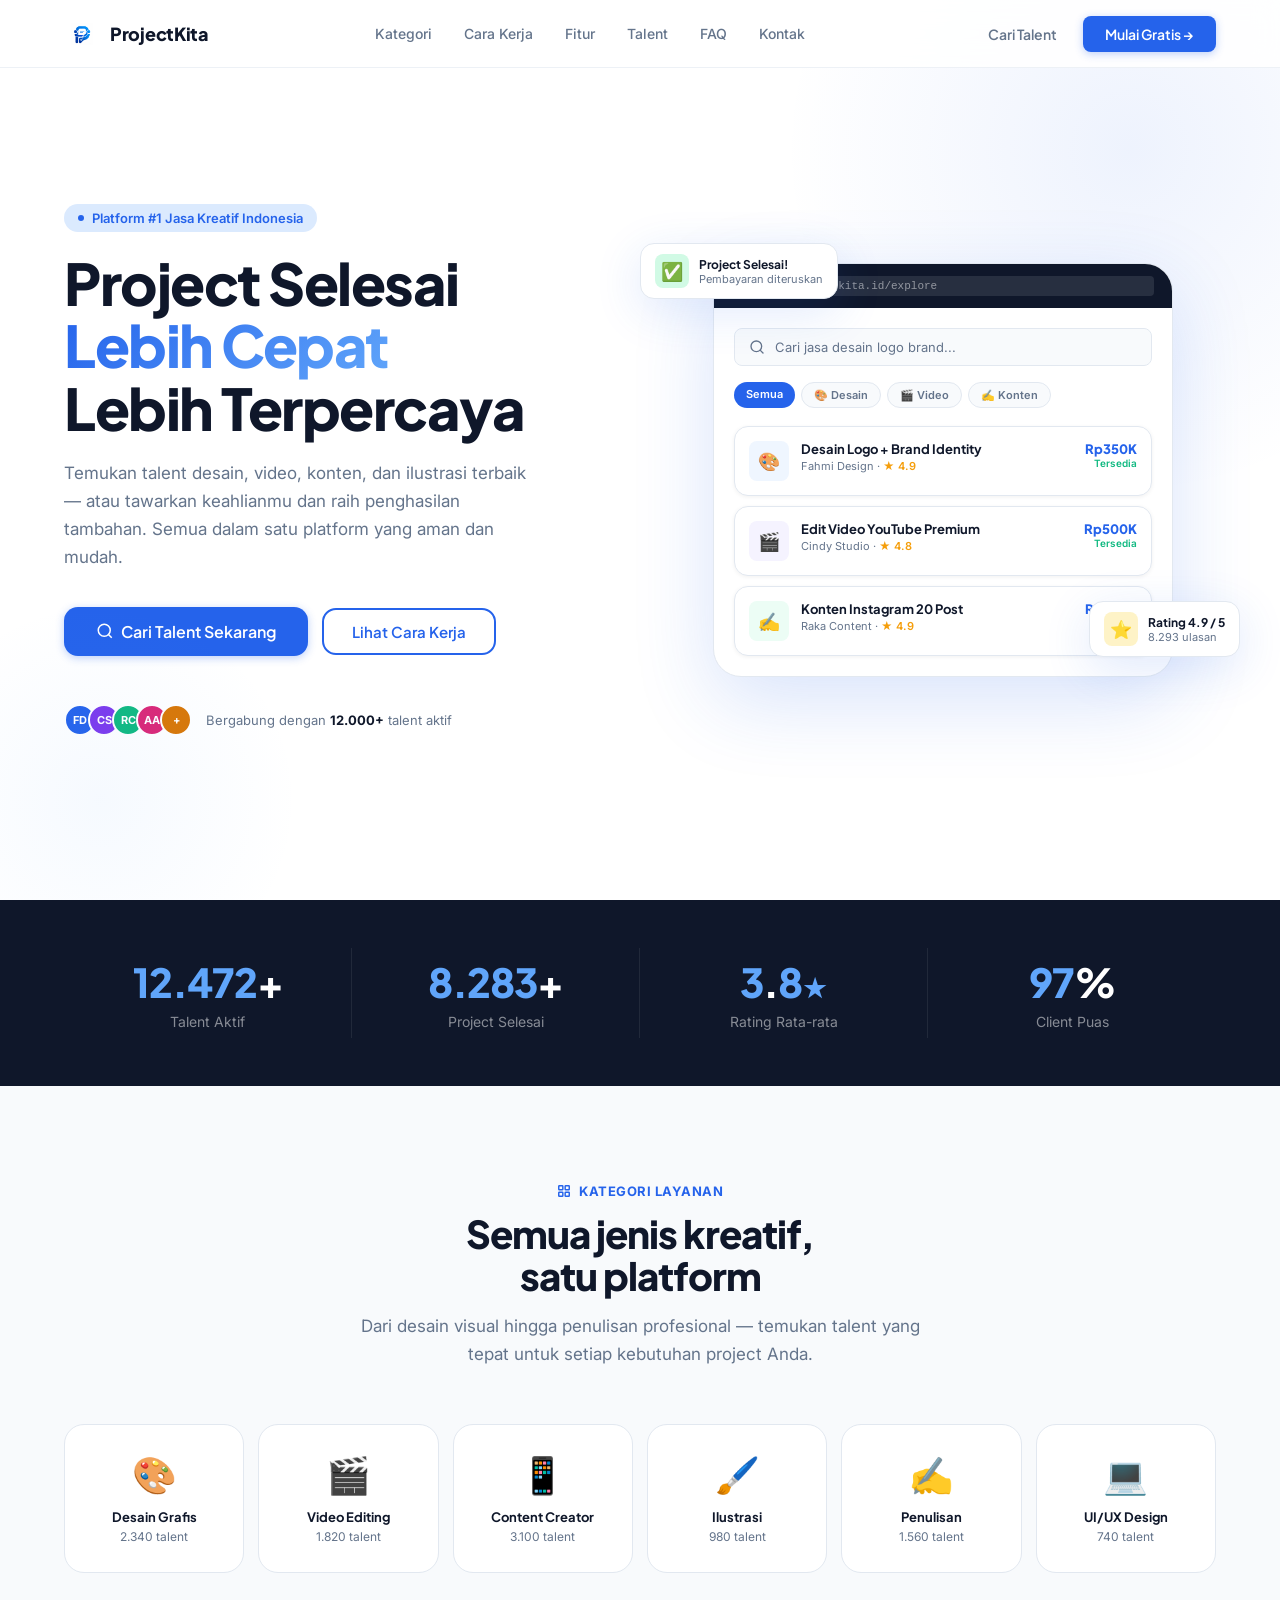
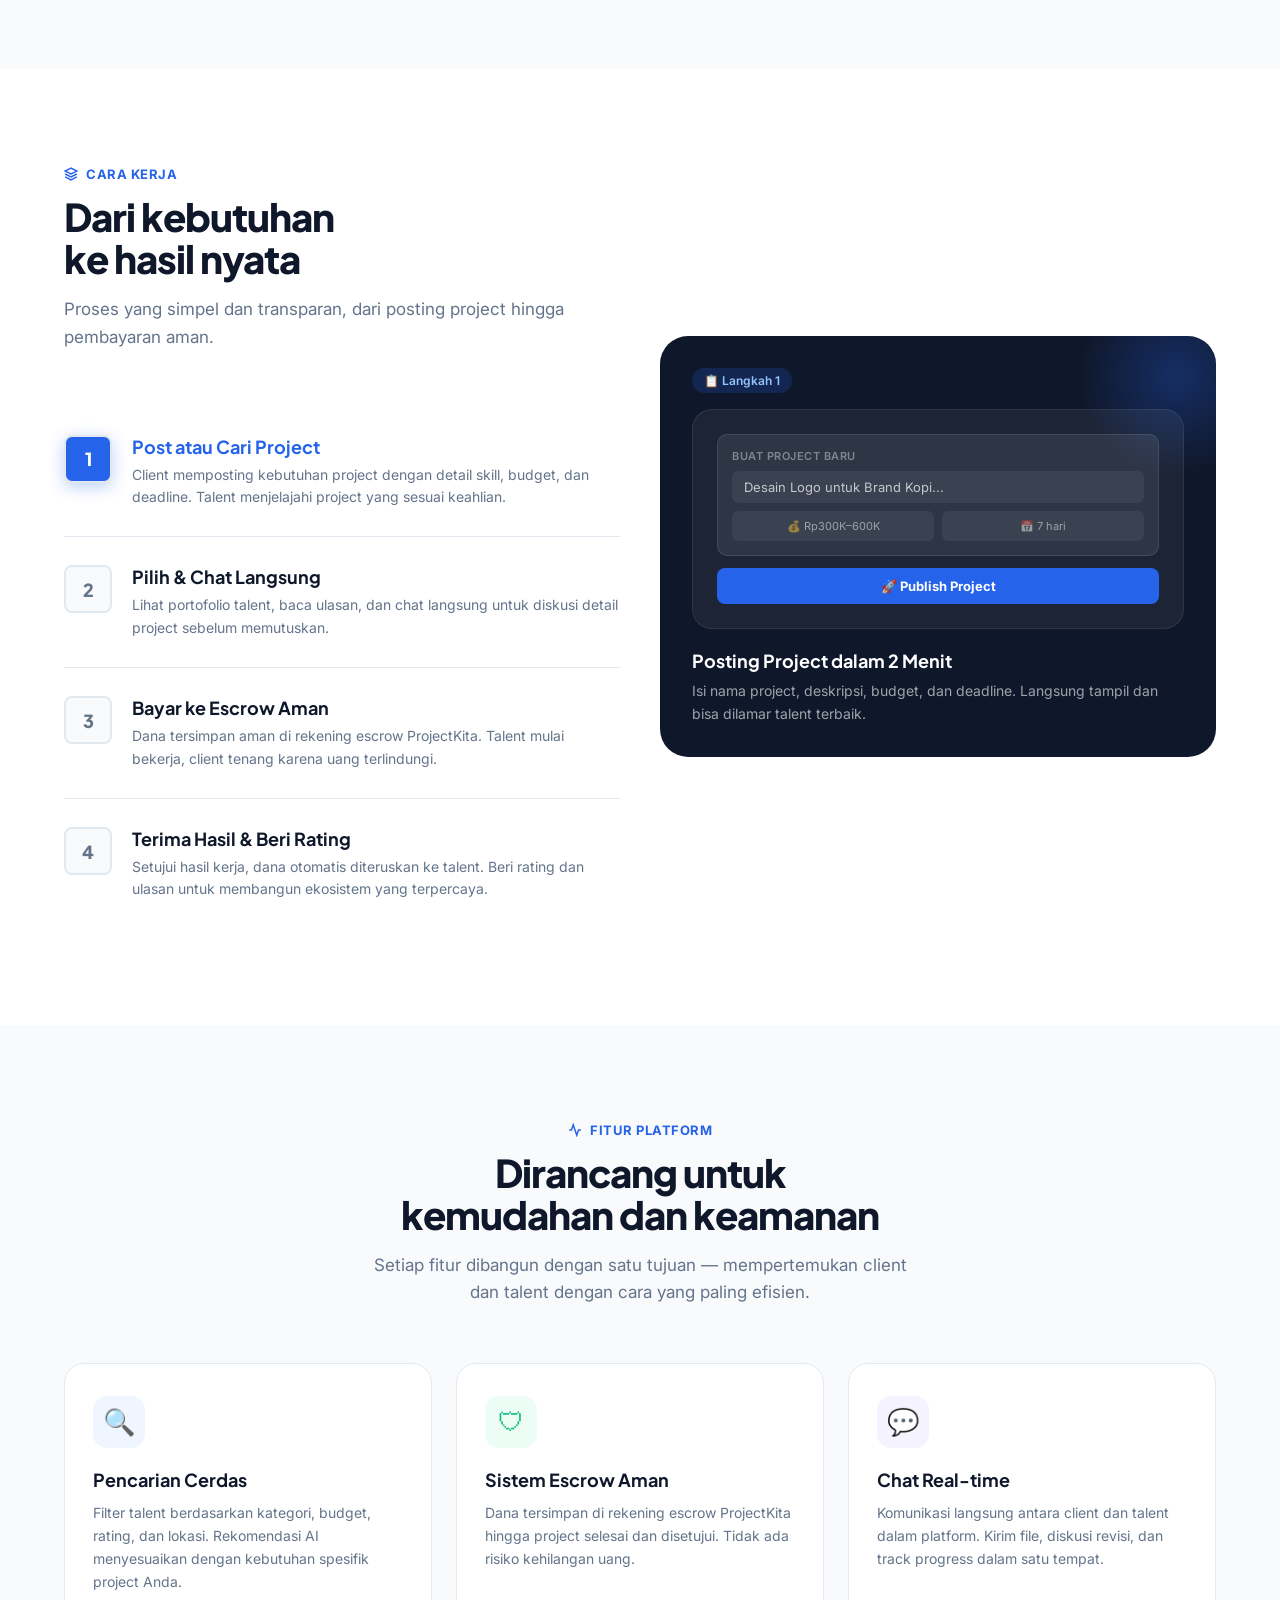
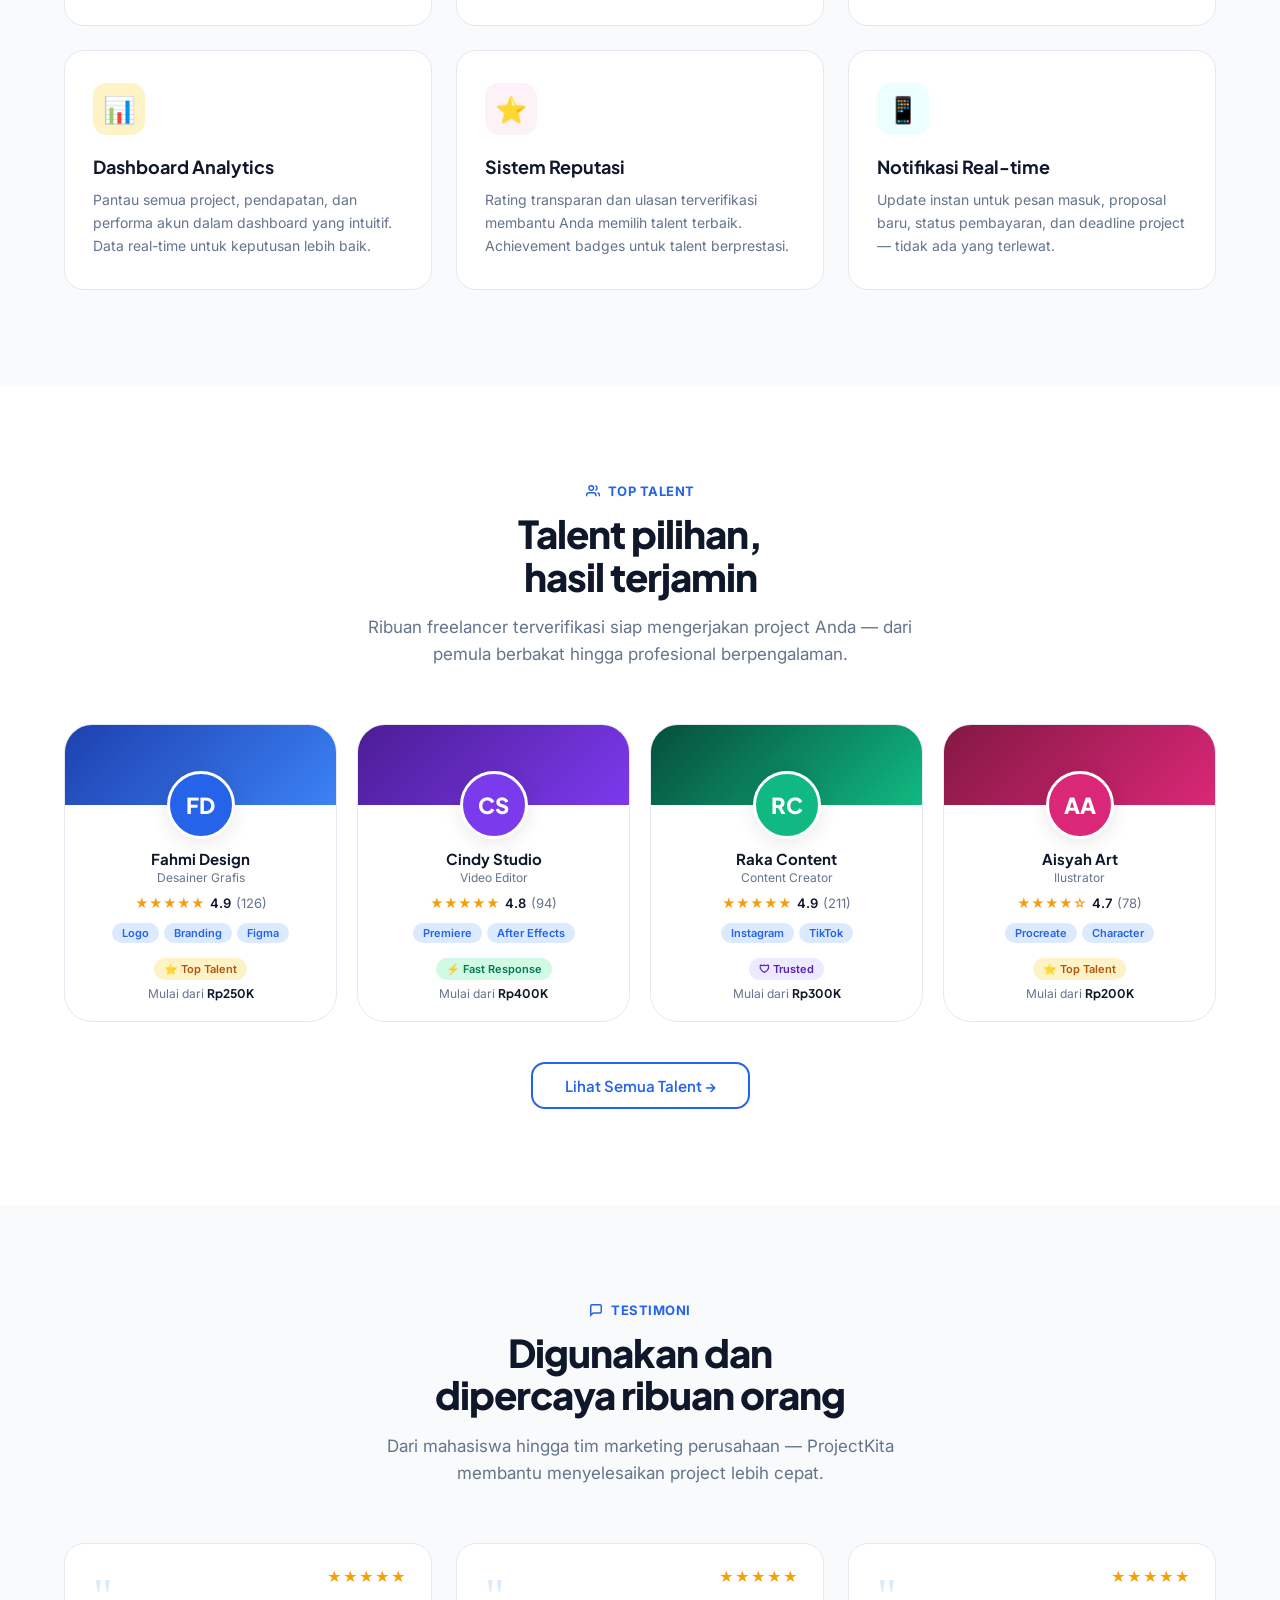
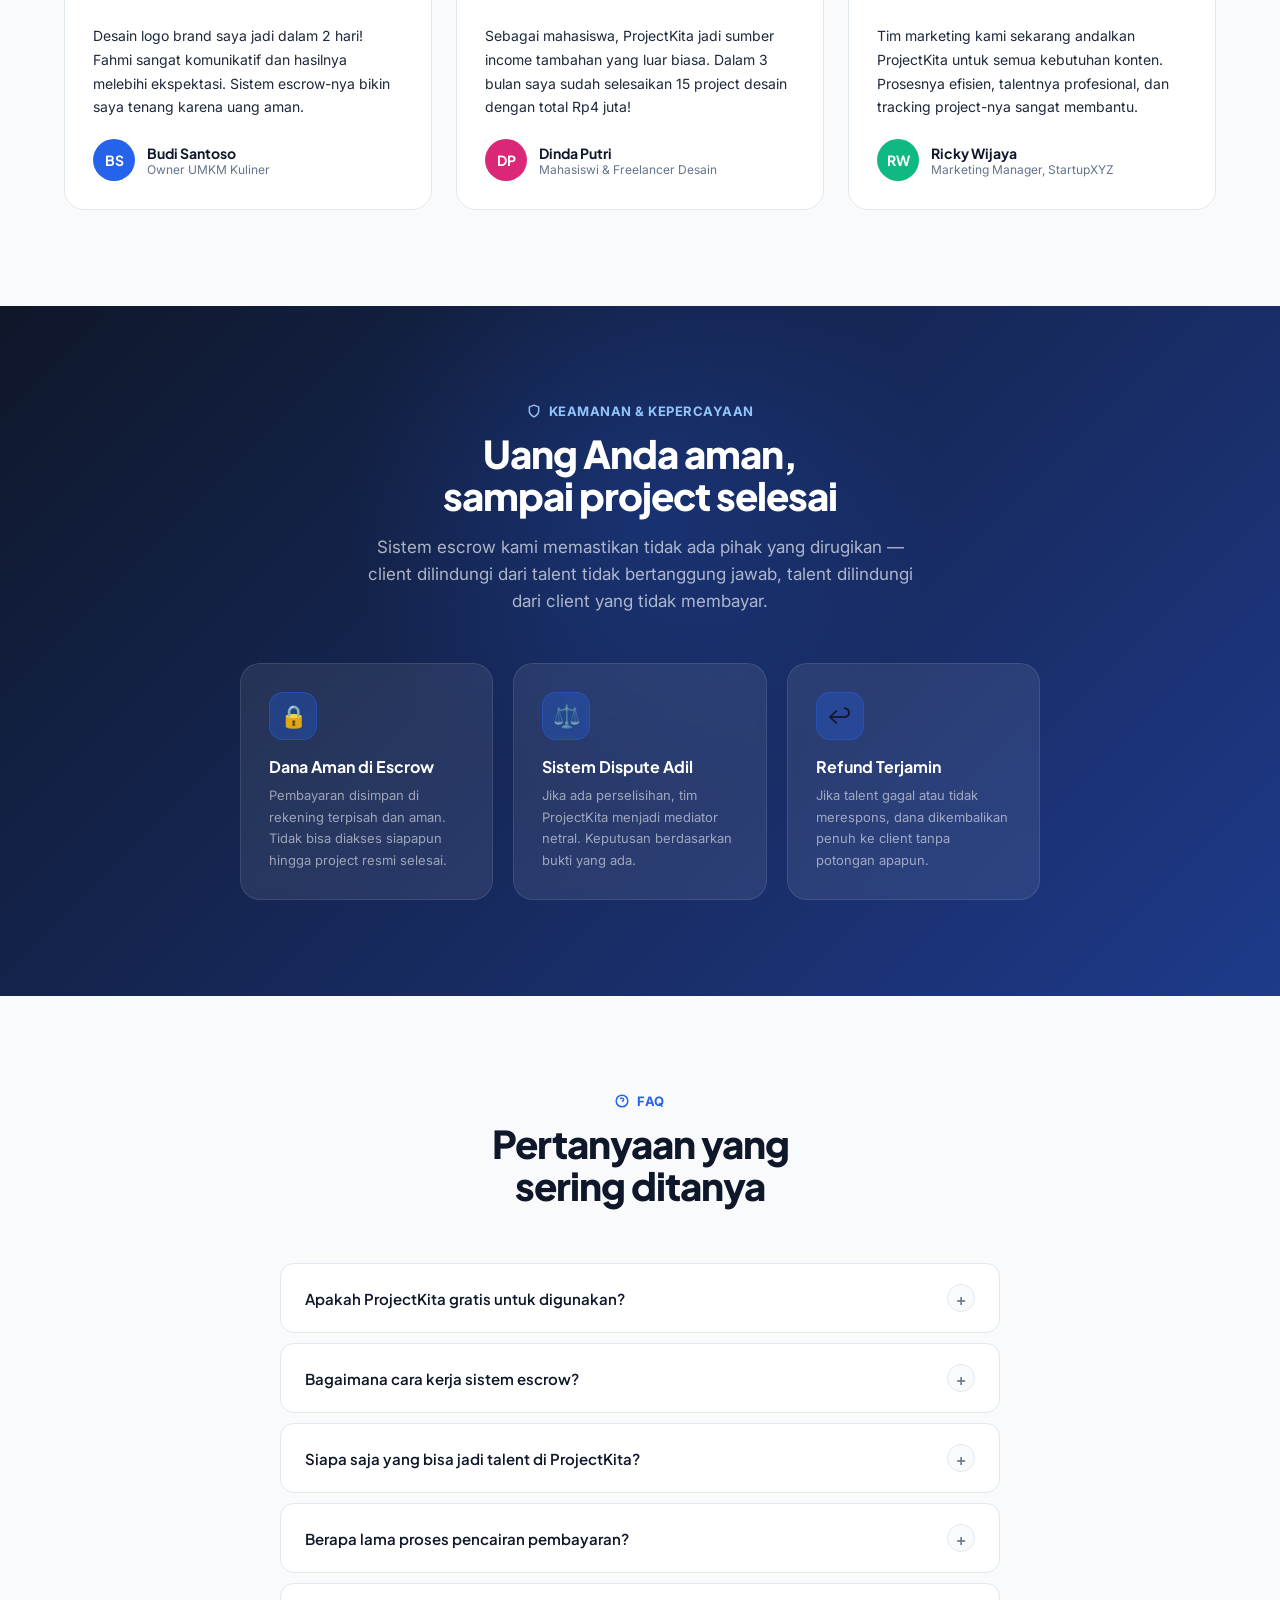
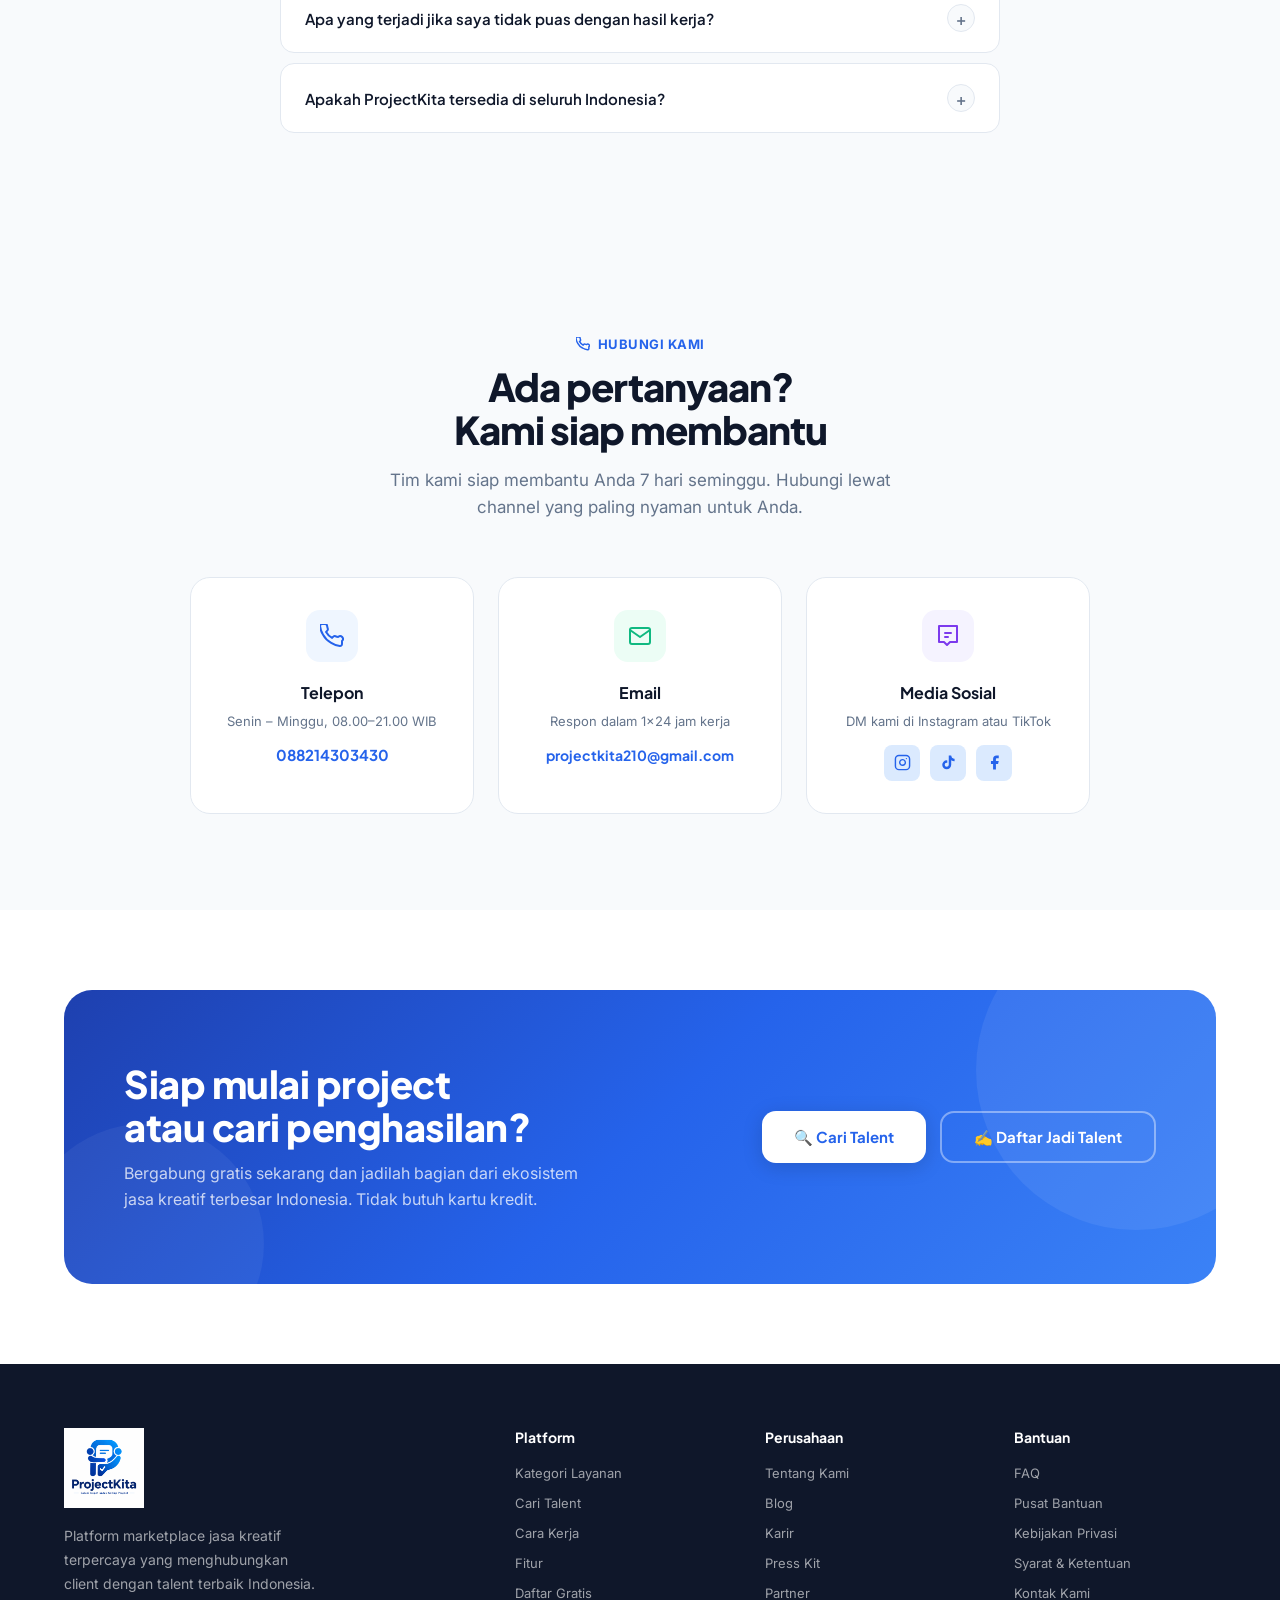
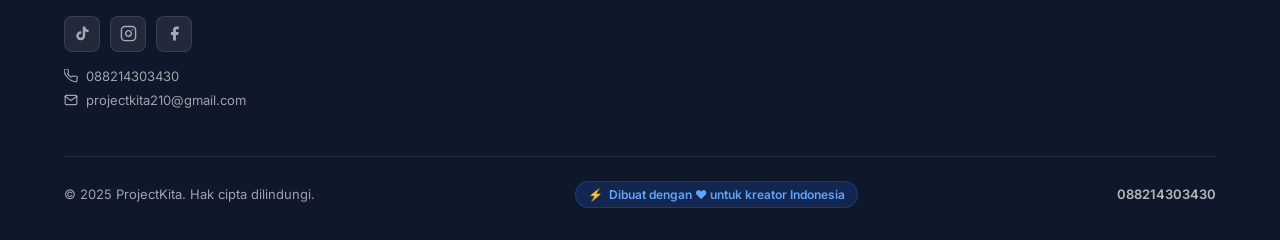
==== index.html @ 58a5f7bb "Update index.html" ====
<!DOCTYPE html>
<html lang="id">
<head>
<meta charset="UTF-8">
<meta name="viewport" content="width=device-width, initial-scale=1.0">
<title>ProjectKita — Solusi Cepat untuk Setiap Project</title>
<meta name="description" content="Platform marketplace jasa kreatif terpercaya. Temukan talent terbaik atau dapatkan project sesuai keahlianmu.">
<link rel="icon" type="image/png" href="favicon.png">
<link rel="preconnect" href="https://fonts.googleapis.com">
<link rel="preconnect" href="https://fonts.gstatic.com" crossorigin>
<link href="https://fonts.googleapis.com/css2?family=Plus+Jakarta+Sans:wght@400;500;600;700;800;900&family=Inter:wght@400;500;600&display=swap" rel="stylesheet">
<style>
/* ── TOKENS ── */
:root {
  --blue:       #2563EB;
  --blue-dark:  #1D4ED8;
  --blue-deep:  #1E3A8A;
  --blue-light: #DBEAFE;
  --blue-mid:   #60A5FA;
  --navy:       #0F172A;
  --slate:      #1E293B;
  --muted:      #64748B;
  --border:     #E2E8F0;
  --bg:         #F8FAFC;
  --white:      #FFFFFF;
  --green:      #10B981;
  --amber:      #F59E0B;
  --purple:     #7C3AED;
  --pink:       #DB2777;

  --r-sm: 8px;
  --r-md: 14px;
  --r-lg: 20px;
  --r-xl: 28px;

  --shadow-sm:  0 1px 4px rgba(0,0,0,.06);
  --shadow-md:  0 4px 20px rgba(0,0,0,.09);
  --shadow-lg:  0 12px 48px rgba(37,99,235,.14);
  --shadow-xl:  0 24px 80px rgba(37,99,235,.18);

  --display: 'Plus Jakarta Sans', sans-serif;
  --body:    'Inter', sans-serif;
}

*,*::before,*::after{box-sizing:border-box;margin:0;padding:0}
html{scroll-behavior:smooth}
body{font-family:var(--body);color:var(--navy);background:var(--white);overflow-x:hidden;-webkit-font-smoothing:antialiased}
img{display:block;max-width:100%}
a{text-decoration:none;color:inherit}
ul{list-style:none}

::-webkit-scrollbar{width:6px}
::-webkit-scrollbar-track{background:var(--bg)}
::-webkit-scrollbar-thumb{background:var(--border);border-radius:99px}

.navbar{position:fixed;top:0;left:0;right:0;z-index:100;display:flex;align-items:center;justify-content:space-between;padding:0 5%;height:68px;background:rgba(255,255,255,.85);backdrop-filter:blur(12px);-webkit-backdrop-filter:blur(12px);border-bottom:1px solid rgba(226,232,240,.6);transition:box-shadow .3s;}
.navbar.scrolled{box-shadow:var(--shadow-md)}
.nav-brand{display:flex;align-items:center;gap:10px}
.nav-logo{width:36px;height:36px;border-radius:10px;background:var(--blue);display:flex;align-items:center;justify-content:center;}
.nav-logo svg{width:20px;height:20px;fill:white}
.nav-wordmark{font-family:var(--display);font-size:18px;font-weight:800;color:var(--navy);letter-spacing:-.3px}
.nav-links{display:flex;align-items:center;gap:32px}
.nav-links a{font-size:14px;font-weight:500;color:var(--muted);transition:color .2s}
.nav-links a:hover{color:var(--blue)}
.nav-cta{display:flex;gap:10px;align-items:center}
.btn{display:inline-flex;align-items:center;gap:7px;font-family:var(--display);font-weight:600;border-radius:var(--r-sm);cursor:pointer;transition:all .2s;border:none;white-space:nowrap}
.btn-ghost{background:transparent;color:var(--muted);font-size:14px;padding:8px 16px}
.btn-ghost:hover{color:var(--blue);background:var(--blue-light)}
.btn-primary{background:var(--blue);color:white;font-size:14px;padding:9px 22px;box-shadow:0 2px 8px rgba(37,99,235,.3)}
.btn-primary:hover{background:var(--blue-dark);box-shadow:0 4px 16px rgba(37,99,235,.4);transform:translateY(-1px)}
.btn-primary:active{transform:translateY(0)}
.btn-lg{font-size:16px;padding:14px 32px;border-radius:var(--r-md)}
.btn-outline{background:white;color:var(--blue);border:2px solid var(--blue);font-size:15px;padding:12px 28px;border-radius:var(--r-md)}
.btn-outline:hover{background:var(--blue);color:white}
.nav-hamburger{display:none;background:none;border:none;cursor:pointer;padding:4px}
.nav-hamburger svg{width:24px;height:24px;stroke:var(--navy)}

.hero{min-height:100vh;padding:120px 5% 80px;display:grid;grid-template-columns:1fr 1fr;gap:60px;align-items:center;position:relative;overflow:hidden;}
.hero::before{content:'';position:absolute;top:-200px;right:-200px;width:700px;height:700px;border-radius:50%;background:radial-gradient(circle,rgba(37,99,235,.08) 0%,transparent 70%);pointer-events:none;}
.hero::after{content:'';position:absolute;bottom:-100px;left:-100px;width:400px;height:400px;border-radius:50%;background:radial-gradient(circle,rgba(96,165,250,.06) 0%,transparent 70%);pointer-events:none;}
.hero-eyebrow{display:inline-flex;align-items:center;gap:8px;background:var(--blue-light);color:var(--blue);padding:6px 14px;border-radius:99px;font-size:13px;font-weight:600;margin-bottom:20px;}
.hero-eyebrow-dot{width:6px;height:6px;border-radius:50%;background:var(--blue);animation:pulse 2s infinite}
@keyframes pulse{0%,100%{opacity:1;transform:scale(1)}50%{opacity:.6;transform:scale(1.3)}}
.hero-title{font-family:var(--display);font-size:clamp(36px,4.5vw,58px);font-weight:900;line-height:1.08;letter-spacing:-1.5px;color:var(--navy);margin-bottom:20px;}
.hero-title mark{background:none;-webkit-text-fill-color:transparent;background-image:linear-gradient(135deg,var(--blue) 0%,var(--blue-mid) 100%);-webkit-background-clip:text;background-clip:text;}
.hero-sub{font-size:17px;color:var(--muted);line-height:1.65;max-width:480px;margin-bottom:36px}
.hero-actions{display:flex;gap:14px;align-items:center;flex-wrap:wrap;margin-bottom:48px}
.hero-trust{display:flex;align-items:center;gap:14px;font-size:13px;color:var(--muted)}
.hero-avatars{display:flex}
.hero-avatars span{width:32px;height:32px;border-radius:50%;border:2px solid white;display:flex;align-items:center;justify-content:center;font-size:11px;font-weight:700;color:white;margin-left:-8px;}
.hero-avatars span:first-child{margin-left:0}

.hero-visual{position:relative;display:flex;justify-content:center;align-items:center}
.hero-mockup{background:white;border-radius:var(--r-xl);box-shadow:var(--shadow-xl);border:1px solid var(--border);overflow:hidden;width:100%;max-width:460px;}
.mockup-topbar{background:var(--navy);padding:12px 18px;display:flex;align-items:center;gap:10px;}
.mockup-dots{display:flex;gap:5px}
.mockup-dots span{width:10px;height:10px;border-radius:50%}
.mockup-dots span:nth-child(1){background:#FF5F57}
.mockup-dots span:nth-child(2){background:#FFBD2E}
.mockup-dots span:nth-child(3){background:#28CA42}
.mockup-url{flex:1;background:rgba(255,255,255,.1);border-radius:4px;padding:4px 10px;font-size:11px;color:rgba(255,255,255,.5);font-family:monospace}
.mockup-body{padding:20px}
.mockup-search{display:flex;align-items:center;gap:10px;background:var(--bg);border:1.5px solid var(--border);border-radius:var(--r-sm);padding:10px 14px;margin-bottom:16px;}
.mockup-search svg{width:16px;height:16px;stroke:var(--muted);flex-shrink:0}
.mockup-search span{font-size:13px;color:var(--muted)}
.mockup-chips{display:flex;gap:6px;margin-bottom:18px;flex-wrap:wrap}
.mchip{padding:5px 12px;border-radius:99px;font-size:11px;font-weight:600;cursor:pointer}
.mchip.active{background:var(--blue);color:white}
.mchip:not(.active){background:var(--bg);color:var(--muted);border:1px solid var(--border)}
.mockup-cards{display:flex;flex-direction:column;gap:10px}
.mcard{background:white;border:1px solid var(--border);border-radius:var(--r-md);padding:14px;display:flex;gap:12px;align-items:flex-start;box-shadow:var(--shadow-sm);cursor:pointer;transition:box-shadow .2s,transform .2s;}
.mcard:hover{box-shadow:var(--shadow-md);transform:translateY(-1px)}
.mcard-icon{width:40px;height:40px;border-radius:var(--r-sm);flex-shrink:0;display:flex;align-items:center;justify-content:center;font-size:18px;}
.mcard-info{flex:1}
.mcard-title{font-family:var(--display);font-size:13px;font-weight:700;color:var(--navy);margin-bottom:2px}
.mcard-meta{font-size:11px;color:var(--muted)}
.mcard-price{font-family:var(--display);font-size:13px;font-weight:800;color:var(--blue);white-space:nowrap}
.mcard-rating{font-size:11px;color:var(--amber);font-weight:600}

.float-badge{position:absolute;background:white;border-radius:var(--r-md);padding:10px 14px;box-shadow:var(--shadow-lg);border:1px solid var(--border);display:flex;align-items:center;gap:10px;font-size:13px;animation:float 3s ease-in-out infinite;}
.float-badge:nth-child(2){animation-delay:.8s}
.float-badge:nth-child(3){animation-delay:1.6s}
@keyframes float{0%,100%{transform:translateY(0)}50%{transform:translateY(-8px)}}
.fb-top-left{top:-20px;left:-30px}
.fb-bottom-right{bottom:20px;right:-24px}
.fb-icon{width:34px;height:34px;border-radius:var(--r-sm);display:flex;align-items:center;justify-content:center;font-size:16px;flex-shrink:0}

.stats-bar{background:var(--navy);padding:48px 5%;display:grid;grid-template-columns:repeat(4,1fr);gap:0;}
.stat-item{text-align:center;padding:8px 20px;border-right:1px solid rgba(255,255,255,.08);}
.stat-item:last-child{border-right:none}
.stat-num{font-family:var(--display);font-size:40px;font-weight:900;color:white;letter-spacing:-1px;margin-bottom:6px;}
.stat-num span{color:var(--blue-mid)}
.stat-label{font-size:14px;color:rgba(255,255,255,.5)}

section{padding:96px 5%}
.section-eyebrow{display:inline-flex;align-items:center;gap:8px;color:var(--blue);font-size:13px;font-weight:700;letter-spacing:.5px;text-transform:uppercase;margin-bottom:14px;}
.section-title{font-family:var(--display);font-size:clamp(28px,3vw,42px);font-weight:800;letter-spacing:-1px;color:var(--navy);margin-bottom:16px;line-height:1.1;}
.section-sub{font-size:17px;color:var(--muted);line-height:1.6;max-width:560px}
.section-header{margin-bottom:56px}
.section-header.center{text-align:center}
.section-header.center .section-sub{margin:0 auto}

.kategori{background:var(--bg)}
.kat-grid{display:grid;grid-template-columns:repeat(6,1fr);gap:14px}
.kat-card{background:white;border-radius:var(--r-lg);border:1.5px solid var(--border);padding:28px 16px;text-align:center;cursor:pointer;transition:all .25s;position:relative;overflow:hidden;}
.kat-card::before{content:'';position:absolute;inset:0;opacity:0;transition:opacity .25s;}
.kat-card:hover{border-color:var(--blue);box-shadow:var(--shadow-lg);transform:translateY(-4px)}
.kat-card:hover::before{opacity:1}
.kat-emoji{font-size:36px;margin-bottom:12px;display:block;transition:transform .25s}
.kat-card:hover .kat-emoji{transform:scale(1.15)}
.kat-name{font-family:var(--display);font-size:13px;font-weight:700;color:var(--navy);margin-bottom:4px}
.kat-count{font-size:12px;color:var(--muted)}
.kat-card[data-color="blue"]:hover{border-color:#2563EB;background:#EFF6FF}
.kat-card[data-color="purple"]:hover{border-color:#7C3AED;background:#F5F3FF}
.kat-card[data-color="green"]:hover{border-color:#10B981;background:#ECFDF5}
.kat-card[data-color="amber"]:hover{border-color:#F59E0B;background:#FFFBEB}
.kat-card[data-color="pink"]:hover{border-color:#DB2777;background:#FDF2F8}
.kat-card[data-color="teal"]:hover{border-color:#0891B2;background:#ECFEFF}

.cara-kerja{background:white}
.steps-grid{display:grid;grid-template-columns:repeat(2,1fr);gap:40px;align-items:center}
.steps-visual{position:relative}
.steps-list{display:flex;flex-direction:column;gap:0}
.step-item{display:flex;gap:20px;padding:28px 0;border-bottom:1px solid var(--border);cursor:pointer;transition:all .2s;}
.step-item:last-child{border-bottom:none}
.step-item.active .step-num{background:var(--blue);color:white;box-shadow:0 4px 16px rgba(37,99,235,.3)}
.step-item.active .step-content h3{color:var(--blue)}
.step-num{width:48px;height:48px;border-radius:var(--r-sm);background:var(--bg);border:2px solid var(--border);display:flex;align-items:center;justify-content:center;font-family:var(--display);font-size:18px;font-weight:800;color:var(--muted);flex-shrink:0;transition:all .25s;}
.step-content h3{font-family:var(--display);font-size:18px;font-weight:700;color:var(--navy);margin-bottom:6px;transition:color .2s}
.step-content p{font-size:14px;color:var(--muted);line-height:1.6}

.steps-panel{background:var(--navy);border-radius:var(--r-xl);padding:32px;position:sticky;top:100px;overflow:hidden;}
.steps-panel::before{content:'';position:absolute;top:-60px;right:-60px;width:200px;height:200px;border-radius:50%;background:radial-gradient(circle,rgba(37,99,235,.3),transparent 70%);}
.panel-content{position:relative;display:none}
.panel-content.active{display:block;animation:fadeUp .35s ease}
@keyframes fadeUp{from{opacity:0;transform:translateY(12px)}to{opacity:1;transform:translateY(0)}}
.panel-tag{display:inline-flex;align-items:center;gap:6px;padding:5px 12px;border-radius:99px;font-size:12px;font-weight:600;margin-bottom:16px;}
.panel-illustration{background:rgba(255,255,255,.06);border-radius:var(--r-lg);padding:24px;margin-bottom:20px;border:1px solid rgba(255,255,255,.08);}
.panel-title{font-family:var(--display);font-size:18px;font-weight:700;color:white;margin-bottom:8px}
.panel-desc{font-size:14px;color:rgba(255,255,255,.6);line-height:1.6}

.fitur{background:var(--bg)}
.fitur-grid{display:grid;grid-template-columns:repeat(3,1fr);gap:24px}
.fitur-card{background:white;border-radius:var(--r-lg);border:1px solid var(--border);padding:32px 28px;transition:all .25s;position:relative;overflow:hidden;}
.fitur-card::after{content:'';position:absolute;bottom:0;left:0;right:0;height:3px;background:linear-gradient(90deg,var(--blue),var(--blue-mid));transform:scaleX(0);transform-origin:left;transition:transform .3s;}
.fitur-card:hover{box-shadow:var(--shadow-lg);transform:translateY(-4px);border-color:var(--blue-light)}
.fitur-card:hover::after{transform:scaleX(1)}
.fitur-icon{width:52px;height:52px;border-radius:var(--r-md);display:flex;align-items:center;justify-content:center;font-size:24px;margin-bottom:20px;}
.fitur-card h3{font-family:var(--display);font-size:18px;font-weight:700;color:var(--navy);margin-bottom:10px}
.fitur-card p{font-size:14px;color:var(--muted);line-height:1.65}

.talent-section{background:white}
.talent-grid{display:grid;grid-template-columns:repeat(4,1fr);gap:20px}
.talent-card{background:white;border-radius:var(--r-xl);border:1.5px solid var(--border);overflow:hidden;transition:all .25s;cursor:pointer;}
.talent-card:hover{box-shadow:var(--shadow-lg);transform:translateY(-5px);border-color:var(--blue-light)}
.talent-banner{height:80px;display:flex;align-items:flex-end;justify-content:center;padding-bottom:0;position:relative}
.talent-avatar{width:68px;height:68px;border-radius:50%;border:3px solid white;box-shadow:var(--shadow-md);display:flex;align-items:center;justify-content:center;font-family:var(--display);font-size:22px;font-weight:800;color:white;position:absolute;bottom:-34px;}
.talent-body{padding:44px 20px 20px;text-align:center}
.talent-name{font-family:var(--display);font-size:15px;font-weight:700;color:var(--navy)}
.talent-role{font-size:12px;color:var(--muted);margin-top:2px;margin-bottom:10px}
.talent-rating{display:flex;align-items:center;justify-content:center;gap:5px;font-size:13px;font-weight:600;margin-bottom:12px}
.stars{color:var(--amber)}
.talent-skills{display:flex;flex-wrap:wrap;justify-content:center;gap:5px;margin-bottom:14px}
.skill-tag{padding:3px 10px;background:var(--blue-light);color:var(--blue);border-radius:99px;font-size:11px;font-weight:600}
.talent-badge{display:inline-flex;align-items:center;gap:4px;padding:4px 10px;border-radius:99px;font-size:11px;font-weight:600}
.badge-top{background:#FEF3C7;color:#B45309}
.badge-fast{background:#D1FAE5;color:#047857}
.badge-trusted{background:#EDE9FE;color:#5B21B6}
.talent-price{font-size:12px;color:var(--muted);margin-top:6px}
.talent-price strong{color:var(--navy);font-family:var(--display)}

.testimoni{background:var(--bg)}
.testi-grid{display:grid;grid-template-columns:repeat(3,1fr);gap:24px}
.testi-card{background:white;border-radius:var(--r-lg);border:1px solid var(--border);padding:28px;position:relative;transition:all .25s;}
.testi-card:hover{box-shadow:var(--shadow-md);transform:translateY(-3px)}
.testi-quote{font-size:48px;color:var(--blue-light);line-height:1;font-family:Georgia,serif;margin-bottom:4px;}
.testi-text{font-size:14px;color:var(--slate);line-height:1.7;margin-bottom:20px}
.testi-author{display:flex;align-items:center;gap:12px}
.testi-av{width:42px;height:42px;border-radius:50%;display:flex;align-items:center;justify-content:center;font-family:var(--display);font-size:14px;font-weight:700;color:white;flex-shrink:0;}
.testi-name{font-family:var(--display);font-size:14px;font-weight:700;color:var(--navy)}
.testi-role{font-size:12px;color:var(--muted)}
.testi-stars{position:absolute;top:24px;right:24px;color:var(--amber);font-size:14px;letter-spacing:1px}

.trust-section{background:linear-gradient(135deg,var(--navy) 0%,var(--blue-deep) 100%);position:relative;overflow:hidden;}
.trust-section::before{content:'';position:absolute;top:-100px;left:50%;transform:translateX(-50%);width:600px;height:600px;border-radius:50%;background:radial-gradient(circle,rgba(37,99,235,.2),transparent 70%);pointer-events:none;}
.trust-inner{position:relative;text-align:center;max-width:800px;margin:0 auto}
.trust-inner .section-title{color:white}
.trust-inner .section-sub{color:rgba(255,255,255,.65);margin:0 auto 48px}
.trust-cards{display:grid;grid-template-columns:repeat(3,1fr);gap:20px;text-align:left}
.trust-card{background:rgba(255,255,255,.08);border:1px solid rgba(255,255,255,.1);border-radius:var(--r-lg);padding:28px;backdrop-filter:blur(4px);transition:background .25s;}
.trust-card:hover{background:rgba(255,255,255,.12)}
.trust-icon{width:48px;height:48px;border-radius:var(--r-md);background:rgba(37,99,235,.3);border:1px solid rgba(37,99,235,.4);display:flex;align-items:center;justify-content:center;font-size:22px;margin-bottom:16px;}
.trust-card h3{font-family:var(--display);font-size:16px;font-weight:700;color:white;margin-bottom:8px}
.trust-card p{font-size:13px;color:rgba(255,255,255,.55);line-height:1.65}

.cta-section{background:white;padding:80px 5%}
.cta-box{background:linear-gradient(135deg,#1E40AF 0%,var(--blue) 50%,#3B82F6 100%);border-radius:var(--r-xl);padding:72px 60px;display:flex;align-items:center;justify-content:space-between;gap:40px;position:relative;overflow:hidden;}
.cta-box::before{content:'';position:absolute;right:-80px;top:-80px;width:320px;height:320px;border-radius:50%;background:rgba(255,255,255,.07);}
.cta-box::after{content:'';position:absolute;left:-40px;bottom:-80px;width:240px;height:240px;border-radius:50%;background:rgba(255,255,255,.05);}
.cta-left{position:relative}
.cta-left h2{font-family:var(--display);font-size:clamp(26px,3vw,38px);font-weight:900;color:white;letter-spacing:-.5px;margin-bottom:12px;line-height:1.15}
.cta-left p{font-size:16px;color:rgba(255,255,255,.75);line-height:1.6;max-width:480px}
.cta-right{position:relative;display:flex;gap:14px;flex-shrink:0}
.btn-cta-white{background:white;color:var(--blue);font-family:var(--display);font-size:15px;font-weight:700;padding:14px 32px;border-radius:var(--r-md);border:none;cursor:pointer;transition:all .2s;box-shadow:0 4px 20px rgba(0,0,0,.15);display:inline-flex;align-items:center;gap:8px}
.btn-cta-white:hover{transform:translateY(-2px);box-shadow:0 8px 28px rgba(0,0,0,.2)}
.btn-cta-outline{background:transparent;color:white;font-family:var(--display);font-size:15px;font-weight:700;padding:14px 32px;border-radius:var(--r-md);border:2px solid rgba(255,255,255,.4);cursor:pointer;transition:all .2s;display:inline-flex;align-items:center;gap:8px}
.btn-cta-outline:hover{border-color:white;background:rgba(255,255,255,.1)}

.faq-section{background:var(--bg)}
.faq-wrap{max-width:720px;margin:0 auto}
.faq-item{background:white;border:1px solid var(--border);border-radius:var(--r-md);margin-bottom:10px;overflow:hidden;}
.faq-q{display:flex;align-items:center;justify-content:space-between;padding:20px 24px;cursor:pointer;transition:background .15s;font-family:var(--display);font-size:15px;font-weight:600;color:var(--navy);}
.faq-q:hover{background:var(--bg)}
.faq-q .icon{width:28px;height:28px;border-radius:50%;background:var(--bg);border:1px solid var(--border);display:flex;align-items:center;justify-content:center;flex-shrink:0;font-size:16px;transition:all .25s;color:var(--muted);}
.faq-item.open .faq-q .icon{background:var(--blue);border-color:var(--blue);color:white;transform:rotate(45deg)}
.faq-a{max-height:0;overflow:hidden;transition:max-height .35s ease,padding .35s;font-size:14px;color:var(--muted);line-height:1.7;padding:0 24px;}
.faq-item.open .faq-a{max-height:200px;padding:0 24px 20px}

footer{background:var(--navy);padding:64px 5% 32px;color:rgba(255,255,255,.6)}
.footer-top{display:grid;grid-template-columns:2fr 1fr 1fr 1fr;gap:48px;margin-bottom:48px}
.footer-brand-col{display:block}
.footer-logo{display:flex;align-items:center;gap:10px;margin-bottom:16px}
.footer-logo-icon{width:36px;height:36px;border-radius:10px;background:var(--blue);display:flex;align-items:center;justify-content:center}
.footer-logo-icon svg{width:20px;height:20px;fill:white}
.footer-logo-text{font-family:var(--display);font-size:18px;font-weight:800;color:white}
.footer-brand-col p{font-size:14px;line-height:1.7;max-width:260px;margin-bottom:20px}
.footer-socials{display:flex;gap:10px}
.social-btn{width:36px;height:36px;border-radius:var(--r-sm);background:rgba(255,255,255,.08);border:1px solid rgba(255,255,255,.1);display:flex;align-items:center;justify-content:center;font-size:16px;cursor:pointer;transition:all .2s;}
.social-btn:hover{background:var(--blue);border-color:var(--blue);color:white}
.footer-col h4{font-family:var(--display);font-size:14px;font-weight:700;color:white;margin-bottom:16px}
.footer-col ul{display:flex;flex-direction:column;gap:10px}
.footer-col ul li a{font-size:13px;transition:color .2s}
.footer-col ul li a:hover{color:white}
.footer-bottom{border-top:1px solid rgba(255,255,255,.08);padding-top:24px;display:flex;align-items:center;justify-content:space-between;font-size:13px;flex-wrap:wrap;gap:10px}
.footer-badge{display:flex;align-items:center;gap:6px;background:rgba(37,99,235,.2);border:1px solid rgba(37,99,235,.3);padding:5px 12px;border-radius:99px;color:var(--blue-mid);font-size:12px;font-weight:600}

.reveal{opacity:0;transform:translateY(28px);transition:opacity .65s ease,transform .65s ease}
.reveal.visible{opacity:1;transform:translateY(0)}
.reveal-delay-1{transition-delay:.1s}
.reveal-delay-2{transition-delay:.2s}
.reveal-delay-3{transition-delay:.3s}
.reveal-delay-4{transition-delay:.4s}
.reveal-delay-5{transition-delay:.5s}

.mobile-drawer{position:fixed;top:0;right:-100%;width:280px;height:100vh;background:white;z-index:200;box-shadow:var(--shadow-xl);transition:right .3s ease;padding:24px;display:flex;flex-direction:column;gap:24px;}
.mobile-drawer.open{right:0}
.mobile-overlay{position:fixed;inset:0;background:rgba(0,0,0,.4);z-index:199;display:none;backdrop-filter:blur(2px);}
.mobile-overlay.open{display:block}
.drawer-close{align-self:flex-end;background:none;border:none;font-size:24px;cursor:pointer;color:var(--muted)}
.drawer-links{display:flex;flex-direction:column;gap:4px}
.drawer-links a{padding:12px 16px;border-radius:var(--r-sm);font-size:15px;font-weight:600;color:var(--muted);transition:all .15s}
.drawer-links a:hover{background:var(--bg);color:var(--blue)}
.drawer-ctas{display:flex;flex-direction:column;gap:10px;margin-top:auto}

@media(max-width:1100px){.kat-grid{grid-template-columns:repeat(3,1fr)}.talent-grid{grid-template-columns:repeat(2,1fr)}.fitur-grid{grid-template-columns:repeat(2,1fr)}.footer-top{grid-template-columns:1fr 1fr}}
@media(max-width:900px){.hero{grid-template-columns:1fr;padding:100px 5% 60px;text-align:center}.hero-sub{margin:0 auto 36px}.hero-actions{justify-content:center}.hero-trust{justify-content:center}.hero-visual{display:none}.steps-grid{grid-template-columns:1fr}.steps-panel{display:none}.testi-grid{grid-template-columns:1fr}.cta-box{flex-direction:column;text-align:center;padding:48px 32px}.cta-right{flex-direction:column}.trust-cards{grid-template-columns:1fr}.nav-links,.nav-cta{display:none}.nav-hamburger{display:block}}
@media(max-width:640px){section{padding:64px 5%}.kat-grid{grid-template-columns:repeat(2,1fr)}.fitur-grid{grid-template-columns:1fr}.talent-grid{grid-template-columns:1fr 1fr}.stats-bar{grid-template-columns:repeat(2,1fr)}.stat-item:nth-child(2){border-right:none}.stat-item:nth-child(3){border-right:1px solid rgba(255,255,255,.08)}.footer-top{grid-template-columns:1fr}.cta-box{padding:36px 24px}}
</style>
</head>
<body>

<div class="mobile-overlay" id="mobileOverlay" onclick="closeDrawer()"></div>

<div class="mobile-drawer" id="mobileDrawer">
  <button class="drawer-close" onclick="closeDrawer()">✕</button>
  <div class="drawer-links">
    <a href="#kategori">Kategori</a>
    <a href="#cara-kerja">Cara Kerja</a>
    <a href="#fitur">Fitur</a>
    <a href="#talent">Talent</a>
    <a href="#testimoni">Testimoni</a>
    <a href="#faq">FAQ</a>
    <a href="#kontak">Kontak</a>
  </div>
  <div class="drawer-ctas">
    <a href="#cta" class="btn btn-outline" style="justify-content:center">Cari Talent</a>
    <a href="#cta" class="btn btn-primary" style="justify-content:center">Mulai Gratis</a>
  </div>
</div>

<nav class="navbar" id="navbar">
  <div class="nav-brand">
    <div class="nav-logo" style="background:transparent;padding:0;overflow:hidden">
      <img src="[data-uri]" alt="ProjectKita" style="width:100%;height:100%;object-fit:contain;">
    </div>
    <span class="nav-wordmark">ProjectKita</span>
  </div>
  <div class="nav-links">
    <a href="#kategori">Kategori</a>
    <a href="#cara-kerja">Cara Kerja</a>
    <a href="#fitur">Fitur</a>
    <a href="#talent">Talent</a>
    <a href="#faq">FAQ</a>
    <a href="#kontak">Kontak</a>
  </div>
  <div class="nav-cta">
    <a href="#cta" class="btn btn-ghost">Cari Talent</a>
    <a href="#cta" class="btn btn-primary">Mulai Gratis →</a>
  </div>
  <button class="nav-hamburger" onclick="openDrawer()">
    <svg fill="none" stroke-width="2" stroke-linecap="round"><line x1="3" y1="6" x2="21" y2="6"/><line x1="3" y1="12" x2="21" y2="12"/><line x1="3" y1="18" x2="21" y2="18"/></svg>
  </button>
</nav>

<section class="hero" id="home">
  <div class="hero-content">
    <div class="hero-eyebrow">
      <span class="hero-eyebrow-dot"></span>
      Platform #1 Jasa Kreatif Indonesia
    </div>
    <h1 class="hero-title">
      Project Selesai<br>
      <mark>Lebih Cepat</mark><br>
      Lebih Terpercaya
    </h1>
    <p class="hero-sub">
      Temukan talent desain, video, konten, dan ilustrasi terbaik — atau tawarkan keahlianmu dan raih penghasilan tambahan. Semua dalam satu platform yang aman dan mudah.
    </p>
    <div class="hero-actions">
      <a href="#cta" class="btn btn-primary btn-lg">
        <svg width="18" height="18" fill="none" stroke="white" stroke-width="2" viewBox="0 0 24 24"><circle cx="11" cy="11" r="8"/><path d="M21 21l-4.35-4.35"/></svg>
        Cari Talent Sekarang
      </a>
      <a href="#cara-kerja" class="btn btn-outline">Lihat Cara Kerja</a>
    </div>
    <div class="hero-trust">
      <div class="hero-avatars">
        <span style="background:#2563EB">FD</span>
        <span style="background:#7C3AED">CS</span>
        <span style="background:#10B981">RC</span>
        <span style="background:#DB2777">AA</span>
        <span style="background:#D97706">+</span>
      </div>
      <span>Bergabung dengan <strong style="color:var(--navy)">12.000+</strong> talent aktif</span>
    </div>
  </div>
  <div class="hero-visual">
    <div class="float-badge fb-top-left">
      <div class="fb-icon" style="background:#D1FAE5;font-size:18px">✅</div>
      <div>
        <div style="font-family:var(--display);font-size:12px;font-weight:700;color:var(--navy)">Project Selesai!</div>
        <div style="font-size:11px;color:var(--muted)">Pembayaran diteruskan</div>
      </div>
    </div>
    <div class="float-badge fb-bottom-right">
      <div class="fb-icon" style="background:#FEF3C7;font-size:18px">⭐</div>
      <div>
        <div style="font-family:var(--display);font-size:12px;font-weight:700;color:var(--navy)">Rating 4.9 / 5</div>
        <div style="font-size:11px;color:var(--muted)">8.293 ulasan</div>
      </div>
    </div>
    <div class="hero-mockup">
      <div class="mockup-topbar">
        <div class="mockup-dots"><span></span><span></span><span></span></div>
        <div class="mockup-url">projectkita.id/explore</div>
      </div>
      <div class="mockup-body">
        <div class="mockup-search">
          <svg fill="none" stroke-width="2" viewBox="0 0 24 24"><circle cx="11" cy="11" r="8"/><path d="M21 21l-4.35-4.35" stroke-linecap="round"/></svg>
          <span>Cari jasa desain logo brand...</span>
        </div>
        <div class="mockup-chips">
          <div class="mchip active">Semua</div>
          <div class="mchip">🎨 Desain</div>
          <div class="mchip">🎬 Video</div>
          <div class="mchip">✍️ Konten</div>
        </div>
        <div class="mockup-cards">
          <div class="mcard">
            <div class="mcard-icon" style="background:#EFF6FF">🎨</div>
            <div class="mcard-info">
              <div class="mcard-title">Desain Logo + Brand Identity</div>
              <div class="mcard-meta">Fahmi Design · <span class="mcard-rating">★ 4.9</span></div>
            </div>
            <div><div class="mcard-price">Rp350K</div><div style="font-size:10px;color:#10B981;font-weight:600;text-align:right">Tersedia</div></div>
          </div>
          <div class="mcard">
            <div class="mcard-icon" style="background:#F5F3FF">🎬</div>
            <div class="mcard-info">
              <div class="mcard-title">Edit Video YouTube Premium</div>
              <div class="mcard-meta">Cindy Studio · <span class="mcard-rating">★ 4.8</span></div>
            </div>
            <div><div class="mcard-price">Rp500K</div><div style="font-size:10px;color:#10B981;font-weight:600;text-align:right">Tersedia</div></div>
          </div>
          <div class="mcard">
            <div class="mcard-icon" style="background:#ECFDF5">✍️</div>
            <div class="mcard-info">
              <div class="mcard-title">Konten Instagram 20 Post</div>
              <div class="mcard-meta">Raka Content · <span class="mcard-rating">★ 4.9</span></div>
            </div>
            <div><div class="mcard-price">Rp650K</div><div style="font-size:10px;color:#10B981;font-weight:600;text-align:right">Tersedia</div></div>
          </div>
        </div>
      </div>
    </div>
  </div>
</section>

<div class="stats-bar">
  <div class="stat-item reveal">
    <div class="stat-num"><span class="counter" data-target="12487">0</span>+</div>
    <div class="stat-label">Talent Aktif</div>
  </div>
  <div class="stat-item reveal reveal-delay-1">
    <div class="stat-num"><span class="counter" data-target="8293">0</span>+</div>
    <div class="stat-label">Project Selesai</div>
  </div>
  <div class="stat-item reveal reveal-delay-2">
    <div class="stat-num"><span class="counter" data-target="4">0</span>.<span class="counter" data-target="9">0</span><span style="font-size:28px">★</span></div>
    <div class="stat-label">Rating Rata-rata</div>
  </div>
  <div class="stat-item reveal reveal-delay-3">
    <div class="stat-num"><span class="counter" data-target="98">0</span>%</div>
    <div class="stat-label">Client Puas</div>
  </div>
</div>

<section class="kategori" id="kategori">
  <div class="section-header center reveal">
    <div class="section-eyebrow">
      <svg width="14" height="14" viewBox="0 0 24 24" fill="none" stroke="currentColor" stroke-width="2.5"><rect x="3" y="3" width="7" height="7" rx="1"/><rect x="14" y="3" width="7" height="7" rx="1"/><rect x="3" y="14" width="7" height="7" rx="1"/><rect x="14" y="14" width="7" height="7" rx="1"/></svg>
      Kategori Layanan
    </div>
    <h2 class="section-title">Semua jenis kreatif,<br>satu platform</h2>
    <p class="section-sub">Dari desain visual hingga penulisan profesional — temukan talent yang tepat untuk setiap kebutuhan project Anda.</p>
  </div>
  <div class="kat-grid">
    <div class="kat-card reveal reveal-delay-1" data-color="blue"><span class="kat-emoji">🎨</span><div class="kat-name">Desain Grafis</div><div class="kat-count">2.340 talent</div></div>
    <div class="kat-card reveal reveal-delay-2" data-color="purple"><span class="kat-emoji">🎬</span><div class="kat-name">Video Editing</div><div class="kat-count">1.820 talent</div></div>
    <div class="kat-card reveal reveal-delay-3" data-color="green"><span class="kat-emoji">📱</span><div class="kat-name">Content Creator</div><div class="kat-count">3.100 talent</div></div>
    <div class="kat-card reveal reveal-delay-4" data-color="pink"><span class="kat-emoji">🖌️</span><div class="kat-name">Ilustrasi</div><div class="kat-count">980 talent</div></div>
    <div class="kat-card reveal reveal-delay-5" data-color="amber"><span class="kat-emoji">✍️</span><div class="kat-name">Penulisan</div><div class="kat-count">1.560 talent</div></div>
    <div class="kat-card reveal reveal-delay-5" data-color="teal"><span class="kat-emoji">💻</span><div class="kat-name">UI/UX Design</div><div class="kat-count">740 talent</div></div>
  </div>
</section>

<section class="cara-kerja" id="cara-kerja">
  <div class="steps-grid">
    <div>
      <div class="section-header reveal">
        <div class="section-eyebrow">
          <svg width="14" height="14" viewBox="0 0 24 24" fill="none" stroke="currentColor" stroke-width="2.5"><path d="M12 2L2 7l10 5 10-5-10-5z"/><path d="M2 17l10 5 10-5"/><path d="M2 12l10 5 10-5"/></svg>
          Cara Kerja
        </div>
        <h2 class="section-title">Dari kebutuhan<br>ke hasil nyata</h2>
        <p class="section-sub">Proses yang simpel dan transparan, dari posting project hingga pembayaran aman.</p>
      </div>
      <div class="steps-list">
        <div class="step-item active reveal" onclick="setStep(0,this)">
          <div class="step-num">1</div>
          <div class="step-content"><h3>Post atau Cari Project</h3><p>Client memposting kebutuhan project dengan detail skill, budget, dan deadline. Talent menjelajahi project yang sesuai keahlian.</p></div>
        </div>
        <div class="step-item reveal reveal-delay-1" onclick="setStep(1,this)">
          <div class="step-num">2</div>
          <div class="step-content"><h3>Pilih & Chat Langsung</h3><p>Lihat portofolio talent, baca ulasan, dan chat langsung untuk diskusi detail project sebelum memutuskan.</p></div>
        </div>
        <div class="step-item reveal reveal-delay-2" onclick="setStep(2,this)">
          <div class="step-num">3</div>
          <div class="step-content"><h3>Bayar ke Escrow Aman</h3><p>Dana tersimpan aman di rekening escrow ProjectKita. Talent mulai bekerja, client tenang karena uang terlindungi.</p></div>
        </div>
        <div class="step-item reveal reveal-delay-3" onclick="setStep(3,this)">
          <div class="step-num">4</div>
          <div class="step-content"><h3>Terima Hasil & Beri Rating</h3><p>Setujui hasil kerja, dana otomatis diteruskan ke talent. Beri rating dan ulasan untuk membangun ekosistem yang terpercaya.</p></div>
        </div>
      </div>
    </div>
    <div class="steps-visual">
      <div class="steps-panel">
        <div class="panel-content active" id="panel-0">
          <div class="panel-tag" style="background:rgba(37,99,235,.2);color:#93C5FD">📋 Langkah 1</div>
          <div class="panel-illustration">
            <div style="display:flex;flex-direction:column;gap:12px">
              <div style="background:rgba(255,255,255,.08);border-radius:10px;padding:14px;border:1px solid rgba(255,255,255,.1)">
                <div style="font-size:11px;color:rgba(255,255,255,.4);margin-bottom:8px;font-weight:600;text-transform:uppercase;letter-spacing:.5px">Buat Project Baru</div>
                <div style="background:rgba(255,255,255,.06);border-radius:6px;padding:8px 12px;font-size:13px;color:rgba(255,255,255,.7);margin-bottom:8px">Desain Logo untuk Brand Kopi...</div>
                <div style="display:grid;grid-template-columns:1fr 1fr;gap:8px">
                  <div style="background:rgba(255,255,255,.06);border-radius:6px;padding:8px;text-align:center;font-size:11px;color:rgba(255,255,255,.5)">💰 Rp300K–600K</div>
                  <div style="background:rgba(255,255,255,.06);border-radius:6px;padding:8px;text-align:center;font-size:11px;color:rgba(255,255,255,.5)">📅 7 hari</div>
                </div>
              </div>
              <div style="background:var(--blue);border-radius:8px;padding:10px;text-align:center;font-size:13px;font-weight:700;color:white;cursor:pointer">🚀 Publish Project</div>
            </div>
          </div>
          <div class="panel-title">Posting Project dalam 2 Menit</div>
          <div class="panel-desc">Isi nama project, deskripsi, budget, dan deadline. Langsung tampil dan bisa dilamar talent terbaik.</div>
        </div>
        <div class="panel-content" id="panel-1">
          <div class="panel-tag" style="background:rgba(124,58,237,.2);color:#C4B5FD">💬 Langkah 2</div>
          <div class="panel-illustration">
            <div style="display:flex;flex-direction:column;gap:8px">
              <div style="display:flex;gap:10px;align-items:center;background:rgba(255,255,255,.08);padding:10px 12px;border-radius:8px;border:1px solid rgba(255,255,255,.1)">
                <div style="width:36px;height:36px;border-radius:50%;background:var(--blue);display:flex;align-items:center;justify-content:center;font-size:13px;font-weight:700;color:white;flex-shrink:0">FD</div>
                <div style="flex:1"><div style="font-size:13px;font-weight:600;color:white">Fahmi Design</div><div style="font-size:11px;color:rgba(255,255,255,.4)">★ 4.9 · 126 ulasan</div></div>
                <div style="background:rgba(255,255,255,.1);border-radius:6px;padding:5px 10px;font-size:12px;color:rgba(255,255,255,.7);cursor:pointer">Chat →</div>
              </div>
              <div style="background:rgba(255,255,255,.06);border-radius:10px;padding:12px;font-size:12px;color:rgba(255,255,255,.6);border-left:2px solid var(--blue-mid)">"Halo! Saya tertarik dengan project ini. Bisa diskusi lebih lanjut? 😊"</div>
              <div style="align-self:flex-end;background:var(--blue);border-radius:10px;border-bottom-right-radius:2px;padding:10px 14px;font-size:12px;color:white;max-width:80%">Silakan kirim portofolio dulu ya!</div>
            </div>
          </div>
          <div class="panel-title">Chat Sebelum Komitmen</div>
          <div class="panel-desc">Diskusikan detail, lihat portofolio, dan pastikan talent memahami kebutuhanmu sebelum deal.</div>
        </div>
        <div class="panel-content" id="panel-2">
          <div class="panel-tag" style="background:rgba(16,185,129,.2);color:#6EE7B7">🔒 Langkah 3</div>
          <div class="panel-illustration">
            <div style="text-align:center;padding:8px 0">
              <div style="font-size:48px;margin-bottom:8px">🛡</div>
              <div style="font-size:14px;font-weight:700;color:white;margin-bottom:4px">Rp525.000</div>
              <div style="font-size:12px;color:rgba(255,255,255,.5);margin-bottom:16px">Tersimpan aman di Escrow ProjectKita</div>
              <div style="display:flex;flex-direction:column;gap:6px">
                <div style="display:flex;align-items:center;gap:8px;background:rgba(255,255,255,.06);padding:8px 12px;border-radius:8px"><span style="font-size:14px">🏦</span><span style="font-size:12px;color:rgba(255,255,255,.7)">Transfer Bank</span><span style="margin-left:auto;width:14px;height:14px;border-radius:50%;background:var(--green);display:flex;align-items:center;justify-content:center;font-size:9px">✓</span></div>
                <div style="display:flex;align-items:center;gap:8px;background:rgba(255,255,255,.06);padding:8px 12px;border-radius:8px"><span style="font-size:14px">💜</span><span style="font-size:12px;color:rgba(255,255,255,.7)">OVO / GoPay / ShopeePay</span></div>
              </div>
            </div>
          </div>
          <div class="panel-title">Dana 100% Terlindungi</div>
          <div class="panel-desc">Uang tersimpan di escrow, bukan langsung ke talent. Talent hanya dibayar setelah kamu setujui hasil kerja.</div>
        </div>
        <div class="panel-content" id="panel-3">
          <div class="panel-tag" style="background:rgba(245,158,11,.2);color:#FCD34D">⭐ Langkah 4</div>
          <div class="panel-illustration">
            <div style="display:flex;flex-direction:column;gap:10px">
              <div style="background:rgba(16,185,129,.15);border:1px solid rgba(16,185,129,.3);border-radius:10px;padding:14px;text-align:center">
                <div style="font-size:28px;margin-bottom:4px">✅</div>
                <div style="font-size:13px;font-weight:600;color:#6EE7B7">Project Selesai & Disetujui</div>
                <div style="font-size:11px;color:rgba(255,255,255,.5);margin-top:2px">Dana diteruskan ke Fahmi Design</div>
              </div>
              <div style="background:rgba(255,255,255,.08);border-radius:10px;padding:14px">
                <div style="font-size:12px;color:rgba(255,255,255,.5);margin-bottom:8px">Beri Ulasan</div>
                <div style="font-size:24px;letter-spacing:4px;color:#FCD34D;margin-bottom:8px">★★★★★</div>
                <div style="font-size:12px;color:rgba(255,255,255,.6);font-style:italic">"Hasil memuaskan, cepat, dan komunikatif. Sangat direkomendasikan!"</div>
              </div>
            </div>
          </div>
          <div class="panel-title">Selesai & Semua Puas</div>
          <div class="panel-desc">Setujui hasil, beri rating, dan bantu talent berkembang. Ekosistem yang sehat untuk semua pihak.</div>
        </div>
      </div>
    </div>
  </div>
</section>

<section class="fitur" id="fitur">
  <div class="section-header center reveal">
    <div class="section-eyebrow">
      <svg width="14" height="14" viewBox="0 0 24 24" fill="none" stroke="currentColor" stroke-width="2.5"><polyline points="22 12 18 12 15 21 9 3 6 12 2 12"/></svg>
      Fitur Platform
    </div>
    <h2 class="section-title">Dirancang untuk<br>kemudahan dan keamanan</h2>
    <p class="section-sub">Setiap fitur dibangun dengan satu tujuan — mempertemukan client dan talent dengan cara yang paling efisien.</p>
  </div>
  <div class="fitur-grid">
    <div class="fitur-card reveal"><div class="fitur-icon" style="background:#EFF6FF;color:#2563EB;font-size:26px">🔍</div><h3>Pencarian Cerdas</h3><p>Filter talent berdasarkan kategori, budget, rating, dan lokasi. Rekomendasi AI menyesuaikan dengan kebutuhan spesifik project Anda.</p></div>
    <div class="fitur-card reveal reveal-delay-1"><div class="fitur-icon" style="background:#ECFDF5;color:#10B981;font-size:26px">🛡</div><h3>Sistem Escrow Aman</h3><p>Dana tersimpan di rekening escrow ProjectKita hingga project selesai dan disetujui. Tidak ada risiko kehilangan uang.</p></div>
    <div class="fitur-card reveal reveal-delay-2"><div class="fitur-icon" style="background:#F5F3FF;color:#7C3AED;font-size:26px">💬</div><h3>Chat Real-time</h3><p>Komunikasi langsung antara client dan talent dalam platform. Kirim file, diskusi revisi, dan track progress dalam satu tempat.</p></div>
    <div class="fitur-card reveal reveal-delay-3"><div class="fitur-icon" style="background:#FEF3C7;color:#D97706;font-size:26px">📊</div><h3>Dashboard Analytics</h3><p>Pantau semua project, pendapatan, dan performa akun dalam dashboard yang intuitif. Data real-time untuk keputusan lebih baik.</p></div>
    <div class="fitur-card reveal reveal-delay-4"><div class="fitur-icon" style="background:#FDF2F8;color:#DB2777;font-size:26px">⭐</div><h3>Sistem Reputasi</h3><p>Rating transparan dan ulasan terverifikasi membantu Anda memilih talent terbaik. Achievement badges untuk talent berprestasi.</p></div>
    <div class="fitur-card reveal reveal-delay-5"><div class="fitur-icon" style="background:#ECFEFF;color:#0891B2;font-size:26px">📱</div><h3>Notifikasi Real-time</h3><p>Update instan untuk pesan masuk, proposal baru, status pembayaran, dan deadline project — tidak ada yang terlewat.</p></div>
  </div>
</section>

<section class="talent-section" id="talent">
  <div class="section-header center reveal">
    <div class="section-eyebrow">
      <svg width="14" height="14" viewBox="0 0 24 24" fill="none" stroke="currentColor" stroke-width="2.5"><path d="M17 21v-2a4 4 0 00-4-4H5a4 4 0 00-4 4v2"/><circle cx="9" cy="7" r="4"/><path d="M23 21v-2a4 4 0 00-3-3.87"/><path d="M16 3.13a4 4 0 010 7.75"/></svg>
      Top Talent
    </div>
    <h2 class="section-title">Talent pilihan,<br>hasil terjamin</h2>
    <p class="section-sub">Ribuan freelancer terverifikasi siap mengerjakan project Anda — dari pemula berbakat hingga profesional berpengalaman.</p>
  </div>
  <div class="talent-grid">
    <div class="talent-card reveal">
      <div class="talent-banner" style="background:linear-gradient(135deg,#1E40AF,#3B82F6)"><div class="talent-avatar" style="background:#2563EB">FD</div></div>
      <div class="talent-body"><div class="talent-name">Fahmi Design</div><div class="talent-role">Desainer Grafis</div><div class="talent-rating"><span class="stars">★★★★★</span> 4.9 <span style="color:var(--muted);font-weight:400">(126)</span></div><div class="talent-skills"><span class="skill-tag">Logo</span><span class="skill-tag">Branding</span><span class="skill-tag">Figma</span></div><div class="talent-badge badge-top">⭐ Top Talent</div><div class="talent-price">Mulai dari <strong>Rp250K</strong></div></div>
    </div>
    <div class="talent-card reveal reveal-delay-1">
      <div class="talent-banner" style="background:linear-gradient(135deg,#4C1D95,#7C3AED)"><div class="talent-avatar" style="background:#7C3AED">CS</div></div>
      <div class="talent-body"><div class="talent-name">Cindy Studio</div><div class="talent-role">Video Editor</div><div class="talent-rating"><span class="stars">★★★★★</span> 4.8 <span style="color:var(--muted);font-weight:400">(94)</span></div><div class="talent-skills"><span class="skill-tag">Premiere</span><span class="skill-tag">After Effects</span></div><div class="talent-badge badge-fast">⚡ Fast Response</div><div class="talent-price">Mulai dari <strong>Rp400K</strong></div></div>
    </div>
    <div class="talent-card reveal reveal-delay-2">
      <div class="talent-banner" style="background:linear-gradient(135deg,#064E3B,#10B981)"><div class="talent-avatar" style="background:#10B981">RC</div></div>
      <div class="talent-body"><div class="talent-name">Raka Content</div><div class="talent-role">Content Creator</div><div class="talent-rating"><span class="stars">★★★★★</span> 4.9 <span style="color:var(--muted);font-weight:400">(211)</span></div><div class="talent-skills"><span class="skill-tag">Instagram</span><span class="skill-tag">TikTok</span></div><div class="talent-badge badge-trusted">🛡 Trusted</div><div class="talent-price">Mulai dari <strong>Rp300K</strong></div></div>
    </div>
    <div class="talent-card reveal reveal-delay-3">
      <div class="talent-banner" style="background:linear-gradient(135deg,#831843,#DB2777)"><div class="talent-avatar" style="background:#DB2777">AA</div></div>
      <div class="talent-body"><div class="talent-name">Aisyah Art</div><div class="talent-role">Ilustrator</div><div class="talent-rating"><span class="stars">★★★★☆</span> 4.7 <span style="color:var(--muted);font-weight:400">(78)</span></div><div class="talent-skills"><span class="skill-tag">Procreate</span><span class="skill-tag">Character</span></div><div class="talent-badge badge-top">⭐ Top Talent</div><div class="talent-price">Mulai dari <strong>Rp200K</strong></div></div>
    </div>
  </div>
  <div style="text-align:center;margin-top:40px">
    <a href="#cta" class="btn btn-outline" style="font-size:15px;padding:12px 32px">Lihat Semua Talent →</a>
  </div>
</section>

<section class="testimoni" id="testimoni">
  <div class="section-header center reveal">
    <div class="section-eyebrow">
      <svg width="14" height="14" viewBox="0 0 24 24" fill="none" stroke="currentColor" stroke-width="2.5"><path d="M21 15a2 2 0 01-2 2H7l-4 4V5a2 2 0 012-2h14a2 2 0 012 2z"/></svg>
      Testimoni
    </div>
    <h2 class="section-title">Digunakan dan<br>dipercaya ribuan orang</h2>
    <p class="section-sub">Dari mahasiswa hingga tim marketing perusahaan — ProjectKita membantu menyelesaikan project lebih cepat.</p>
  </div>
  <div class="testi-grid">
    <div class="testi-card reveal">
      <div class="testi-quote">"</div><div class="testi-stars">★★★★★</div>
      <p class="testi-text">Desain logo brand saya jadi dalam 2 hari! Fahmi sangat komunikatif dan hasilnya melebihi ekspektasi. Sistem escrow-nya bikin saya tenang karena uang aman.</p>
      <div class="testi-author"><div class="testi-av" style="background:#2563EB">BS</div><div><div class="testi-name">Budi Santoso</div><div class="testi-role">Owner UMKM Kuliner</div></div></div>
    </div>
    <div class="testi-card reveal reveal-delay-1">
      <div class="testi-quote">"</div><div class="testi-stars">★★★★★</div>
      <p class="testi-text">Sebagai mahasiswa, ProjectKita jadi sumber income tambahan yang luar biasa. Dalam 3 bulan saya sudah selesaikan 15 project desain dengan total Rp4 juta!</p>
      <div class="testi-author"><div class="testi-av" style="background:#DB2777">DP</div><div><div class="testi-name">Dinda Putri</div><div class="testi-role">Mahasiswi & Freelancer Desain</div></div></div>
    </div>
    <div class="testi-card reveal reveal-delay-2">
      <div class="testi-quote">"</div><div class="testi-stars">★★★★★</div>
      <p class="testi-text">Tim marketing kami sekarang andalkan ProjectKita untuk semua kebutuhan konten. Prosesnya efisien, talentnya profesional, dan tracking project-nya sangat membantu.</p>
      <div class="testi-author"><div class="testi-av" style="background:#10B981">RW</div><div><div class="testi-name">Ricky Wijaya</div><div class="testi-role">Marketing Manager, StartupXYZ</div></div></div>
    </div>
  </div>
</section>

<section class="trust-section">
  <div class="trust-inner">
    <div class="section-eyebrow" style="justify-content:center;color:#93C5FD;margin-bottom:14px">
      <svg width="14" height="14" viewBox="0 0 24 24" fill="none" stroke="currentColor" stroke-width="2.5"><path d="M12 22s8-4 8-10V5l-8-3-8 3v7c0 6 8 10 8 10z"/></svg>
      Keamanan & Kepercayaan
    </div>
    <h2 class="section-title reveal" style="color:white">Uang Anda aman,<br>sampai project selesai</h2>
    <p class="section-sub reveal" style="color:rgba(255,255,255,.65)">Sistem escrow kami memastikan tidak ada pihak yang dirugikan — client dilindungi dari talent tidak bertanggung jawab, talent dilindungi dari client yang tidak membayar.</p>
    <div class="trust-cards">
      <div class="trust-card reveal"><div class="trust-icon">🔒</div><h3>Dana Aman di Escrow</h3><p>Pembayaran disimpan di rekening terpisah dan aman. Tidak bisa diakses siapapun hingga project resmi selesai.</p></div>
      <div class="trust-card reveal reveal-delay-1"><div class="trust-icon">⚖️</div><h3>Sistem Dispute Adil</h3><p>Jika ada perselisihan, tim ProjectKita menjadi mediator netral. Keputusan berdasarkan bukti yang ada.</p></div>
      <div class="trust-card reveal reveal-delay-2"><div class="trust-icon">↩️</div><h3>Refund Terjamin</h3><p>Jika talent gagal atau tidak merespons, dana dikembalikan penuh ke client tanpa potongan apapun.</p></div>
    </div>
  </div>
</section>

<section class="faq-section" id="faq">
  <div class="section-header center reveal">
    <div class="section-eyebrow">
      <svg width="14" height="14" viewBox="0 0 24 24" fill="none" stroke="currentColor" stroke-width="2.5"><circle cx="12" cy="12" r="10"/><path d="M9.09 9a3 3 0 015.83 1c0 2-3 3-3 3"/><line x1="12" y1="17" x2="12.01" y2="17"/></svg>
      FAQ
    </div>
    <h2 class="section-title">Pertanyaan yang<br>sering ditanya</h2>
  </div>
  <div class="faq-wrap">
    <div class="faq-item"><div class="faq-q" onclick="toggleFaq(this)">Apakah ProjectKita gratis untuk digunakan?<span class="icon">+</span></div><div class="faq-a">Daftar dan browsing project 100% gratis. ProjectKita mengambil service fee 5% dari nilai transaksi yang berhasil — artinya Anda hanya bayar ketika project benar-benar berjalan.</div></div>
    <div class="faq-item"><div class="faq-q" onclick="toggleFaq(this)">Bagaimana cara kerja sistem escrow?<span class="icon">+</span></div><div class="faq-a">Saat deal terjadi, client mentransfer dana ke rekening escrow ProjectKita — bukan langsung ke talent. Dana baru diteruskan ke talent setelah client menyetujui hasil pekerjaan. Jika ada masalah, dana dikembalikan ke client.</div></div>
    <div class="faq-item"><div class="faq-q" onclick="toggleFaq(this)">Siapa saja yang bisa jadi talent di ProjectKita?<span class="icon">+</span></div><div class="faq-a">Siapapun! Mahasiswa, freelancer pemula, hingga profesional berpengalaman. Yang penting memiliki keahlian dan komitmen untuk menyelesaikan project dengan baik. Tidak perlu portofolio besar untuk mulai.</div></div>
    <div class="faq-item"><div class="faq-q" onclick="toggleFaq(this)">Berapa lama proses pencairan pembayaran?<span class="icon">+</span></div><div class="faq-a">Setelah client menyetujui hasil, dana diproses dalam 1x24 jam ke rekening bank atau dompet digital talent. Tidak ada biaya pencairan tambahan.</div></div>
    <div class="faq-item"><div class="faq-q" onclick="toggleFaq(this)">Apa yang terjadi jika saya tidak puas dengan hasil kerja?<span class="icon">+</span></div><div class="faq-a">Anda bisa meminta revisi sesuai yang disepakati di awal. Jika setelah revisi masih tidak sesuai, Anda bisa membuka dispute. Tim ProjectKita akan memediasi dan memutuskan berdasarkan bukti yang ada.</div></div>
    <div class="faq-item"><div class="faq-q" onclick="toggleFaq(this)">Apakah ProjectKita tersedia di seluruh Indonesia?<span class="icon">+</span></div><div class="faq-a">Ya! ProjectKita bisa diakses dari mana saja di seluruh Indonesia. Semua transaksi dilakukan secara online, sehingga client di Surabaya bisa bekerja sama dengan talent di Yogyakarta tanpa hambatan.</div></div>
  </div>
</section>


<section style="background:var(--bg);padding:96px 5%" id="kontak">
  <div class="section-header center reveal">
    <div class="section-eyebrow">
      <svg width="14" height="14" viewBox="0 0 24 24" fill="none" stroke="currentColor" stroke-width="2.5"><path d="M22 16.92v3a2 2 0 01-2.18 2 19.79 19.79 0 01-8.63-3.07A19.5 19.5 0 013.07 10.8 19.79 19.79 0 01.06 2.18 2 2 0 012.06 0h3a2 2 0 012 1.72c.127.96.361 1.903.7 2.81a2 2 0 01-.45 2.11L6.09 7.91a16 16 0 006 6l1.27-1.27a2 2 0 012.11-.45c.907.339 1.85.573 2.81.7A2 2 0 0122 16.92z"/></svg>
      Hubungi Kami
    </div>
    <h2 class="section-title">Ada pertanyaan?<br>Kami siap membantu</h2>
    <p class="section-sub">Tim kami siap membantu Anda 7 hari seminggu. Hubungi lewat channel yang paling nyaman untuk Anda.</p>
  </div>
  <div style="display:grid;grid-template-columns:repeat(3,1fr);gap:24px;max-width:900px;margin:0 auto">
    <div class="fitur-card reveal" style="text-align:center">
      <div class="fitur-icon" style="background:#EFF6FF;margin:0 auto 20px">
        <svg width="24" height="24" viewBox="0 0 24 24" fill="none" stroke="#2563EB" stroke-width="2" stroke-linecap="round" stroke-linejoin="round"><path d="M22 16.92v3a2 2 0 01-2.18 2 19.79 19.79 0 01-8.63-3.07A19.5 19.5 0 013.07 10.8 19.79 19.79 0 01.06 2.18 2 2 0 012.06 0h3a2 2 0 012 1.72c.127.96.361 1.903.7 2.81a2 2 0 01-.45 2.11L6.09 7.91a16 16 0 006 6l1.27-1.27a2 2 0 012.11-.45c.907.339 1.85.573 2.81.7A2 2 0 0122 16.92z"/></svg>
      </div>
      <h3 style="font-family:var(--display);font-size:16px;font-weight:700;color:var(--navy);margin-bottom:8px">Telepon</h3>
      <p style="font-size:13px;color:var(--muted);margin-bottom:12px">Senin – Minggu, 08.00–21.00 WIB</p>
      <a href="tel:088214303430" style="font-family:var(--display);font-size:15px;font-weight:700;color:var(--blue)">088214303430</a>
    </div>
    <div class="fitur-card reveal reveal-delay-1" style="text-align:center">
      <div class="fitur-icon" style="background:#ECFDF5;margin:0 auto 20px">
        <svg width="24" height="24" viewBox="0 0 24 24" fill="none" stroke="#10B981" stroke-width="2" stroke-linecap="round" stroke-linejoin="round"><path d="M4 4h16c1.1 0 2 .9 2 2v12c0 1.1-.9 2-2 2H4c-1.1 0-2-.9-2-2V6c0-1.1.9-2 2-2z"/><polyline points="22,6 12,13 2,6"/></svg>
      </div>
      <h3 style="font-family:var(--display);font-size:16px;font-weight:700;color:var(--navy);margin-bottom:8px">Email</h3>
      <p style="font-size:13px;color:var(--muted);margin-bottom:12px">Respon dalam 1×24 jam kerja</p>
      <a href="mailto:projectkita210@gmail.com" style="font-family:var(--display);font-size:14px;font-weight:700;color:var(--blue)">projectkita210@gmail.com</a>
    </div>
    <div class="fitur-card reveal reveal-delay-2" style="text-align:center">
      <div class="fitur-icon" style="background:#F5F3FF;margin:0 auto 20px">
        <svg width="24" height="24" viewBox="0 0 24 24" fill="none" stroke="#7C3AED" stroke-width="2" stroke-linecap="round" stroke-linejoin="round"><path d="M21 2H3v16h5l3 3 3-3h7V2z"/><line x1="9" y1="9" x2="15" y2="9"/><line x1="9" y1="13" x2="12" y2="13"/></svg>
      </div>
      <h3 style="font-family:var(--display);font-size:16px;font-weight:700;color:var(--navy);margin-bottom:8px">Media Sosial</h3>
      <p style="font-size:13px;color:var(--muted);margin-bottom:12px">DM kami di Instagram atau TikTok</p>
      <div style="display:flex;justify-content:center;gap:10px">
        <a href="https://www.instagram.com/projectkita_official?igsh=MTMzOTNhYjdvY2lvaA==" target="_blank" style="width:36px;height:36px;border-radius:8px;background:var(--blue-light);display:flex;align-items:center;justify-content:center;transition:background .2s" onmouseover="this.style.background='var(--blue)';this.querySelector('svg').style.stroke='white'" onmouseout="this.style.background='var(--blue-light)';this.querySelector('svg').style.stroke='var(--blue)'">
          <svg width="17" height="17" viewBox="0 0 24 24" fill="none" stroke="var(--blue)" stroke-width="2" stroke-linecap="round" stroke-linejoin="round"><rect x="2" y="2" width="20" height="20" rx="5" ry="5"/><path d="M16 11.37A4 4 0 1112.63 8 4 4 0 0116 11.37z"/><line x1="17.5" y1="6.5" x2="17.51" y2="6.5"/></svg>
        </a>
        <a href="https://www.tiktok.com/@projectkitaofficial?_r=1&_t=ZS-97Poqr7DymF" target="_blank" style="width:36px;height:36px;border-radius:8px;background:var(--blue-light);display:flex;align-items:center;justify-content:center;transition:background .2s" onmouseover="this.style.background='var(--blue)';this.querySelector('svg').style.fill='white'" onmouseout="this.style.background='var(--blue-light)';this.querySelector('svg').style.fill='var(--blue)'">
          <svg width="17" height="17" viewBox="0 0 24 24" fill="var(--blue)"><path d="M19.59 6.69a4.83 4.83 0 01-3.77-4.25V2h-3.45v13.67a2.89 2.89 0 01-2.88 2.5 2.89 2.89 0 01-2.89-2.89 2.89 2.89 0 012.89-2.89c.28 0 .54.04.79.1V9.01a6.33 6.33 0 00-.79-.05 6.34 6.34 0 00-6.34 6.34 6.34 6.34 0 006.34 6.34 6.34 6.34 0 006.33-6.34V8.69a8.16 8.16 0 004.77 1.52V6.76a4.85 4.85 0 01-1-.07z"/></svg>
        </a>
        <a href="https://www.facebook.com/share/195Vwcrp5B/?mibextid=wwXIfr" target="_blank" style="width:36px;height:36px;border-radius:8px;background:var(--blue-light);display:flex;align-items:center;justify-content:center;transition:background .2s" onmouseover="this.style.background='var(--blue)';this.querySelector('svg').style.fill='white'" onmouseout="this.style.background='var(--blue-light)';this.querySelector('svg').style.fill='var(--blue)'">
          <svg width="17" height="17" viewBox="0 0 24 24" fill="var(--blue)"><path d="M18 2h-3a5 5 0 00-5 5v3H7v4h3v8h4v-8h3l1-4h-4V7a1 1 0 011-1h3z"/></svg>
        </a>
      </div>
    </div>
  </div>
</section>

<section class="cta-section" id="cta">
  <div class="cta-box">
    <div class="cta-left">
      <h2>Siap mulai project<br>atau cari penghasilan?</h2>
      <p>Bergabung gratis sekarang dan jadilah bagian dari ekosistem jasa kreatif terbesar Indonesia. Tidak butuh kartu kredit.</p>
    </div>
    <div class="cta-right">
      <button class="btn-cta-white" onclick="alert('Fitur segera hadir! 🚀')">🔍 Cari Talent</button>
      <button class="btn-cta-outline" onclick="alert('Fitur segera hadir! 🚀')">✍️ Daftar Jadi Talent</button>
    </div>
  </div>
</section>

<footer>
  <div class="footer-top">
    <div class="footer-brand-col">
      <div style="margin-bottom:16px">
        <img src="[data-uri]" alt="ProjectKita" style="height:80px;object-fit:contain;">
      </div>
      <p>Platform marketplace jasa kreatif terpercaya yang menghubungkan client dengan talent terbaik Indonesia.</p>
      <div class="footer-socials">
        <a class="social-btn" title="TikTok" href="https://www.tiktok.com/@projectkitaofficial?_r=1&_t=ZS-97Poqr7DymF" target="_blank" rel="noopener noreferrer">
          <svg width="17" height="17" viewBox="0 0 24 24" fill="currentColor"><path d="M19.59 6.69a4.83 4.83 0 01-3.77-4.25V2h-3.45v13.67a2.89 2.89 0 01-2.88 2.5 2.89 2.89 0 01-2.89-2.89 2.89 2.89 0 012.89-2.89c.28 0 .54.04.79.1V9.01a6.33 6.33 0 00-.79-.05 6.34 6.34 0 00-6.34 6.34 6.34 6.34 0 006.34 6.34 6.34 6.34 0 006.33-6.34V8.69a8.16 8.16 0 004.77 1.52V6.76a4.85 4.85 0 01-1-.07z"/></svg>
        </a>
        <a class="social-btn" title="Instagram" href="https://www.instagram.com/projectkita_official?igsh=MTMzOTNhYjdvY2lvaA==" target="_blank" rel="noopener noreferrer">
          <svg width="17" height="17" viewBox="0 0 24 24" fill="none" stroke="currentColor" stroke-width="2" stroke-linecap="round" stroke-linejoin="round"><rect x="2" y="2" width="20" height="20" rx="5" ry="5"/><path d="M16 11.37A4 4 0 1112.63 8 4 4 0 0116 11.37z"/><line x1="17.5" y1="6.5" x2="17.51" y2="6.5"/></svg>
        </a>
        <a class="social-btn" title="Facebook" href="https://www.facebook.com/share/195Vwcrp5B/?mibextid=wwXIfr" target="_blank" rel="noopener noreferrer">
          <svg width="17" height="17" viewBox="0 0 24 24" fill="currentColor"><path d="M18 2h-3a5 5 0 00-5 5v3H7v4h3v8h4v-8h3l1-4h-4V7a1 1 0 011-1h3z"/></svg>
        </a>
      </div>
      <div style="margin-top:16px;display:flex;flex-direction:column;gap:8px">
        <a href="tel:088214303430" style="display:flex;align-items:center;gap:8px;font-size:13px;color:rgba(255,255,255,.6);transition:color .2s" onmouseover="this.style.color='white'" onmouseout="this.style.color='rgba(255,255,255,.6)'">
          <svg width="14" height="14" viewBox="0 0 24 24" fill="none" stroke="currentColor" stroke-width="2" stroke-linecap="round" stroke-linejoin="round"><path d="M22 16.92v3a2 2 0 01-2.18 2 19.79 19.79 0 01-8.63-3.07A19.5 19.5 0 013.07 10.8 19.79 19.79 0 01.06 2.18 2 2 0 012.06 0h3a2 2 0 012 1.72c.127.96.361 1.903.7 2.81a2 2 0 01-.45 2.11L6.09 7.91a16 16 0 006 6l1.27-1.27a2 2 0 012.11-.45c.907.339 1.85.573 2.81.7A2 2 0 0122 16.92z"/></svg>
          088214303430
        </a>
        <a href="mailto:projectkita210@gmail.com" style="display:flex;align-items:center;gap:8px;font-size:13px;color:rgba(255,255,255,.6);transition:color .2s" onmouseover="this.style.color='white'" onmouseout="this.style.color='rgba(255,255,255,.6)'">
          <svg width="14" height="14" viewBox="0 0 24 24" fill="none" stroke="currentColor" stroke-width="2" stroke-linecap="round" stroke-linejoin="round"><path d="M4 4h16c1.1 0 2 .9 2 2v12c0 1.1-.9 2-2 2H4c-1.1 0-2-.9-2-2V6c0-1.1.9-2 2-2z"/><polyline points="22,6 12,13 2,6"/></svg>
          projectkita210@gmail.com
        </a>
      </div>
    </div>
    <div class="footer-col">
      <h4>Platform</h4>
      <ul><li><a href="#kategori">Kategori Layanan</a></li><li><a href="#talent">Cari Talent</a></li><li><a href="#cara-kerja">Cara Kerja</a></li><li><a href="#fitur">Fitur</a></li><li><a href="#cta">Daftar Gratis</a></li></ul>
    </div>
    <div class="footer-col">
      <h4>Perusahaan</h4>
      <ul><li><a href="#">Tentang Kami</a></li><li><a href="#">Blog</a></li><li><a href="#">Karir</a></li><li><a href="#">Press Kit</a></li><li><a href="#">Partner</a></li></ul>
    </div>
    <div class="footer-col">
      <h4>Bantuan</h4>
      <ul><li><a href="#faq">FAQ</a></li><li><a href="#">Pusat Bantuan</a></li><li><a href="#">Kebijakan Privasi</a></li><li><a href="#">Syarat & Ketentuan</a></li><li><a href="#kontak">Kontak Kami</a></li></ul>
    </div>
  </div>
  <div class="footer-bottom">
    <span>© 2025 ProjectKita. Hak cipta dilindungi.</span>
    <div class="footer-badge"><span>⚡</span> Dibuat dengan ❤️ untuk kreator Indonesia</div>
    <a href="tel:088214303430" style="color:rgba(255,255,255,.7);font-size:13px;font-weight:600;">088214303430</a>
  </div>
</footer>

<script>
window.addEventListener('scroll', () => {
  document.getElementById('navbar').classList.toggle('scrolled', window.scrollY > 20);
});
function openDrawer() {
  document.getElementById('mobileDrawer').classList.add('open');
  document.getElementById('mobileOverlay').classList.add('open');
  document.body.style.overflow = 'hidden';
}
function closeDrawer() {
  document.getElementById('mobileDrawer').classList.remove('open');
  document.getElementById('mobileOverlay').classList.remove('open');
  document.body.style.overflow = '';
}
const revealObserver = new IntersectionObserver((entries) => {
  entries.forEach(e => { if (e.isIntersecting) { e.target.classList.add('visible'); } });
}, { threshold: 0.12, rootMargin: '0px 0px -40px 0px' });
document.querySelectorAll('.reveal').forEach(el => revealObserver.observe(el));
function animateCounter(el) {
  const target = parseInt(el.dataset.target);
  const duration = 1800;
  const start = performance.now();
  function tick(now) {
    const t = Math.min((now - start) / duration, 1);
    const ease = 1 - Math.pow(1 - t, 3);
    el.textContent = Math.floor(ease * target).toLocaleString('id-ID');
    if (t < 1) requestAnimationFrame(tick);
    else el.textContent = target.toLocaleString('id-ID');
  }
  requestAnimationFrame(tick);
}
const counterObserver = new IntersectionObserver((entries) => {
  entries.forEach(e => {
    if (e.isIntersecting && !e.target.dataset.animated) {
      e.target.dataset.animated = '1';
      animateCounter(e.target);
    }
  });
}, { threshold: 0.5 });
document.querySelectorAll('.counter').forEach(el => counterObserver.observe(el));
let currentStep = 0;
function setStep(index, el) {
  document.querySelectorAll('.step-item').forEach(s => s.classList.remove('active'));
  document.querySelectorAll('.panel-content').forEach(p => p.classList.remove('active'));
  el.classList.add('active');
  document.getElementById('panel-' + index).classList.add('active');
  currentStep = index;
}
setInterval(() => {
  const steps = document.querySelectorAll('.step-item');
  const next = (currentStep + 1) % steps.length;
  setStep(next, steps[next]);
}, 4000);
function toggleFaq(el) {
  const item = el.parentElement;
  const isOpen = item.classList.contains('open');
  document.querySelectorAll('.faq-item').forEach(f => f.classList.remove('open'));
  if (!isOpen) item.classList.add('open');
}
document.querySelectorAll('a[href^="#"]').forEach(a => {
  a.addEventListener('click', e => {
    const target = document.querySelector(a.getAttribute('href'));
    if (target) {
      e.preventDefault();
      closeDrawer();
      target.scrollIntoView({ behavior: 'smooth', block: 'start' });
    }
  });
});
document.querySelectorAll('.mchip').forEach(chip => {
  chip.addEventListener('click', function() {
    document.querySelectorAll('.mchip').forEach(c => c.classList.remove('active'));
    this.classList.add('active');
  });
});
</script>
</body>
</html>
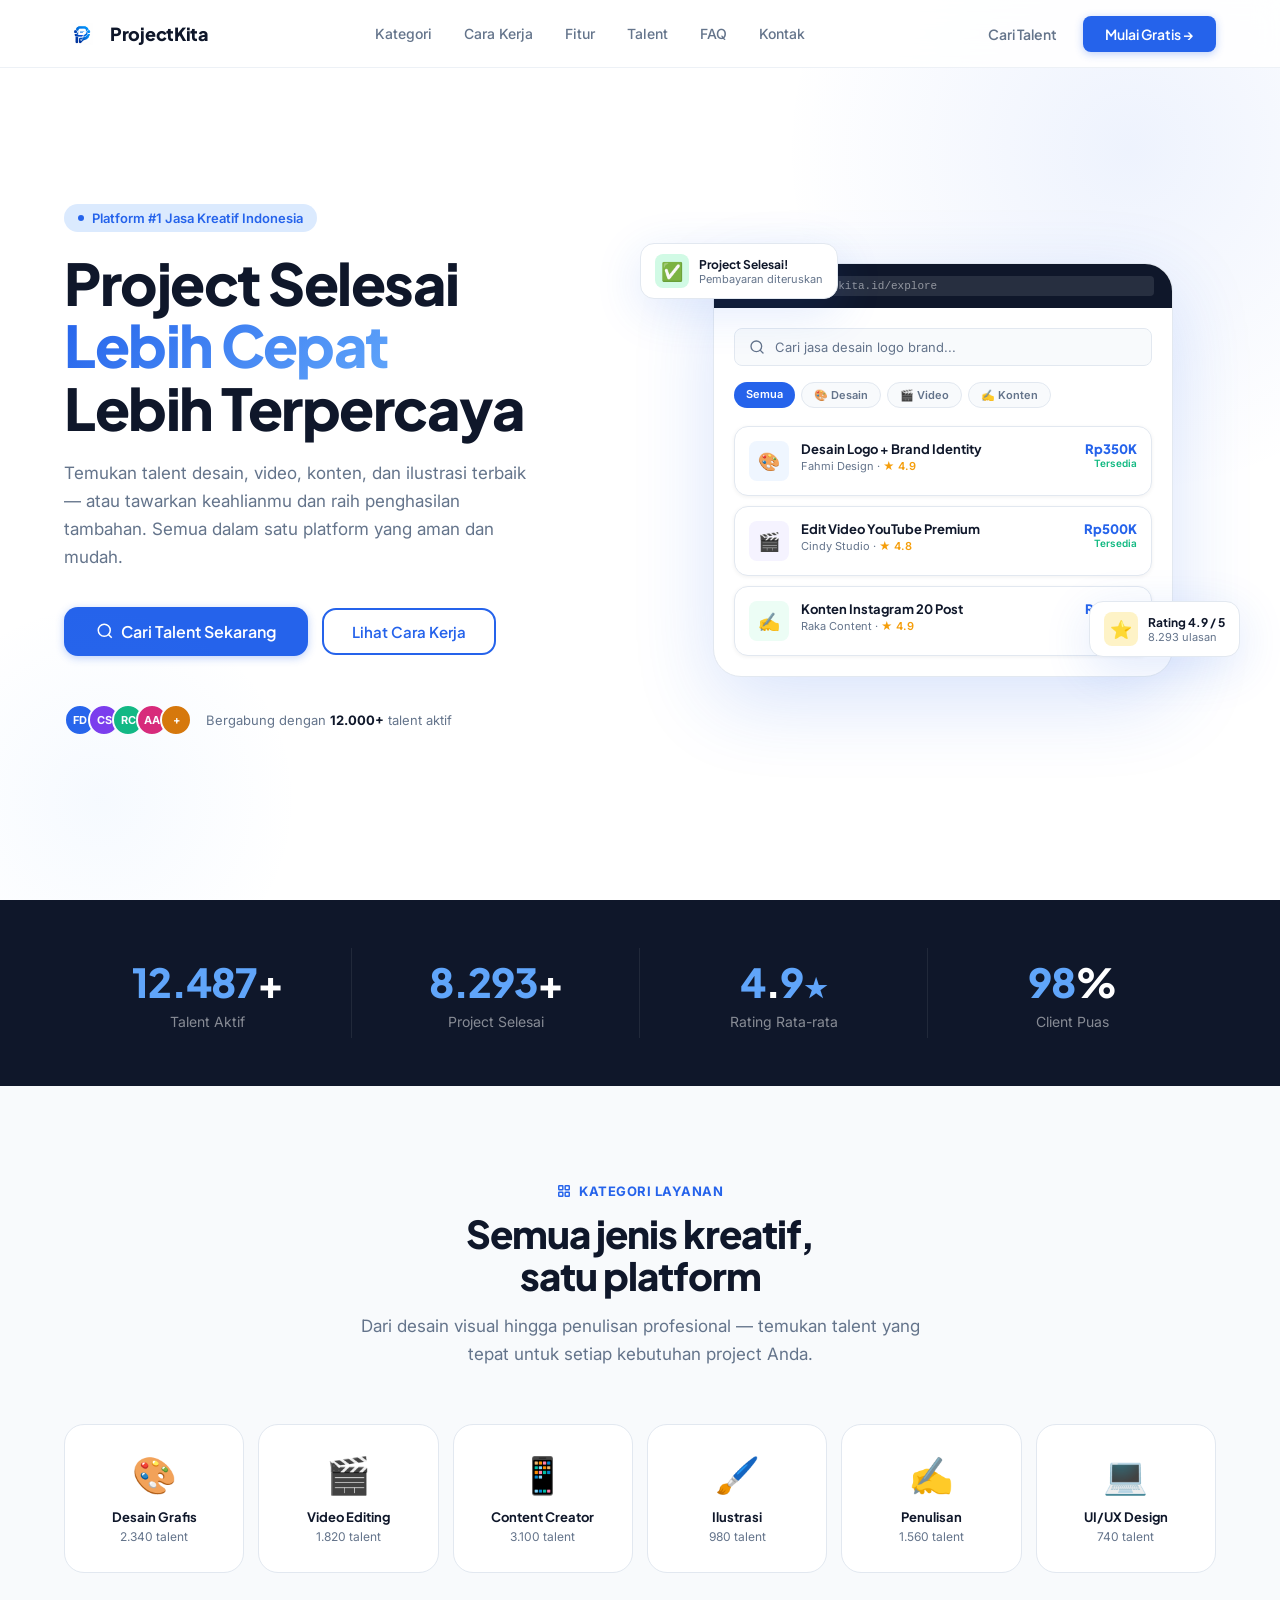
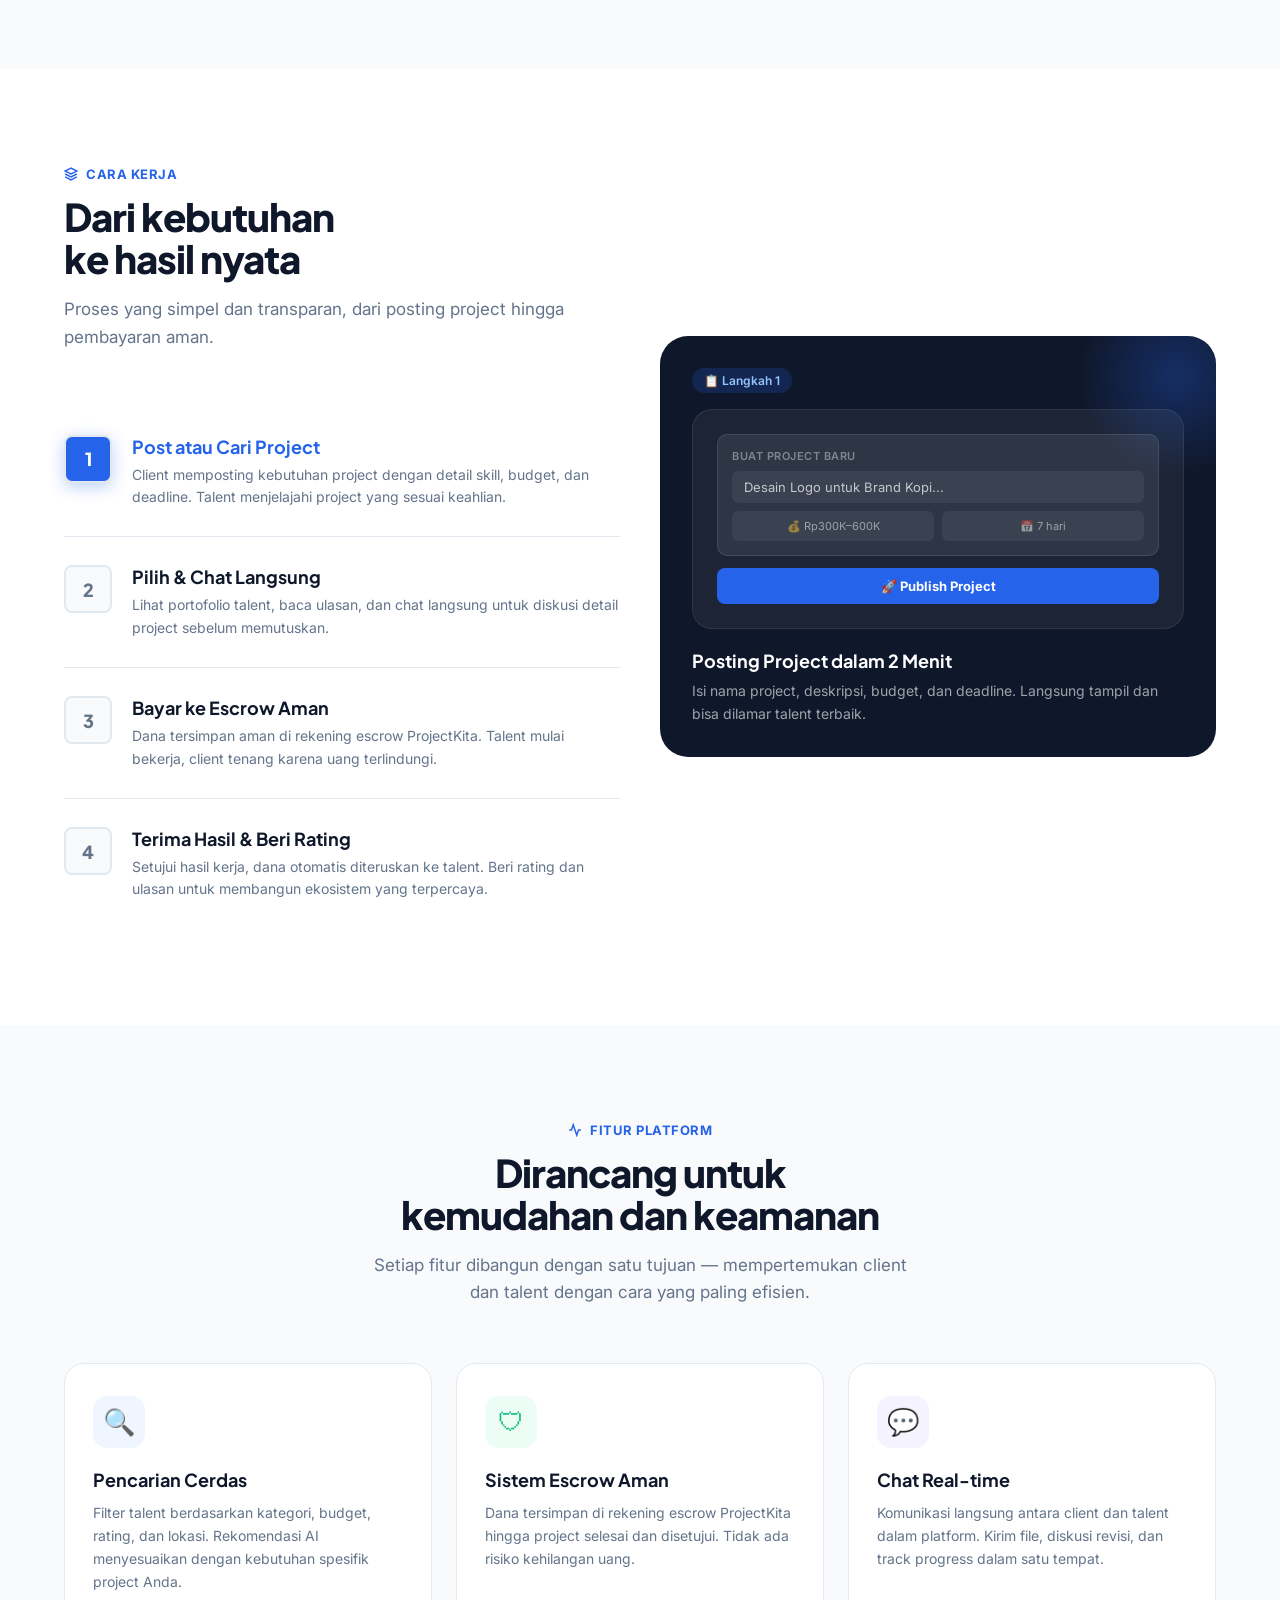
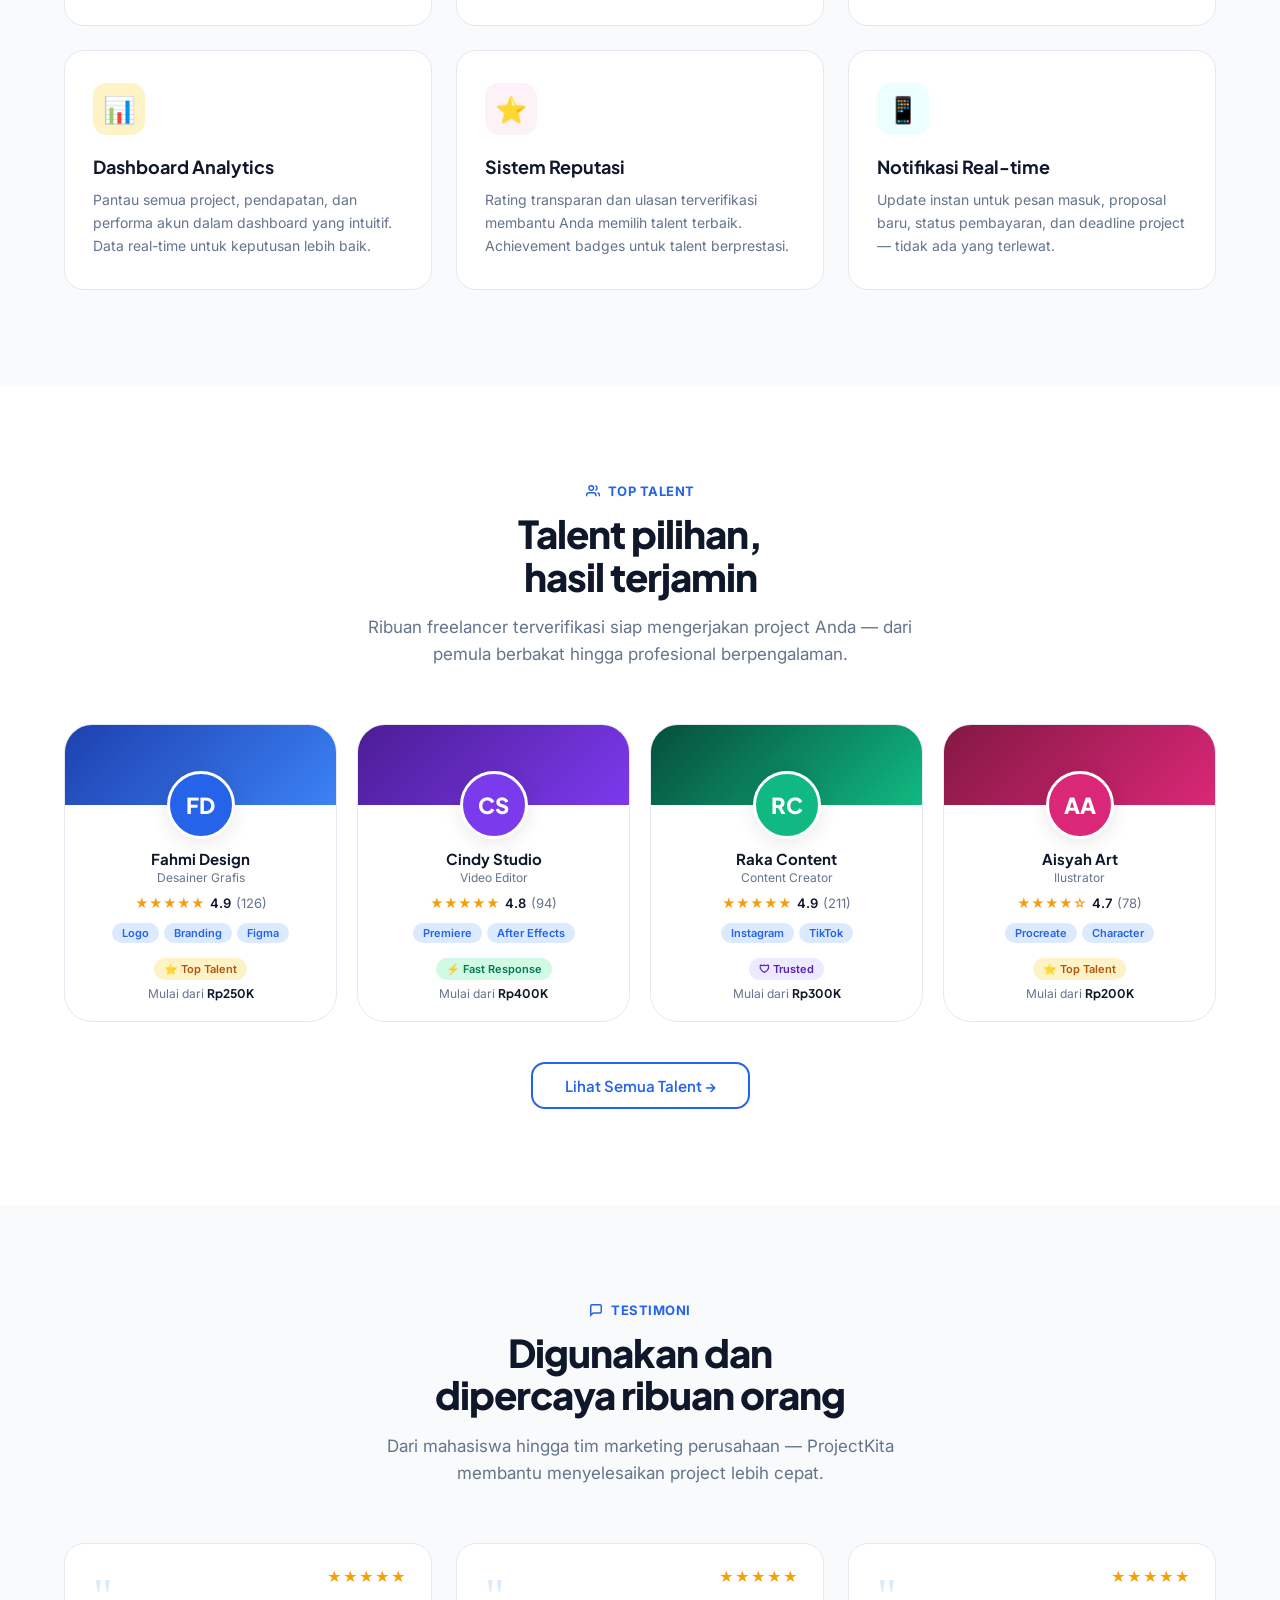
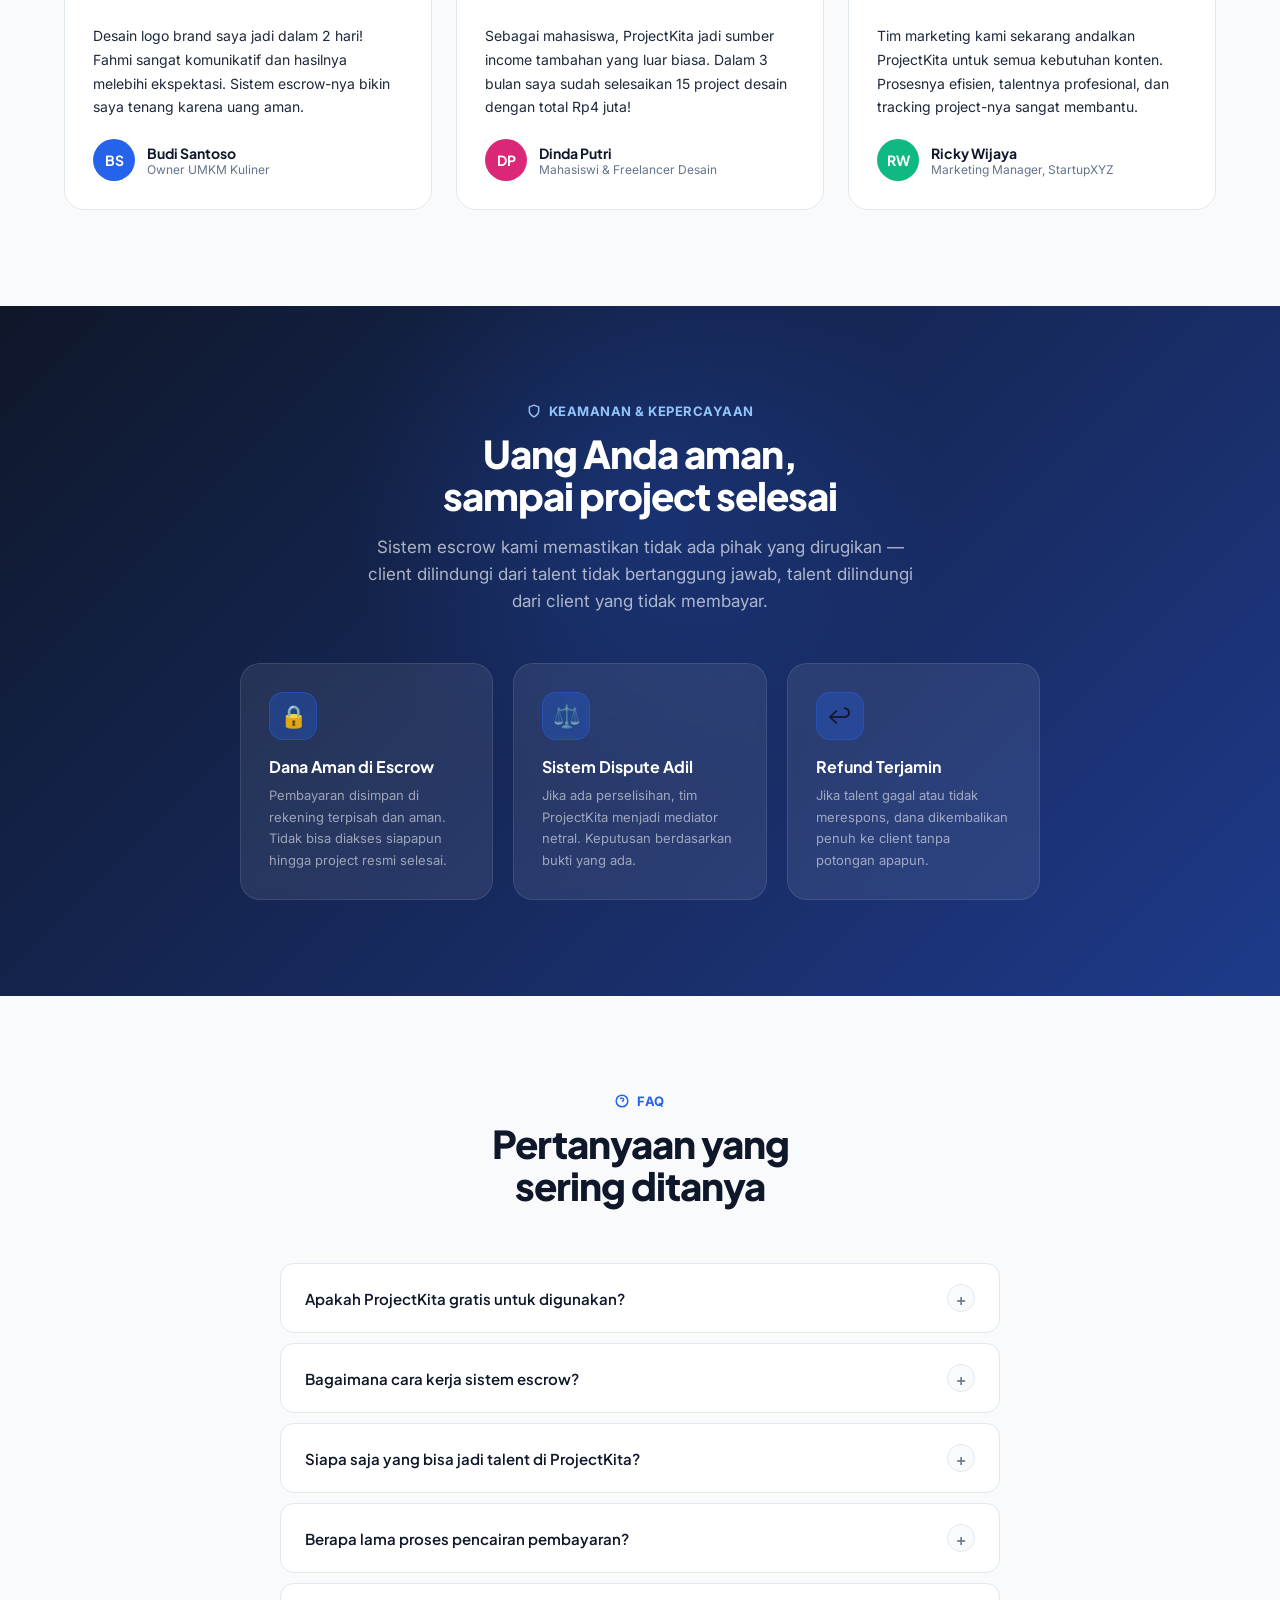
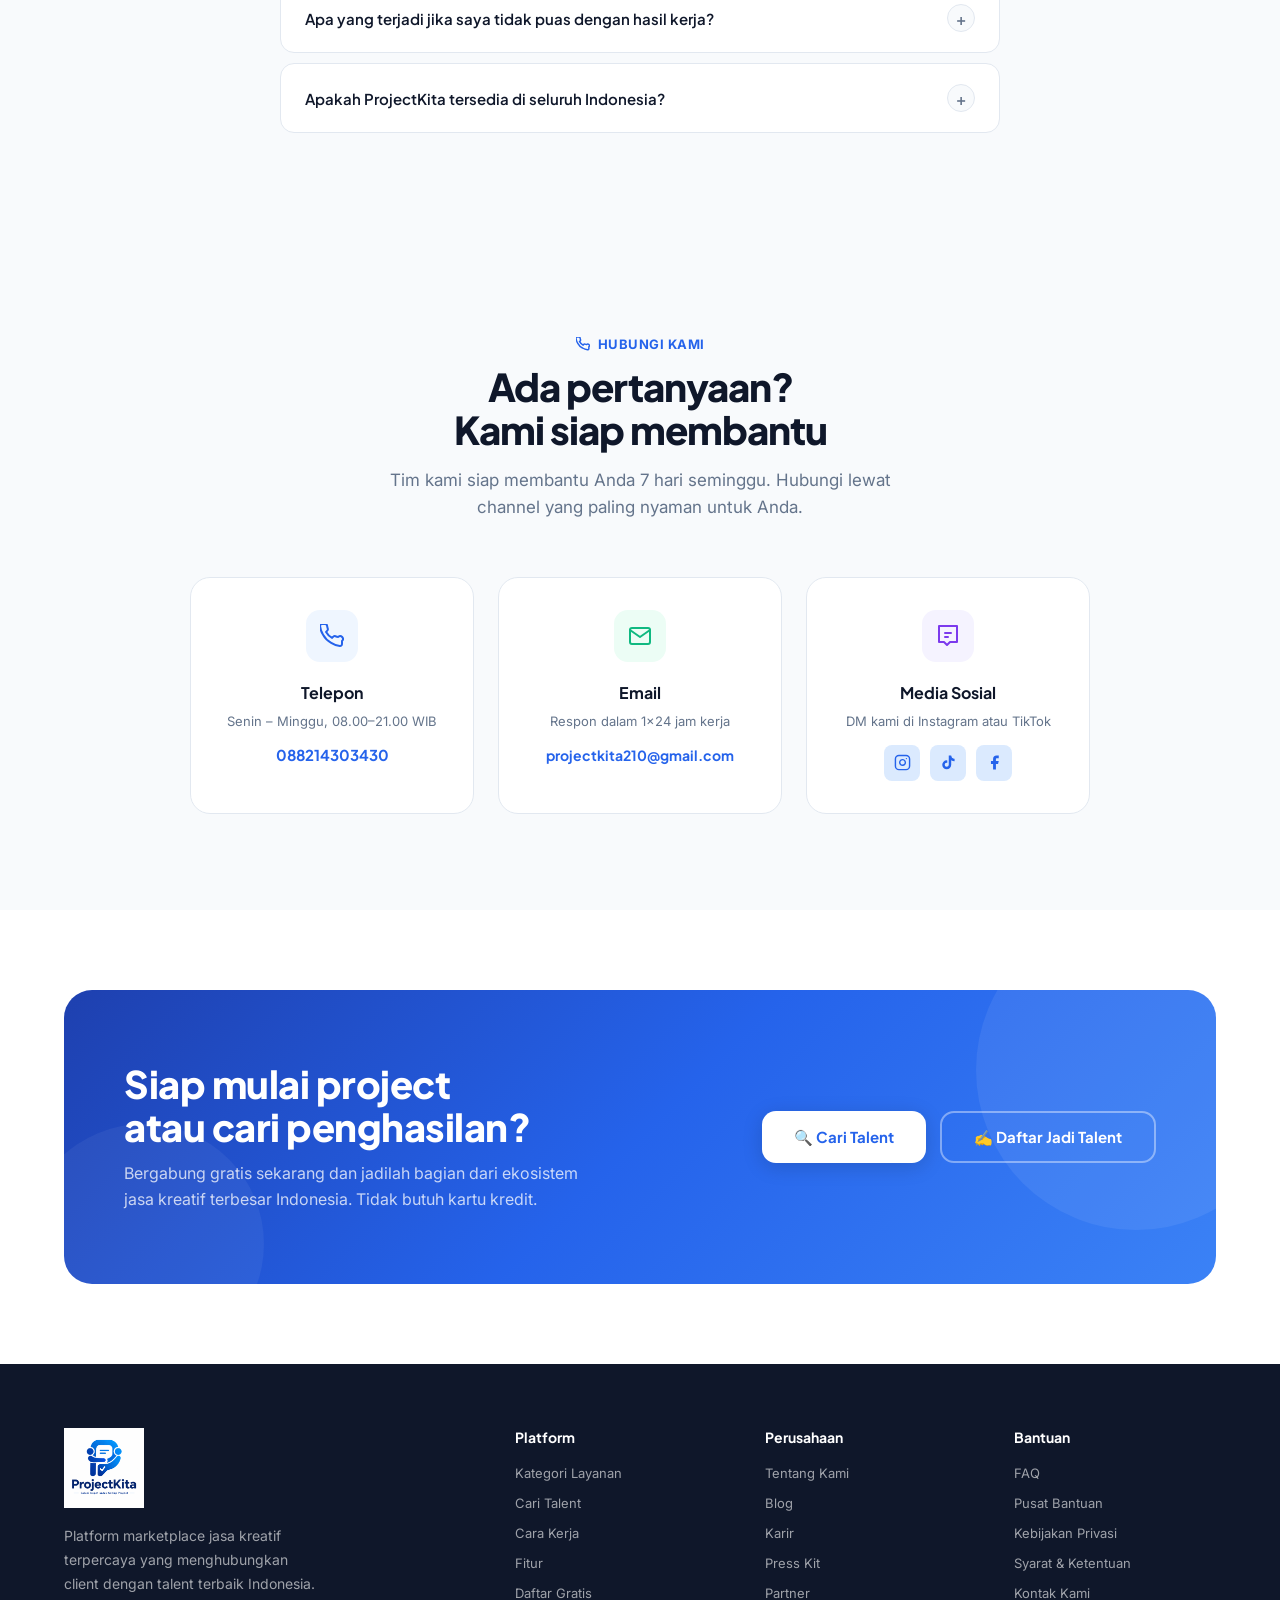
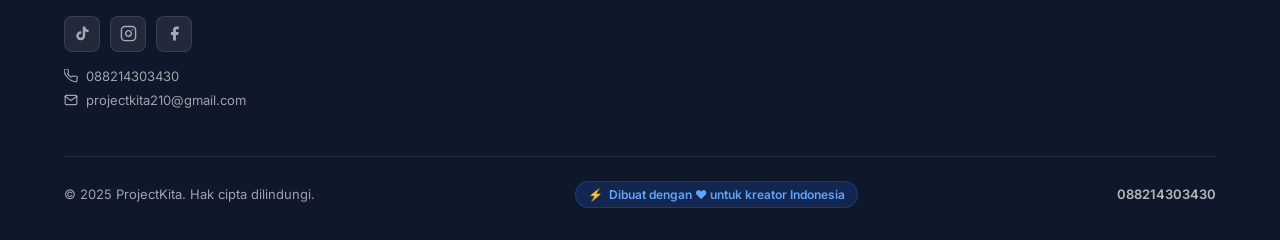
==== commit 50e465e8: "Update index.html" ====
--- a/index.html
+++ b/index.html
@@ -5,7 +5,16 @@
 <meta name="viewport" content="width=device-width, initial-scale=1.0">
 <title>ProjectKita — Solusi Cepat untuk Setiap Project</title>
 <meta name="description" content="Platform marketplace jasa kreatif terpercaya. Temukan talent terbaik atau dapatkan project sesuai keahlianmu.">
-<link rel="icon" type="image/png" href="favicon.png">
+<link rel="icon" type="image/png" href="/logo1.png">
+    
+    <!-- PWA manifest + icons -->
+    <link rel="manifest" href="/manifest/manifest.json">
+    <meta name="theme-color" content="#2563EB">
+    <link rel="apple-touch-icon" sizes="180x180" href="/manifest/icons/apple-touch-icon.png">
+    <link rel="icon" type="image/png" sizes="32x32" href="/manifest/icons/favicon-32x32.png">
+    <link rel="icon" type="image/png" sizes="16x16" href="logo1.png">
+    <link rel="icon" type="image/png" sizes="192x192" href="/manifest/icons/android-chrome-192x192.png">
+    <link rel="icon" type="image/png" sizes="512x512" href="/manifest/icons/android-chrome-512x512.png">
 <link rel="preconnect" href="https://fonts.googleapis.com">
 <link rel="preconnect" href="https://fonts.gstatic.com" crossorigin>
 <link href="https://fonts.googleapis.com/css2?family=Plus+Jakarta+Sans:wght@400;500;600;700;800;900&family=Inter:wght@400;500;600&display=swap" rel="stylesheet">
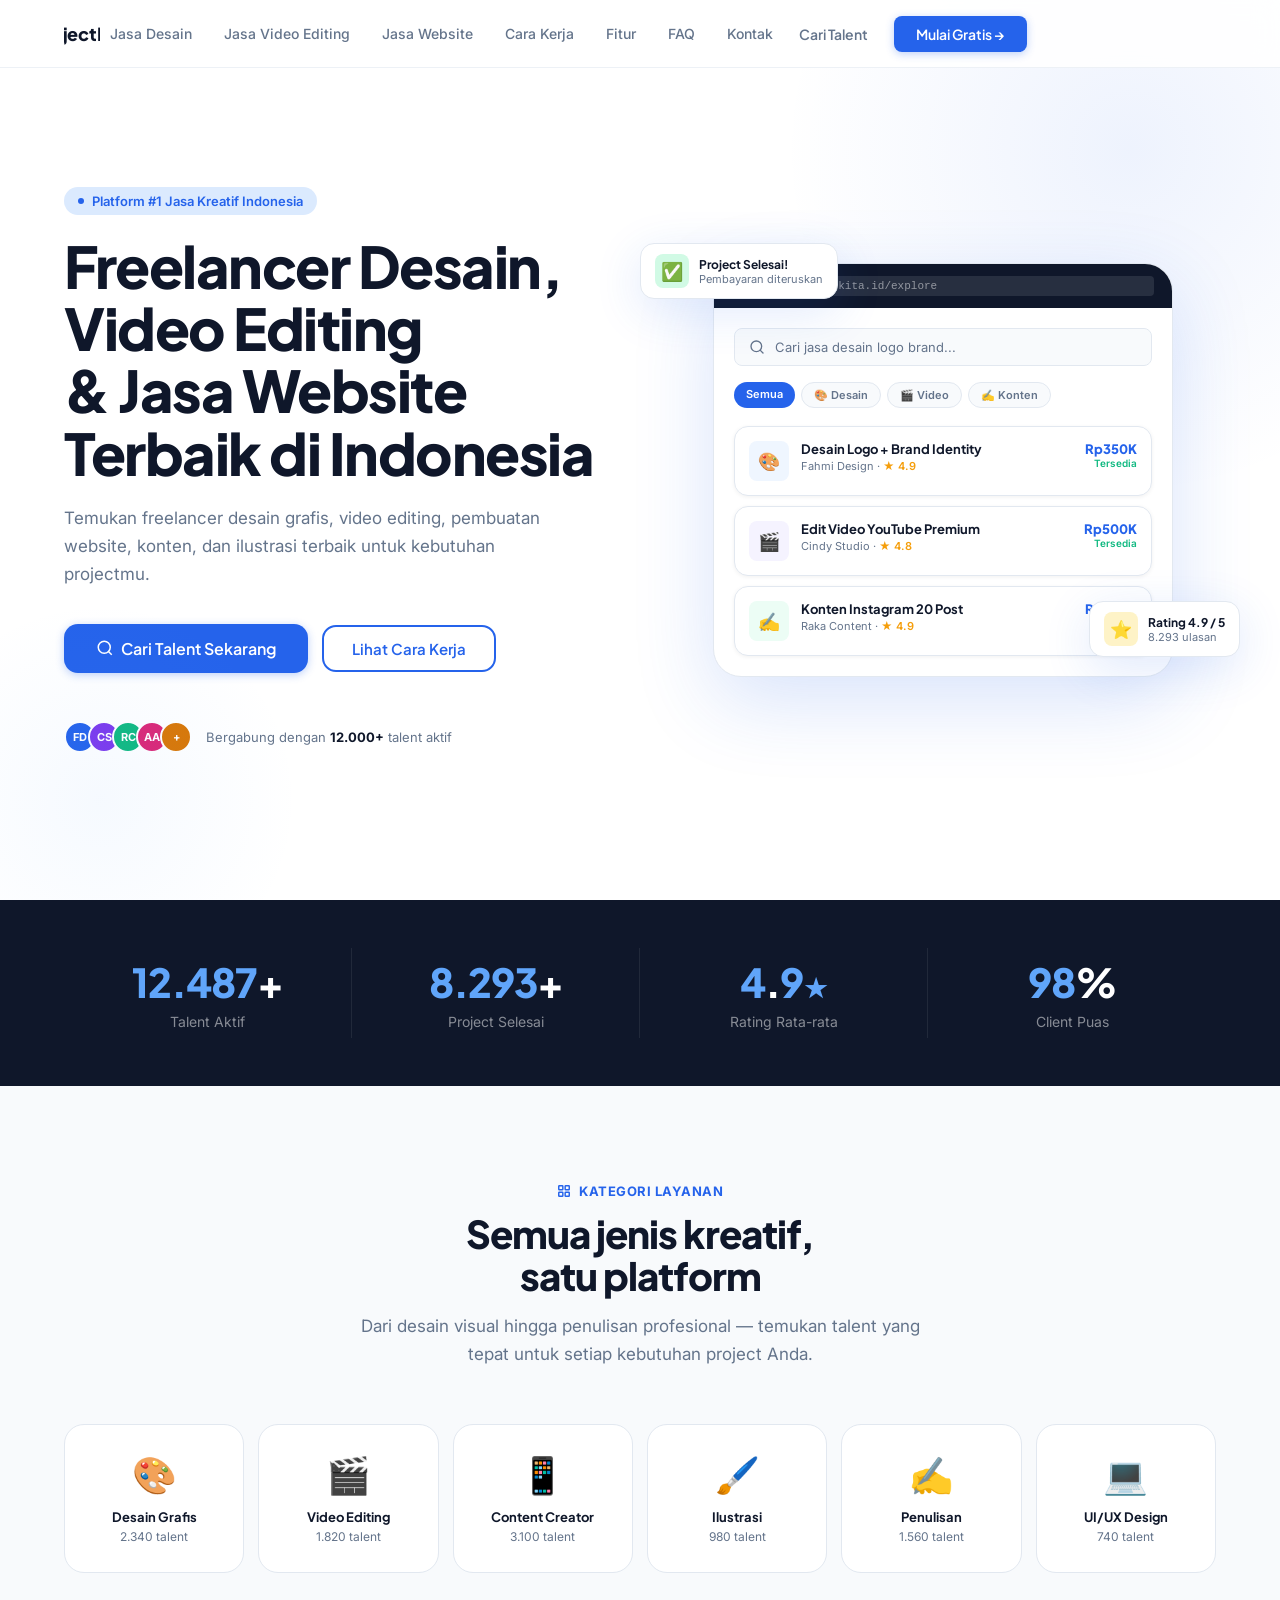
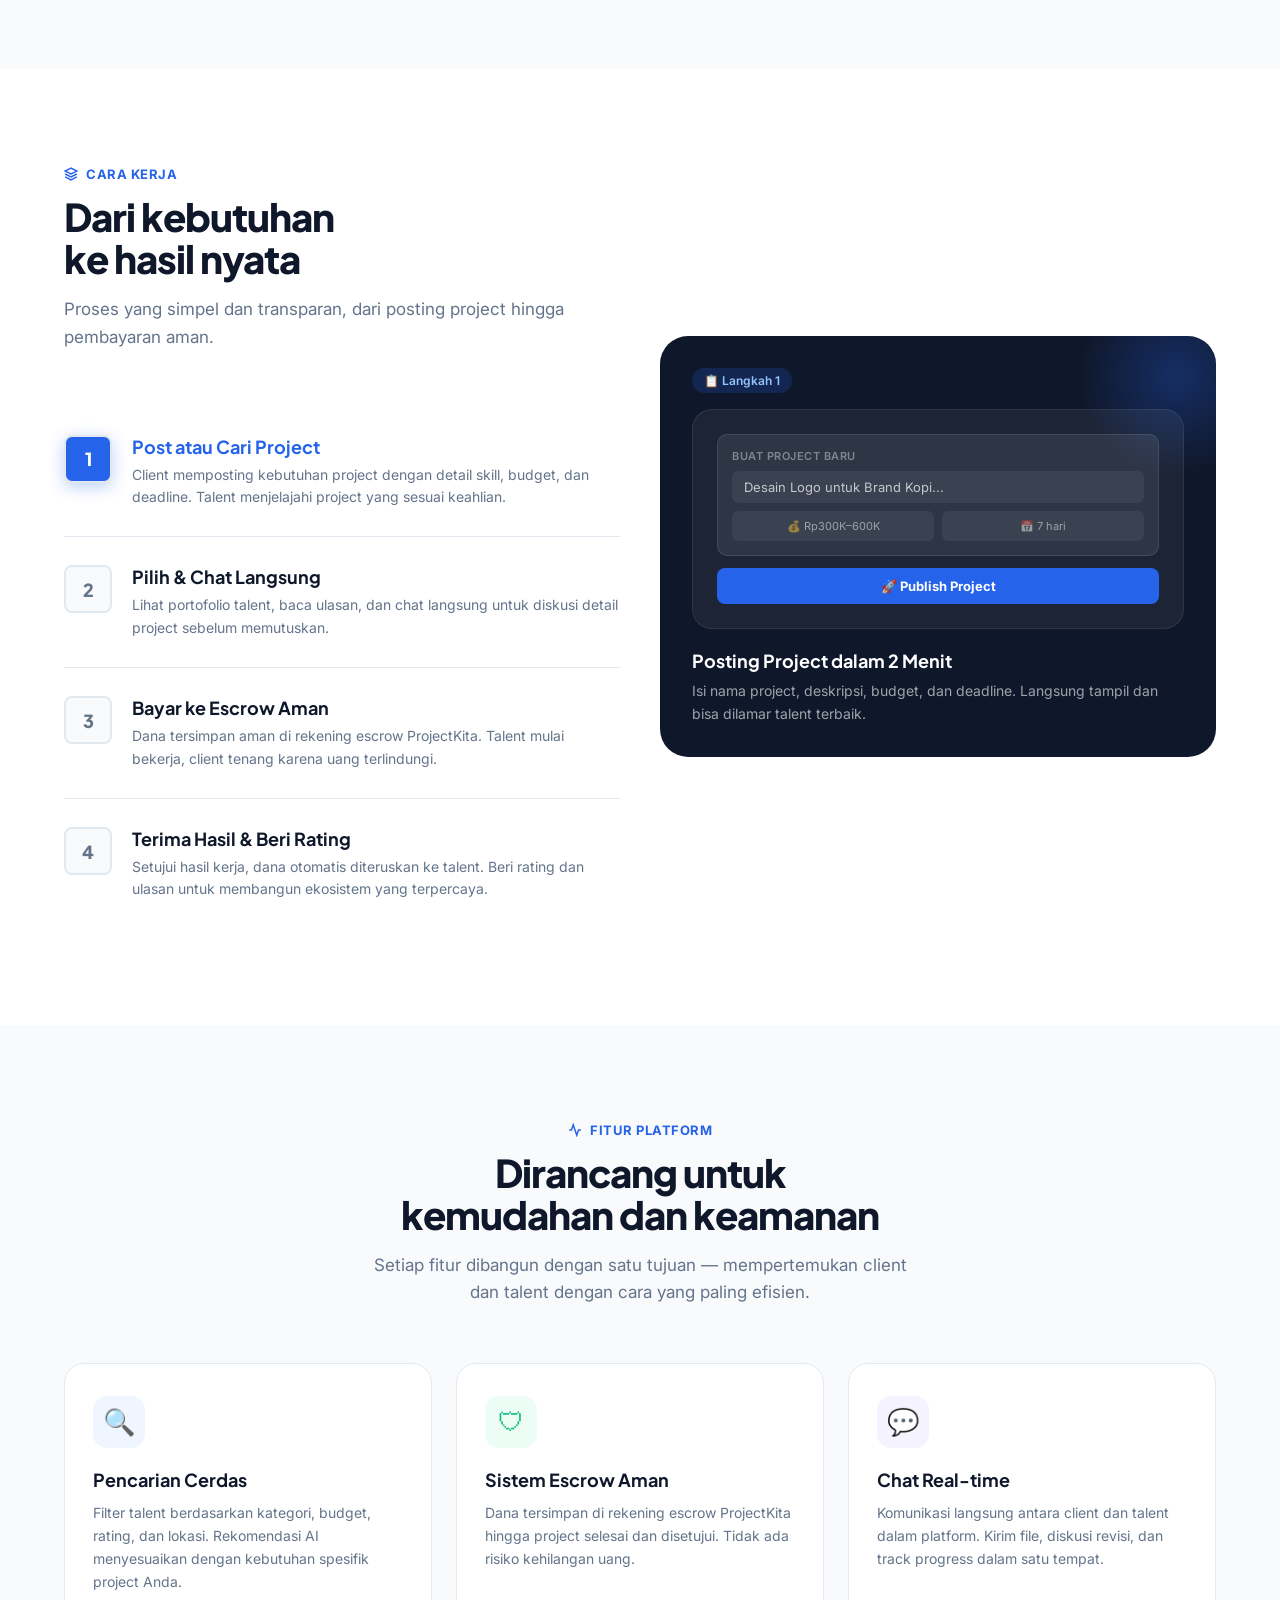
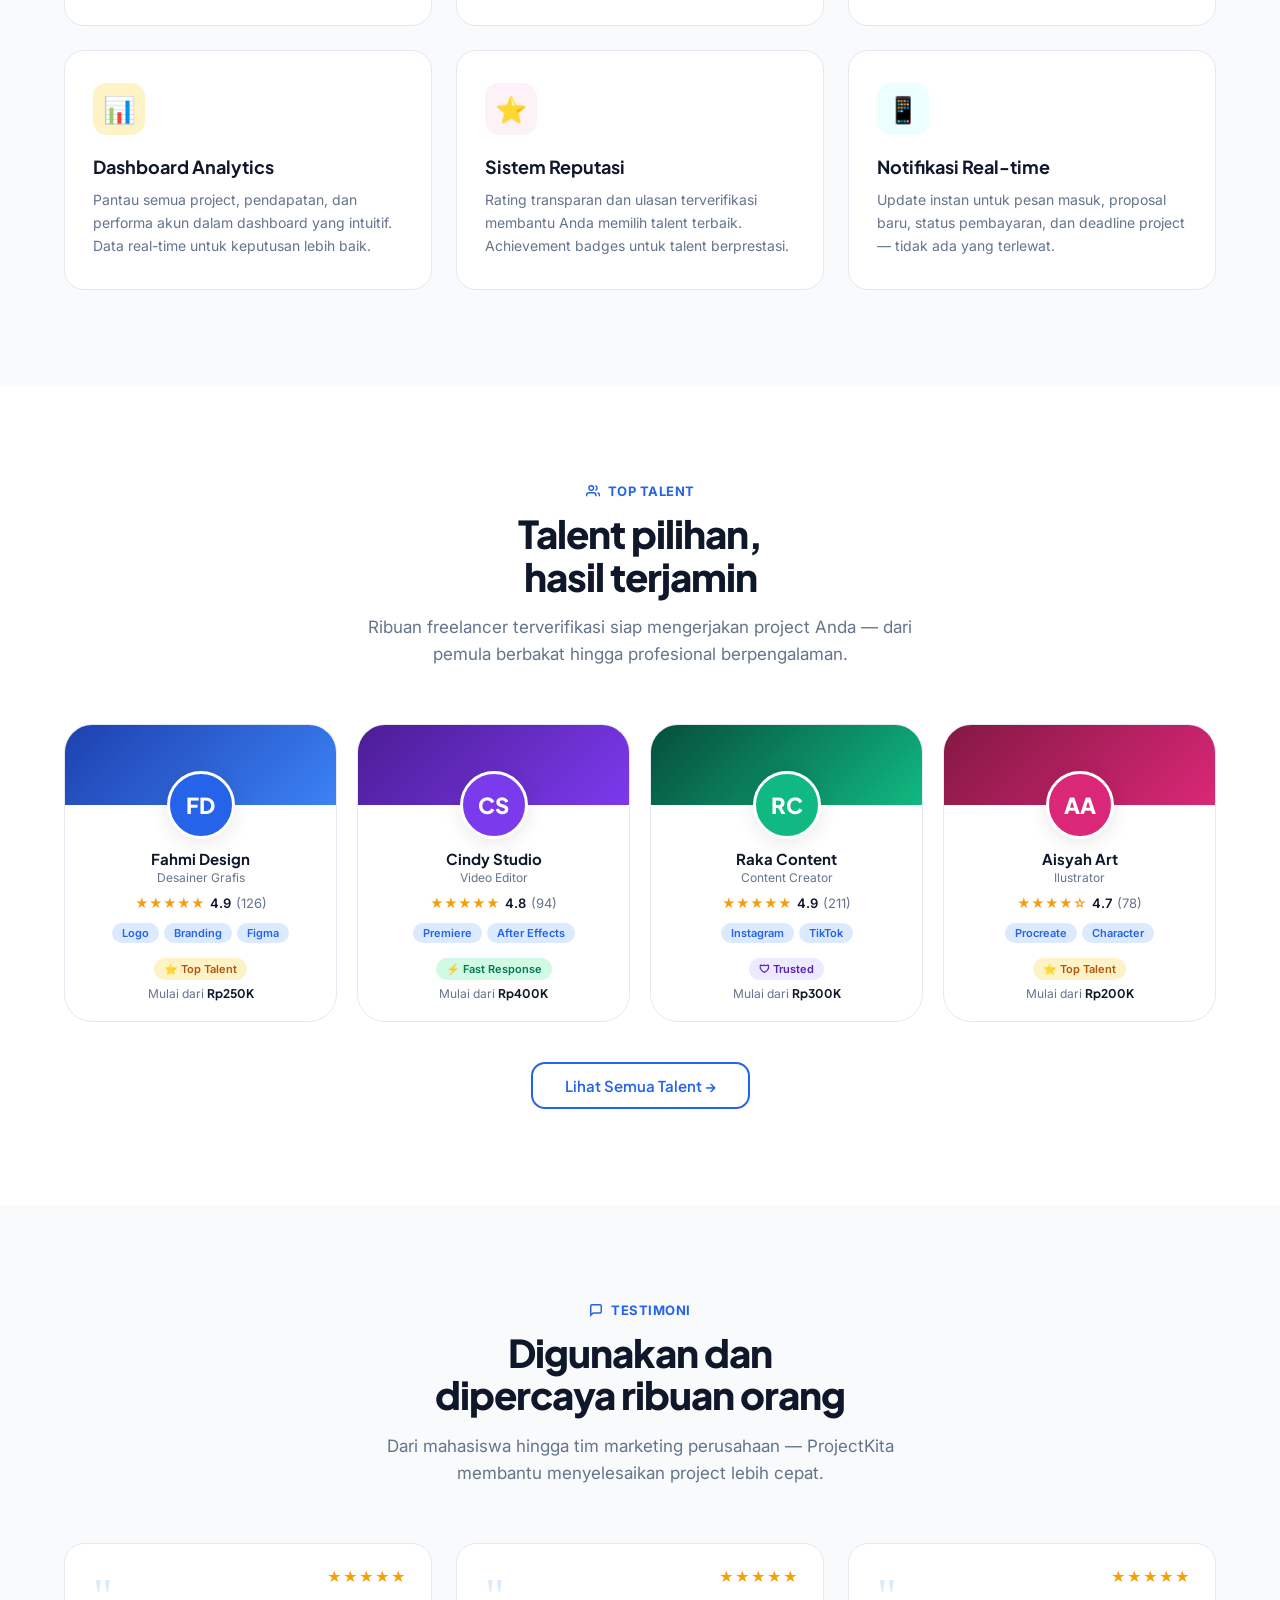
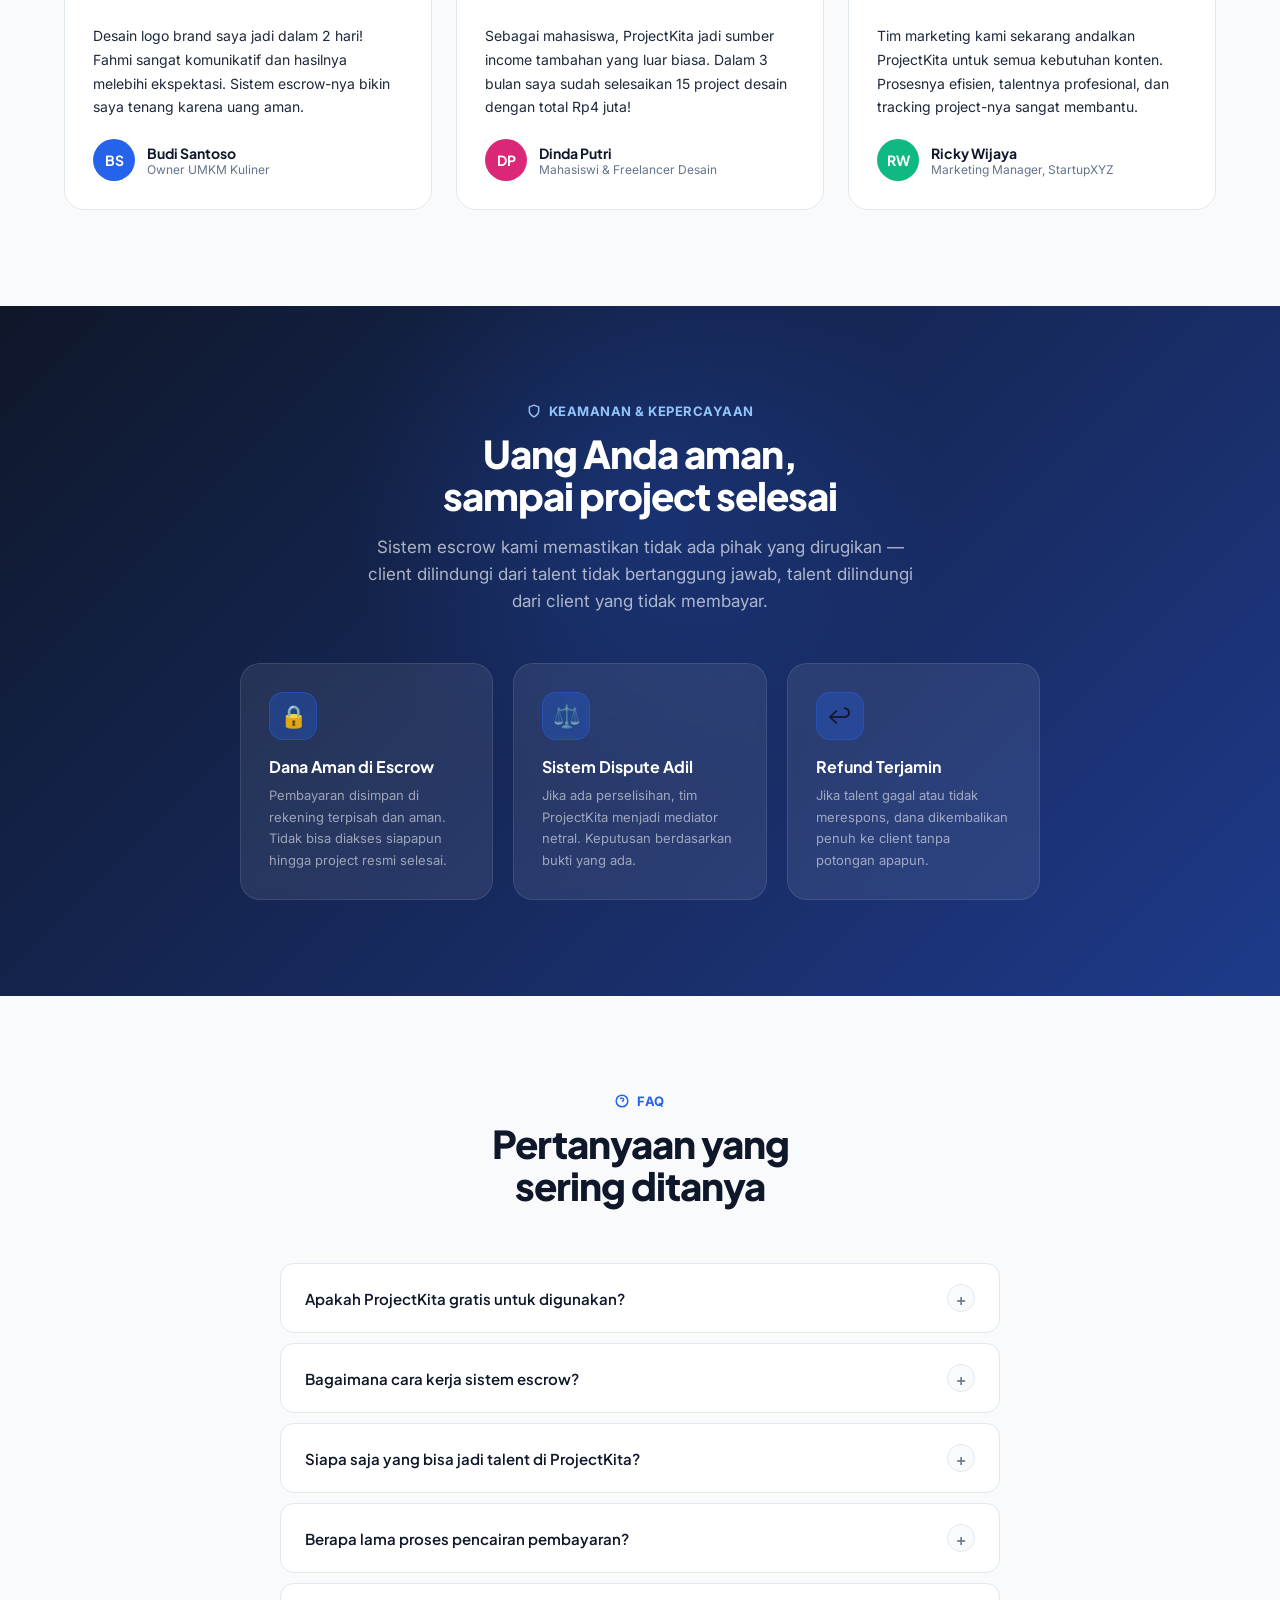
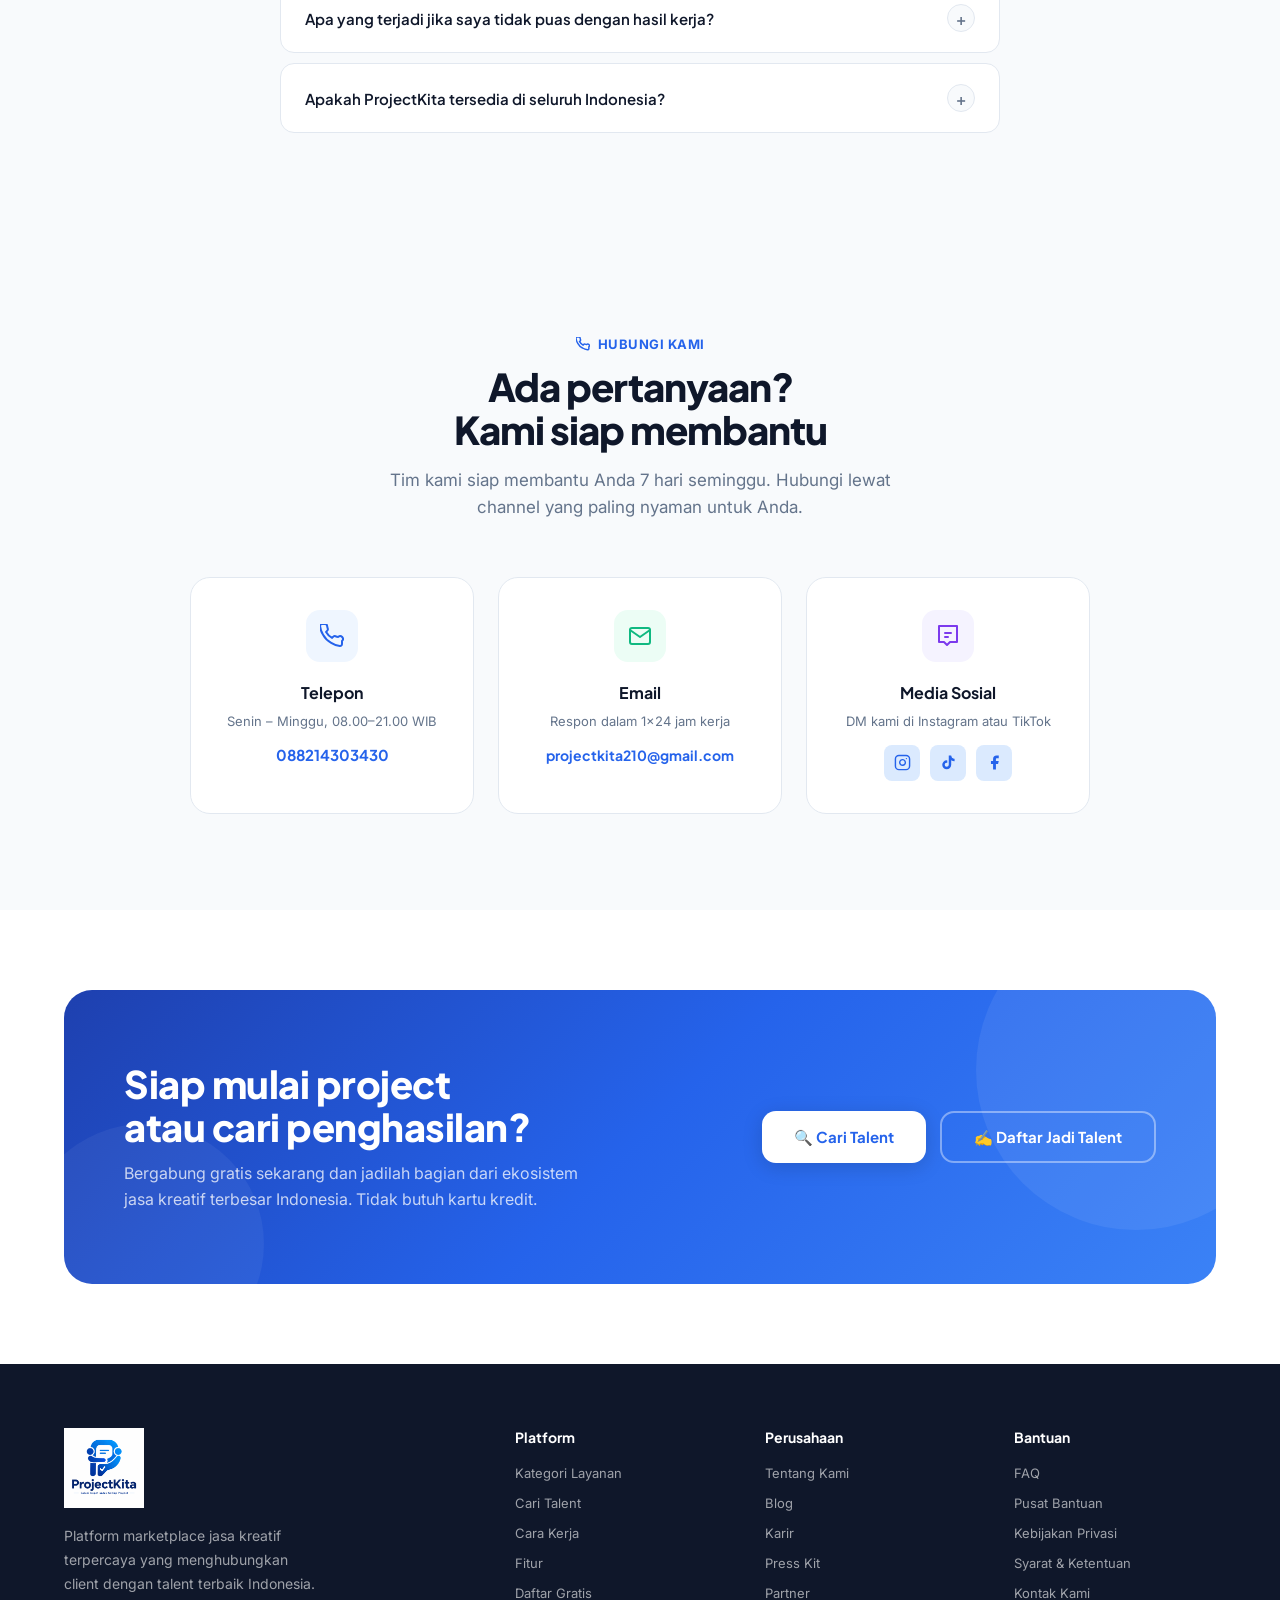
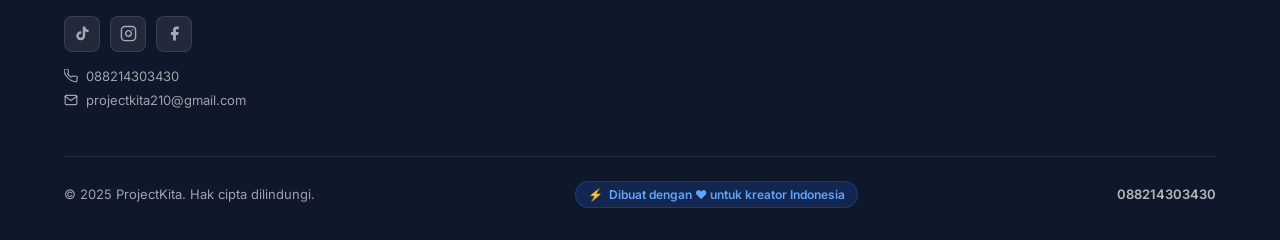
==== commit 2c841a2b: "Update index.html" ====
--- a/index.html
+++ b/index.html
@@ -5,6 +5,49 @@
 <meta name="viewport" content="width=device-width, initial-scale=1.0">
 <title>ProjectKita — Solusi Cepat untuk Setiap Project</title>
 <meta name="description" content="Platform marketplace jasa kreatif terpercaya. Temukan talent terbaik atau dapatkan project sesuai keahlianmu.">
+<!-- SEO Keywords -->
+<meta name="keywords" content="marketplace jasa kreatif, freelancer indonesia, cari talent desain, jasa editing video, jasa website, project freelance">
+
+<!-- Author -->
+<meta name="author" content="ProjectKita">
+
+<!-- Robots -->
+<meta name="robots" content="index, follow">
+
+<!-- Canonical URL -->
+<link rel="canonical" href="https://projectkita.biz.id/">
+
+<!-- Open Graph (Facebook, WhatsApp, LinkedIn) -->
+<meta property="og:title" content="ProjectKita — Solusi Cepat untuk Setiap Project">
+<meta property="og:description" content="Platform marketplace jasa kreatif terpercaya. Temukan talent terbaik atau dapatkan project sesuai keahlianmu.">
+<meta property="og:url" content="https://projectkita.biz.id/">
+<meta property="og:image" content="https://projectkita.biz.id/logo1.png">
+
+<!-- Twitter Card -->
+<meta name="twitter:card" content="summary_large_image">
+<meta name="twitter:title" content="ProjectKita — Solusi Cepat untuk Setiap Project">
+<meta name="twitter:description" content="Platform marketplace jasa kreatif terpercaya.">
+<meta name="twitter:image" content="https://projectkita.id/logo1.png">
+
+<!-- Geo Target (Indonesia) -->
+<meta name="geo.region" content="ID">
+<meta name="geo.placename" content="Indonesia">
+
+<!-- Structured Data (Google Rich Results) -->
+<script type="application/ld+json">
+{
+  "@context": "https://schema.org",
+  "@type": "Organization",
+  "name": "ProjectKita",
+  "url": "https://projectkita.biz.id/",
+  "logo": "https://projectkita.biz.id/logo1.png",
+  "description": "Marketplace jasa kreatif terpercaya di Indonesia",
+  "sameAs": [
+    "https://instagram.com/projectkita",
+    "https://facebook.com/projectkita"
+  ]
+}
+</script>
 <link rel="icon" type="image/png" href="/logo1.png">
     
     <!-- PWA manifest + icons -->
@@ -330,18 +373,20 @@
 <nav class="navbar" id="navbar">
   <div class="nav-brand">
     <div class="nav-logo" style="background:transparent;padding:0;overflow:hidden">
-      <img src="[data-uri]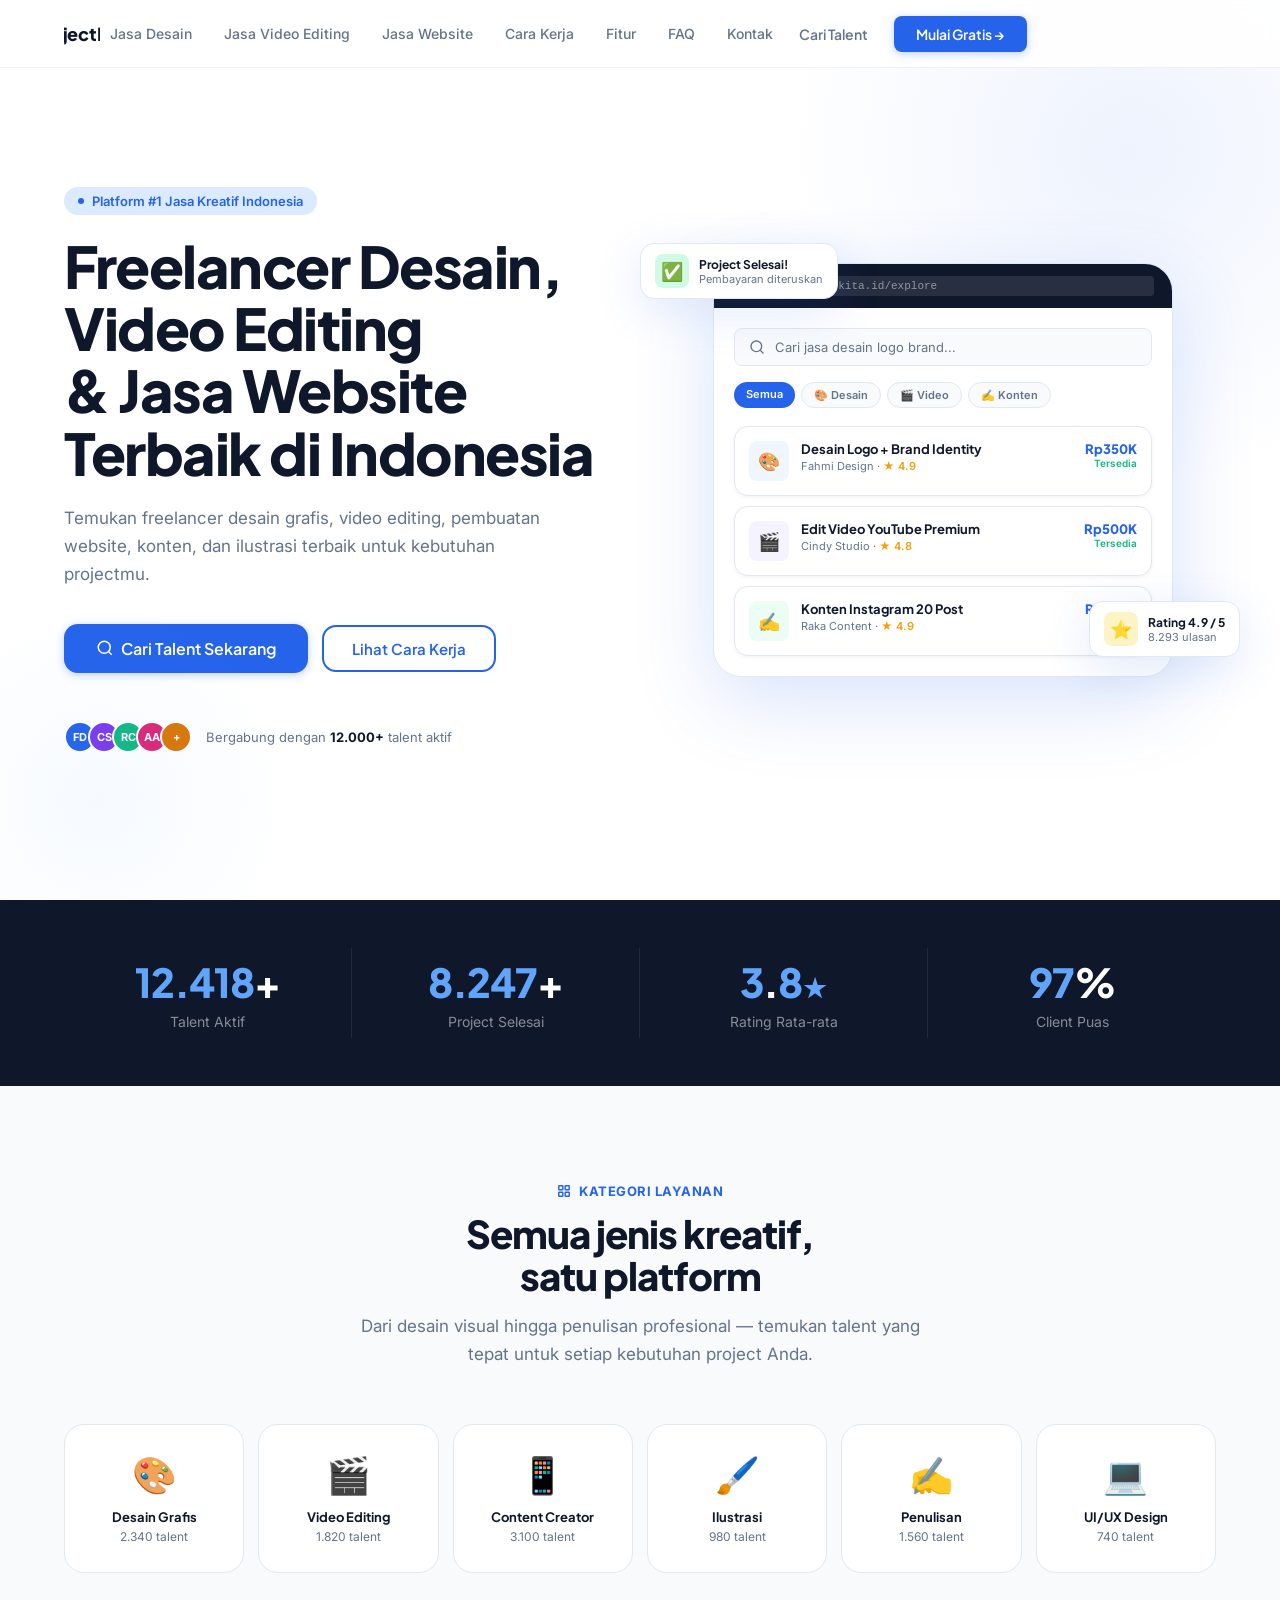
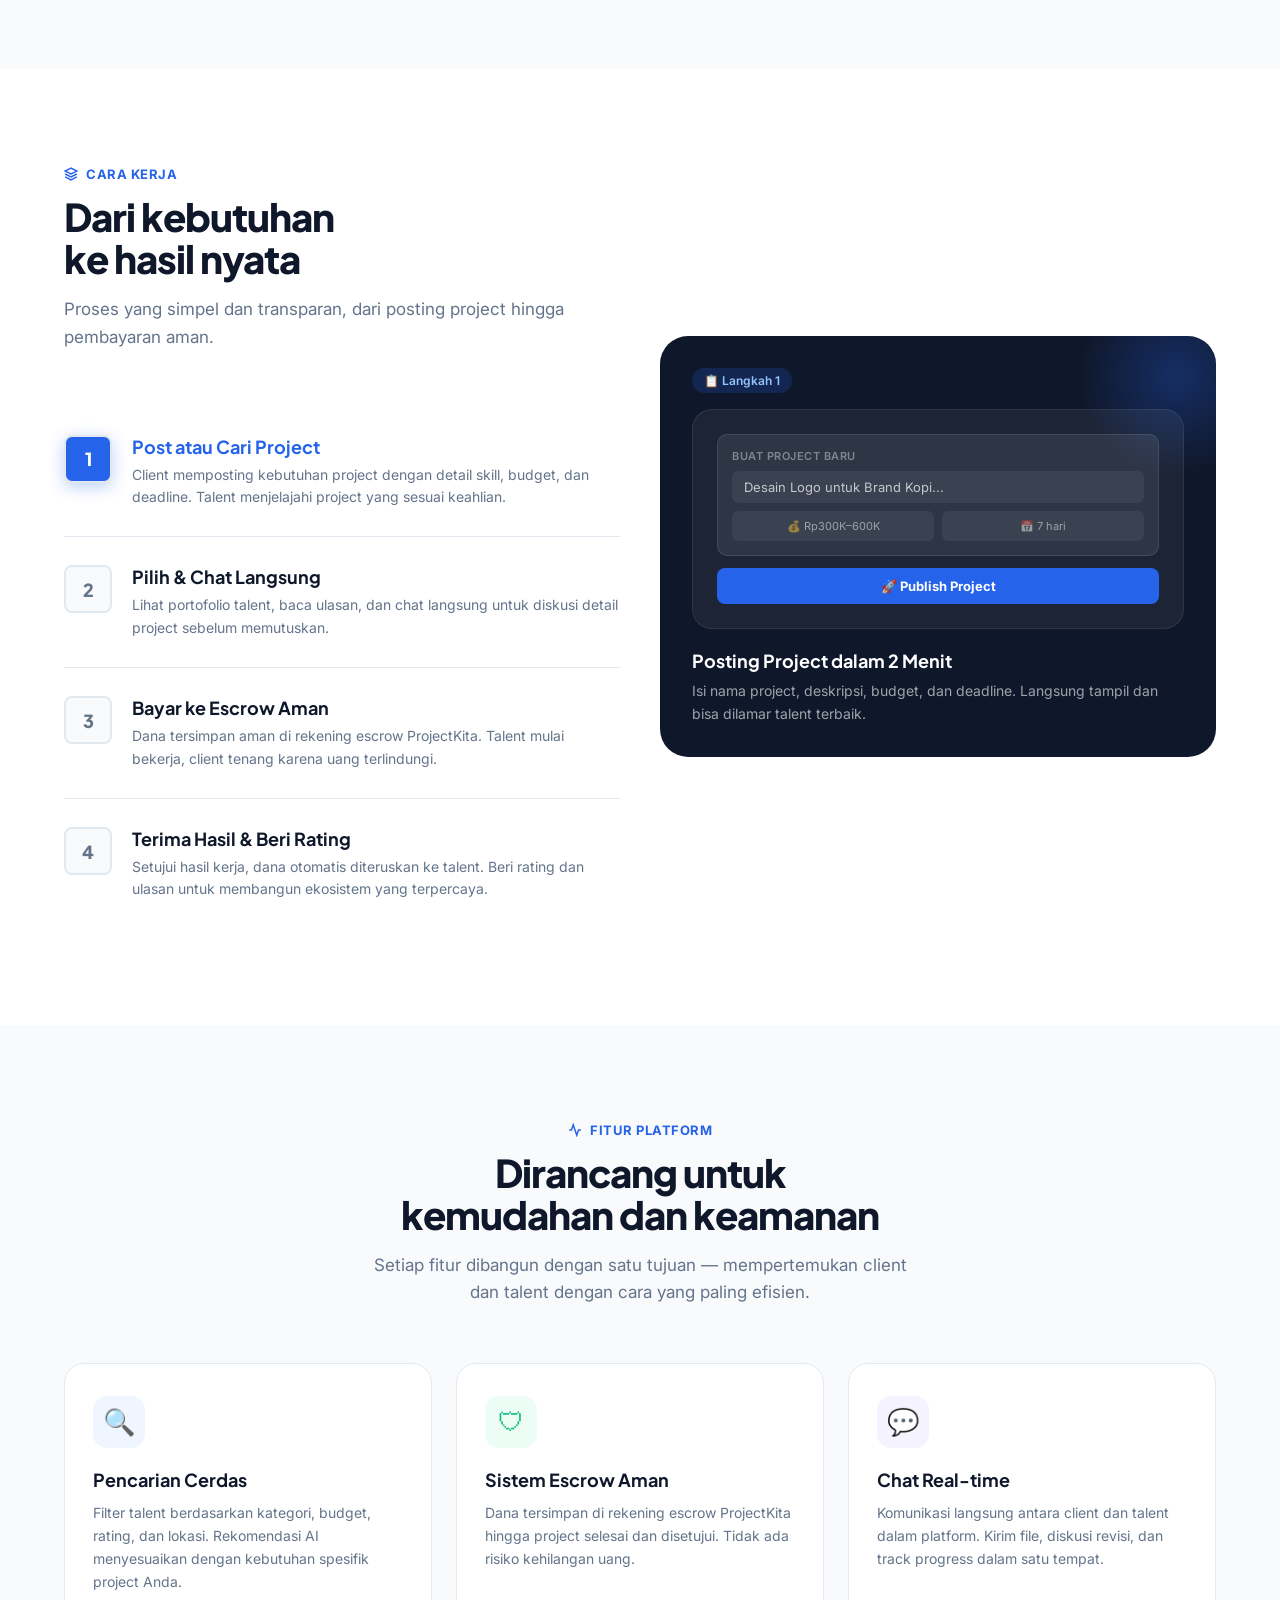
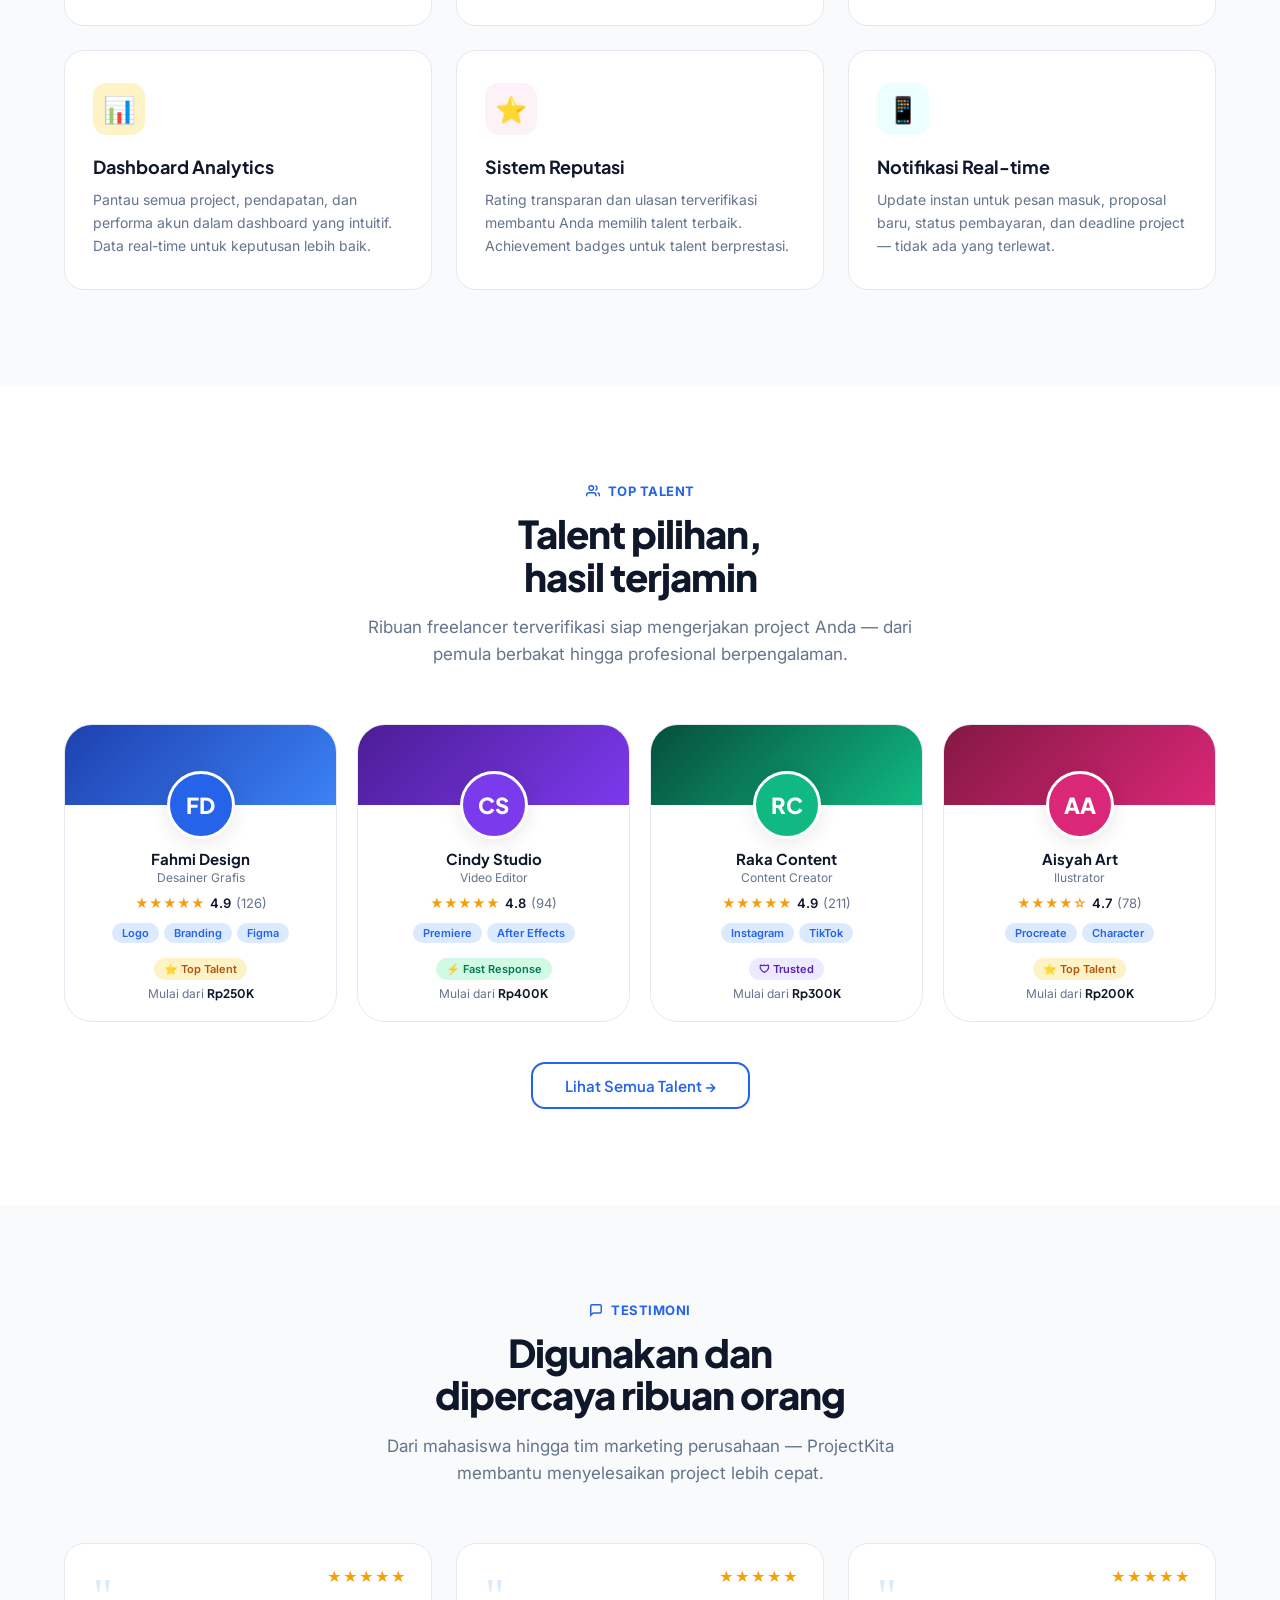
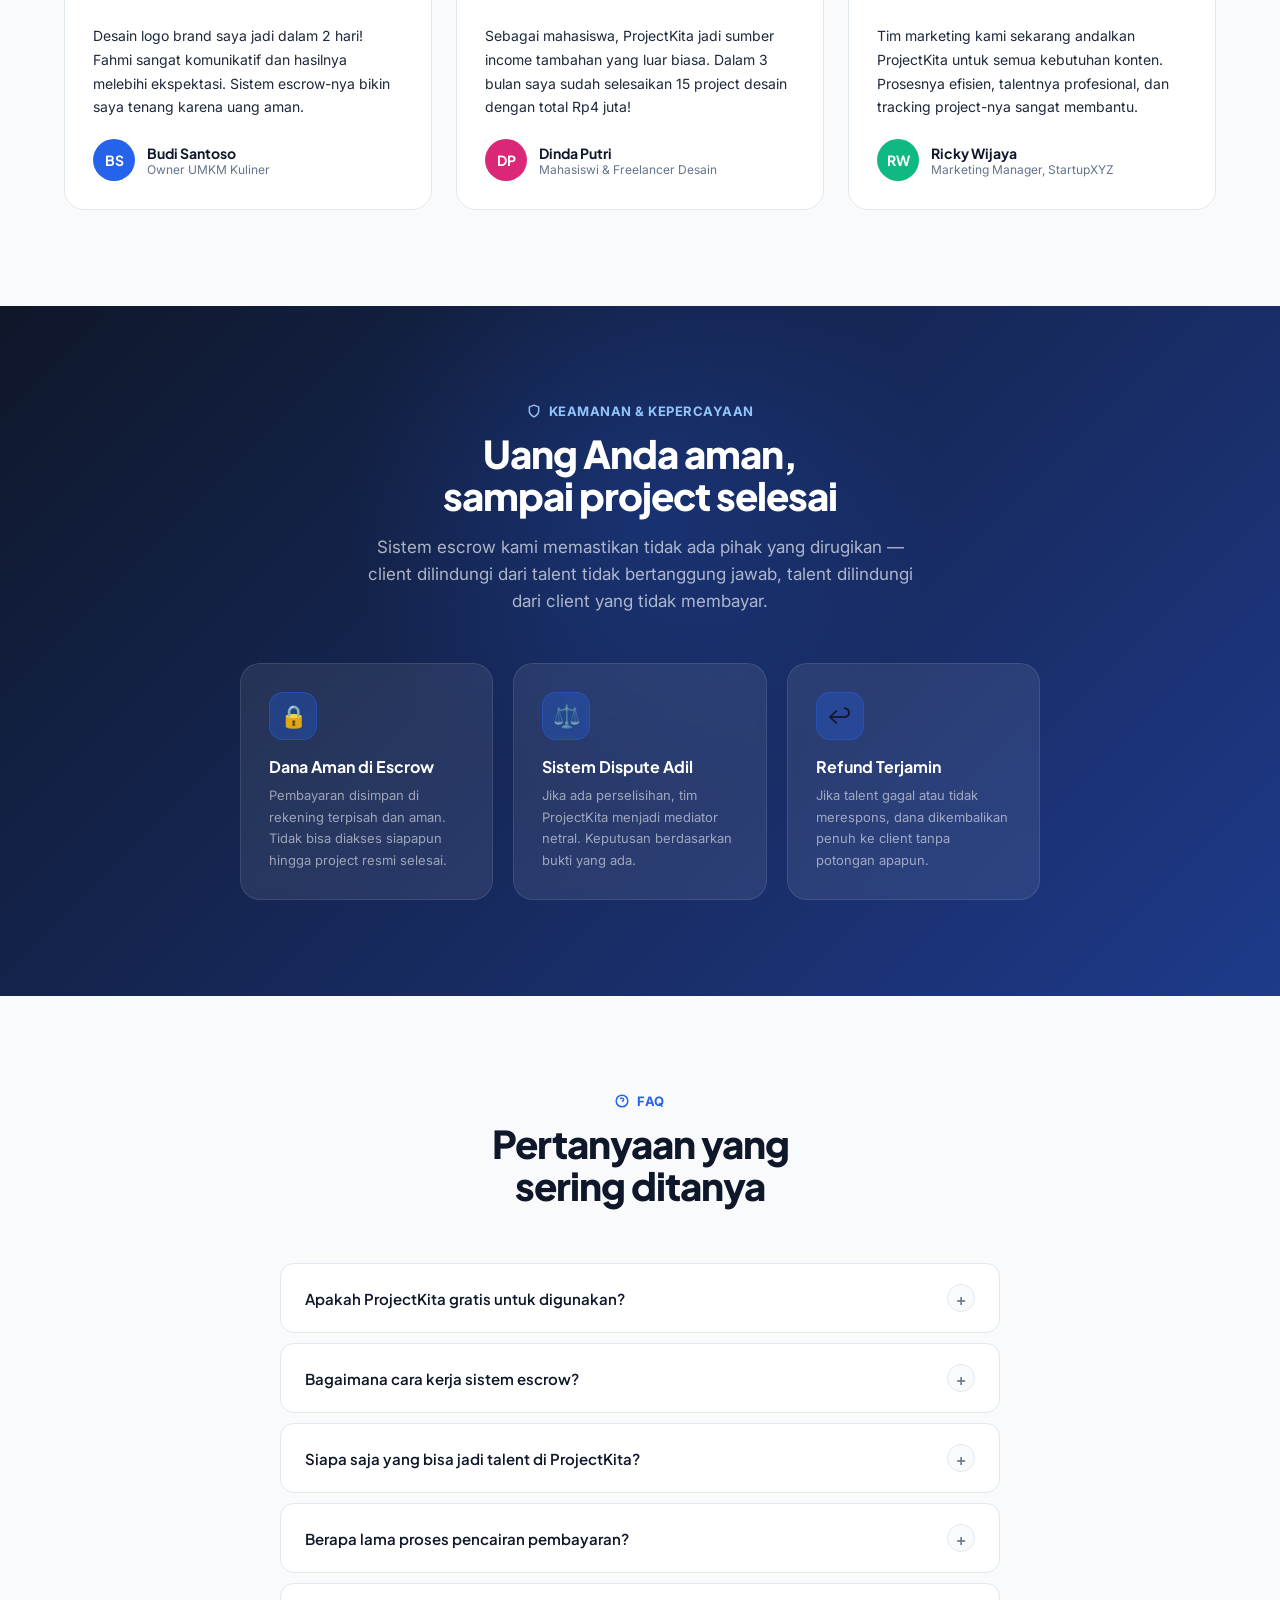
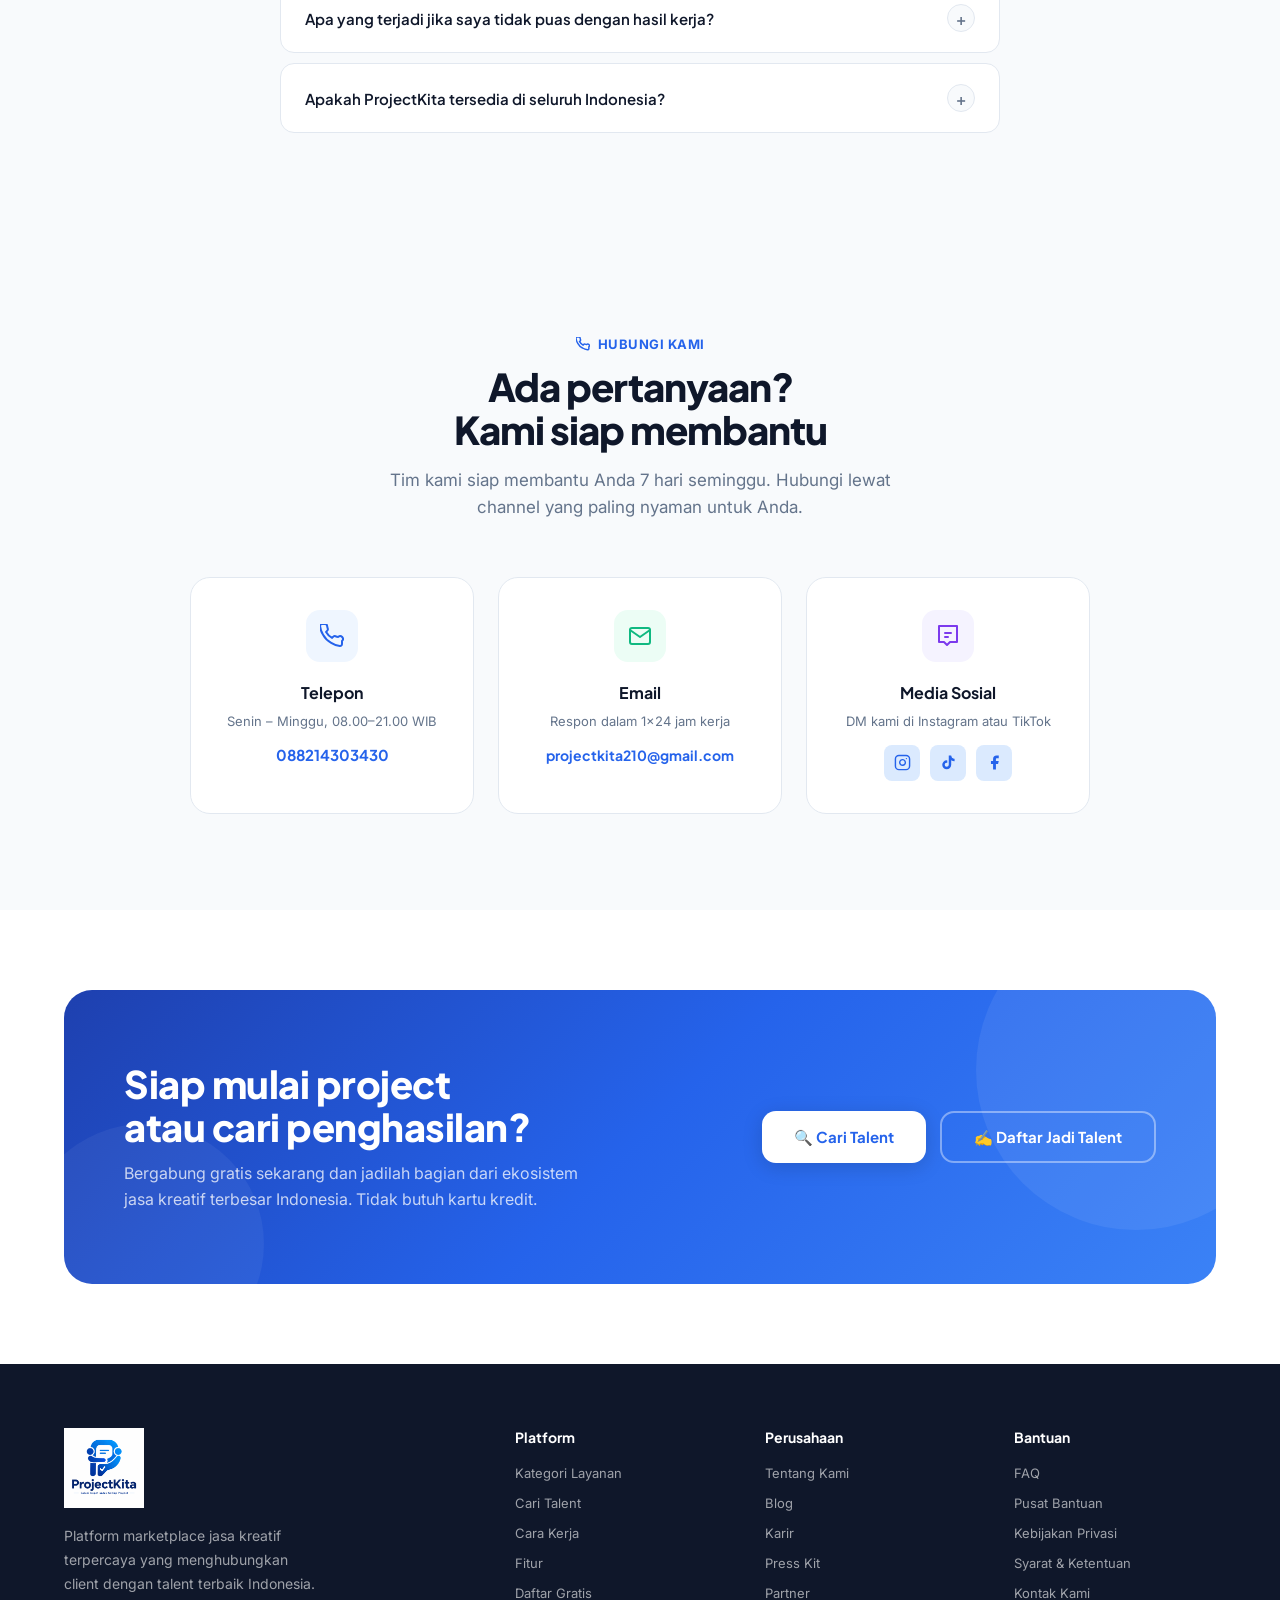
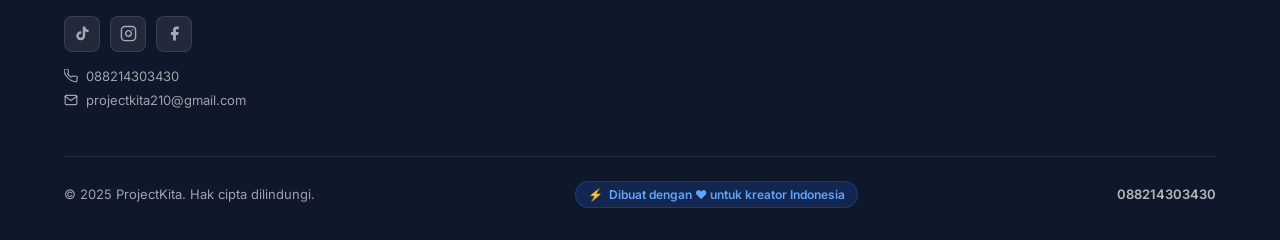
==== commit e5bed934: "dye" ====
--- a/index.html
+++ b/index.html
@@ -22,6 +22,12 @@
 <meta property="og:description" content="Platform marketplace jasa kreatif terpercaya. Temukan talent terbaik atau dapatkan project sesuai keahlianmu.">
 <meta property="og:url" content="https://projectkita.biz.id/">
 <meta property="og:image" content="https://projectkita.biz.id/logo1.png">
+
+ <!-- TARUH FAVICON DI SINI -->
+  <link rel="icon" href="/favicon.ico" type="image/x-icon">
+  <link rel="shortcut icon" href="/favicon.ico">
+  <link rel="apple-touch-icon" sizes="180x180" href="/apple-touch-icon.png">
+
 
 <!-- Twitter Card -->
 <meta name="twitter:card" content="summary_large_image">
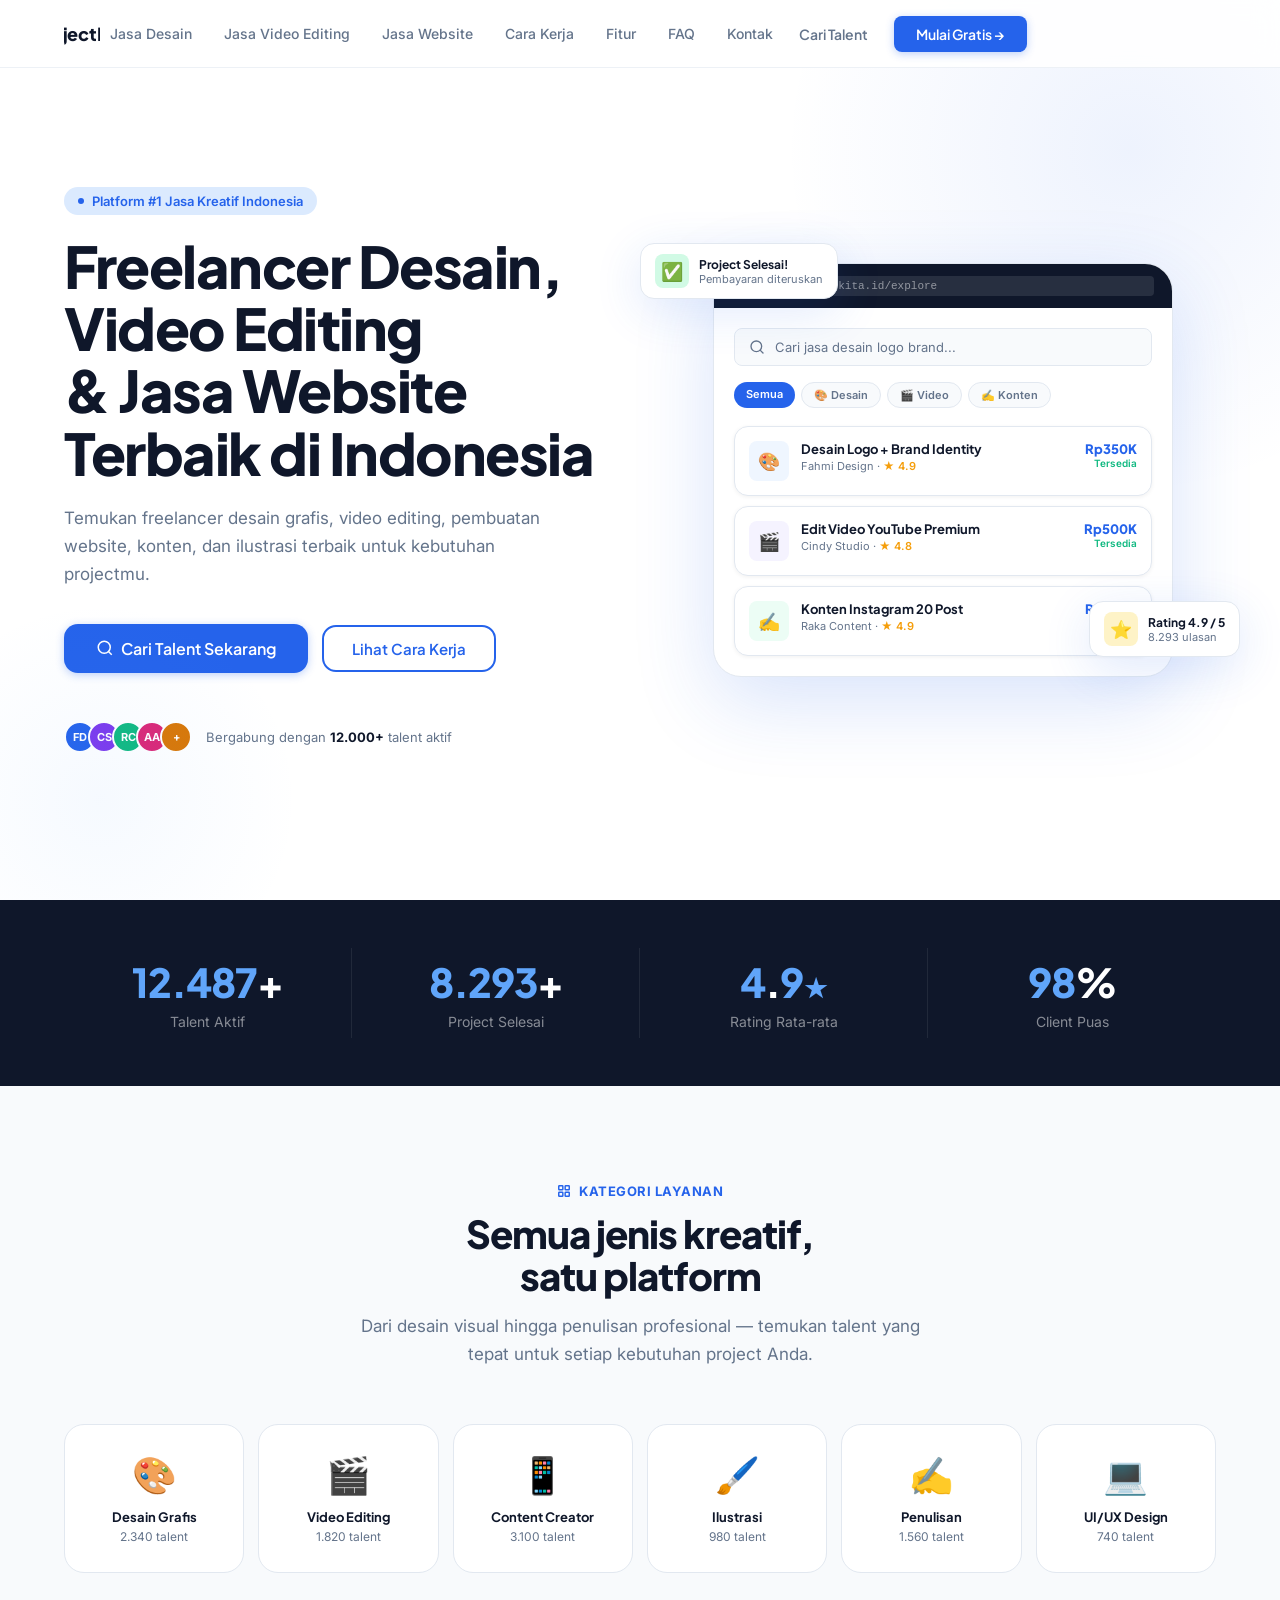
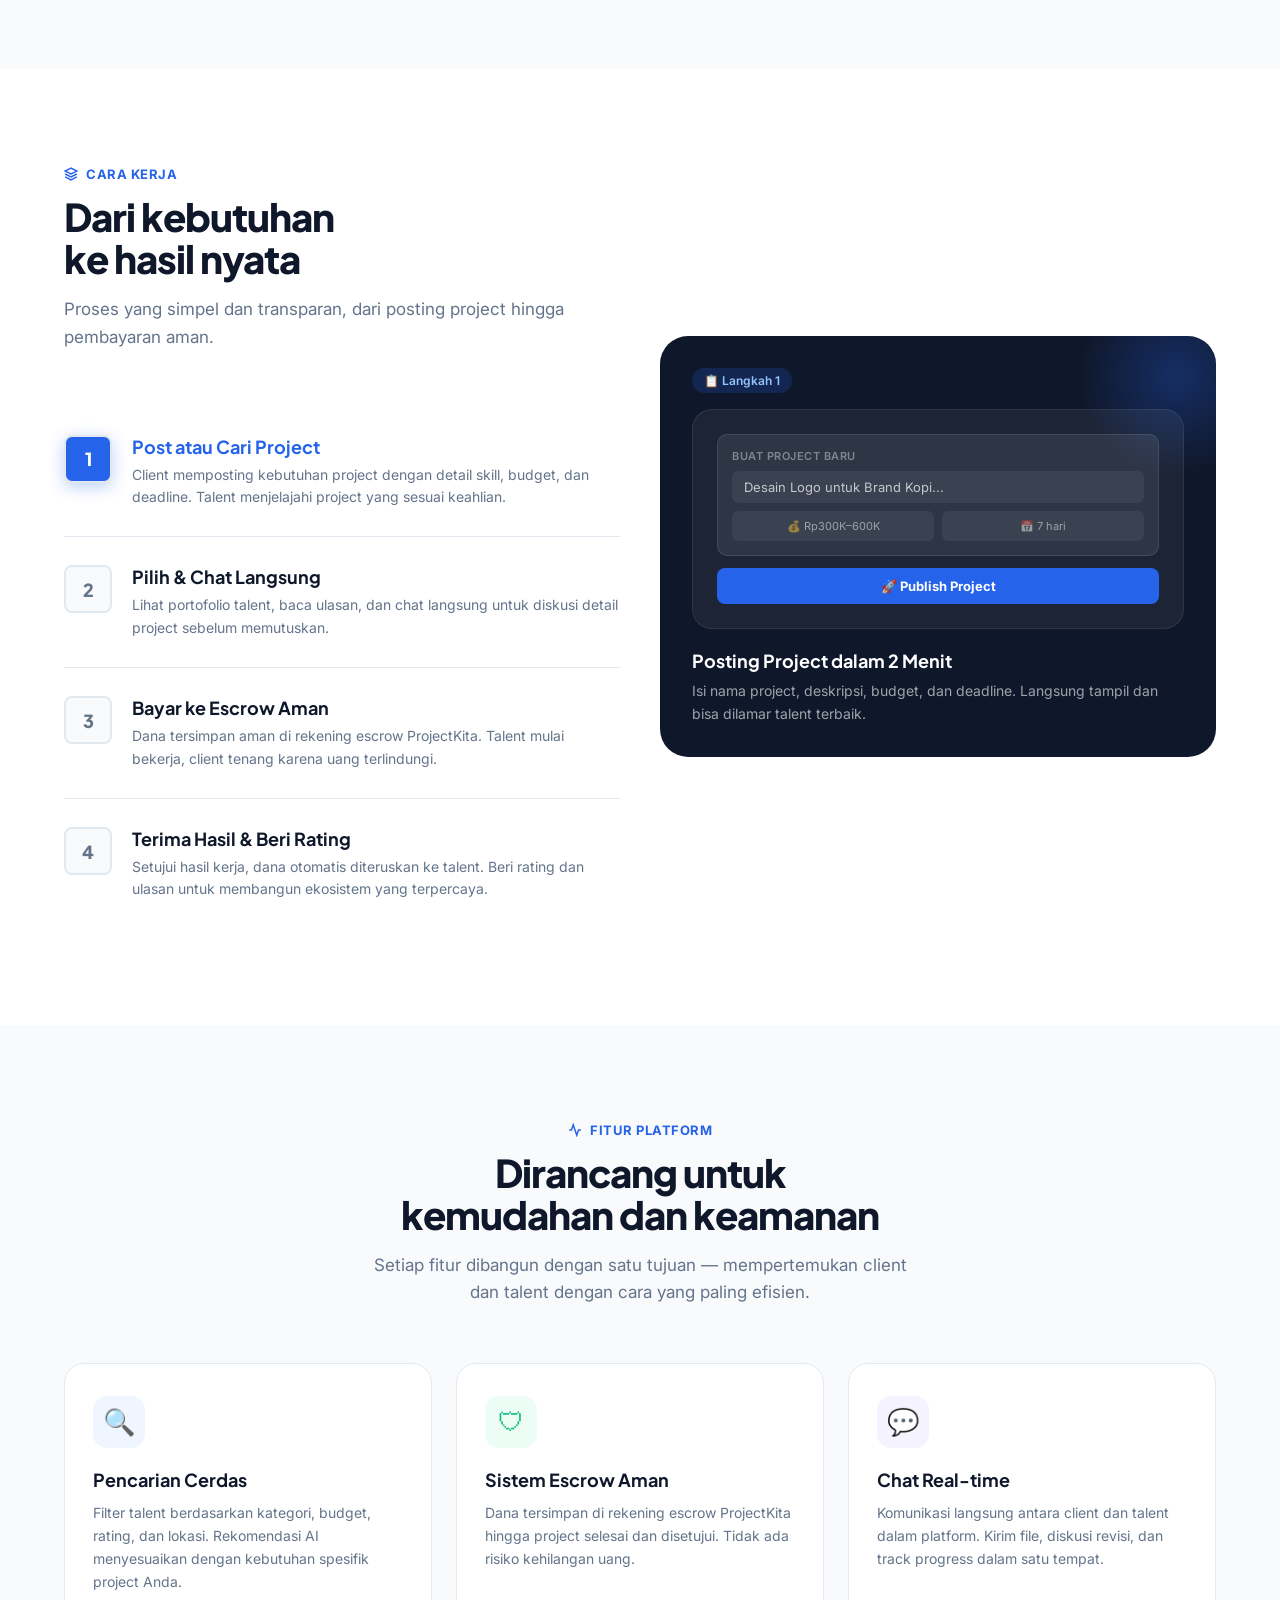
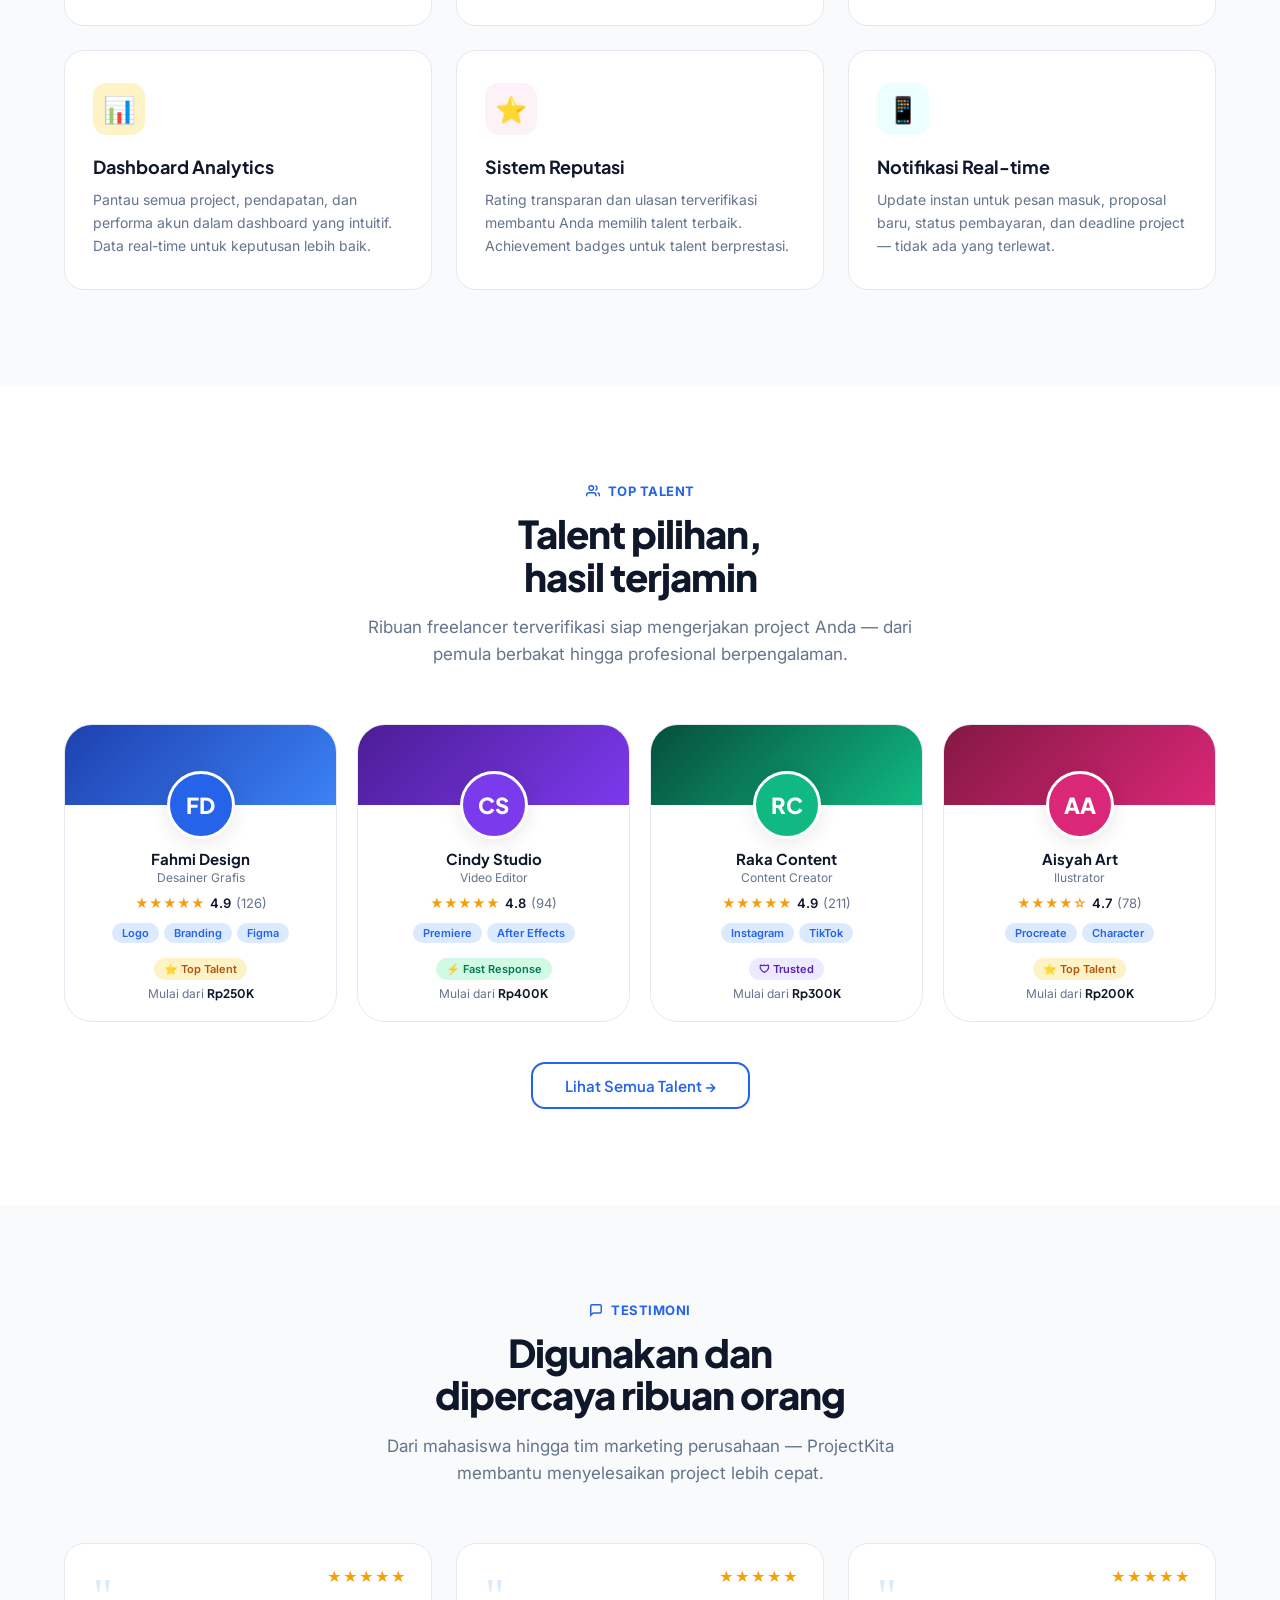
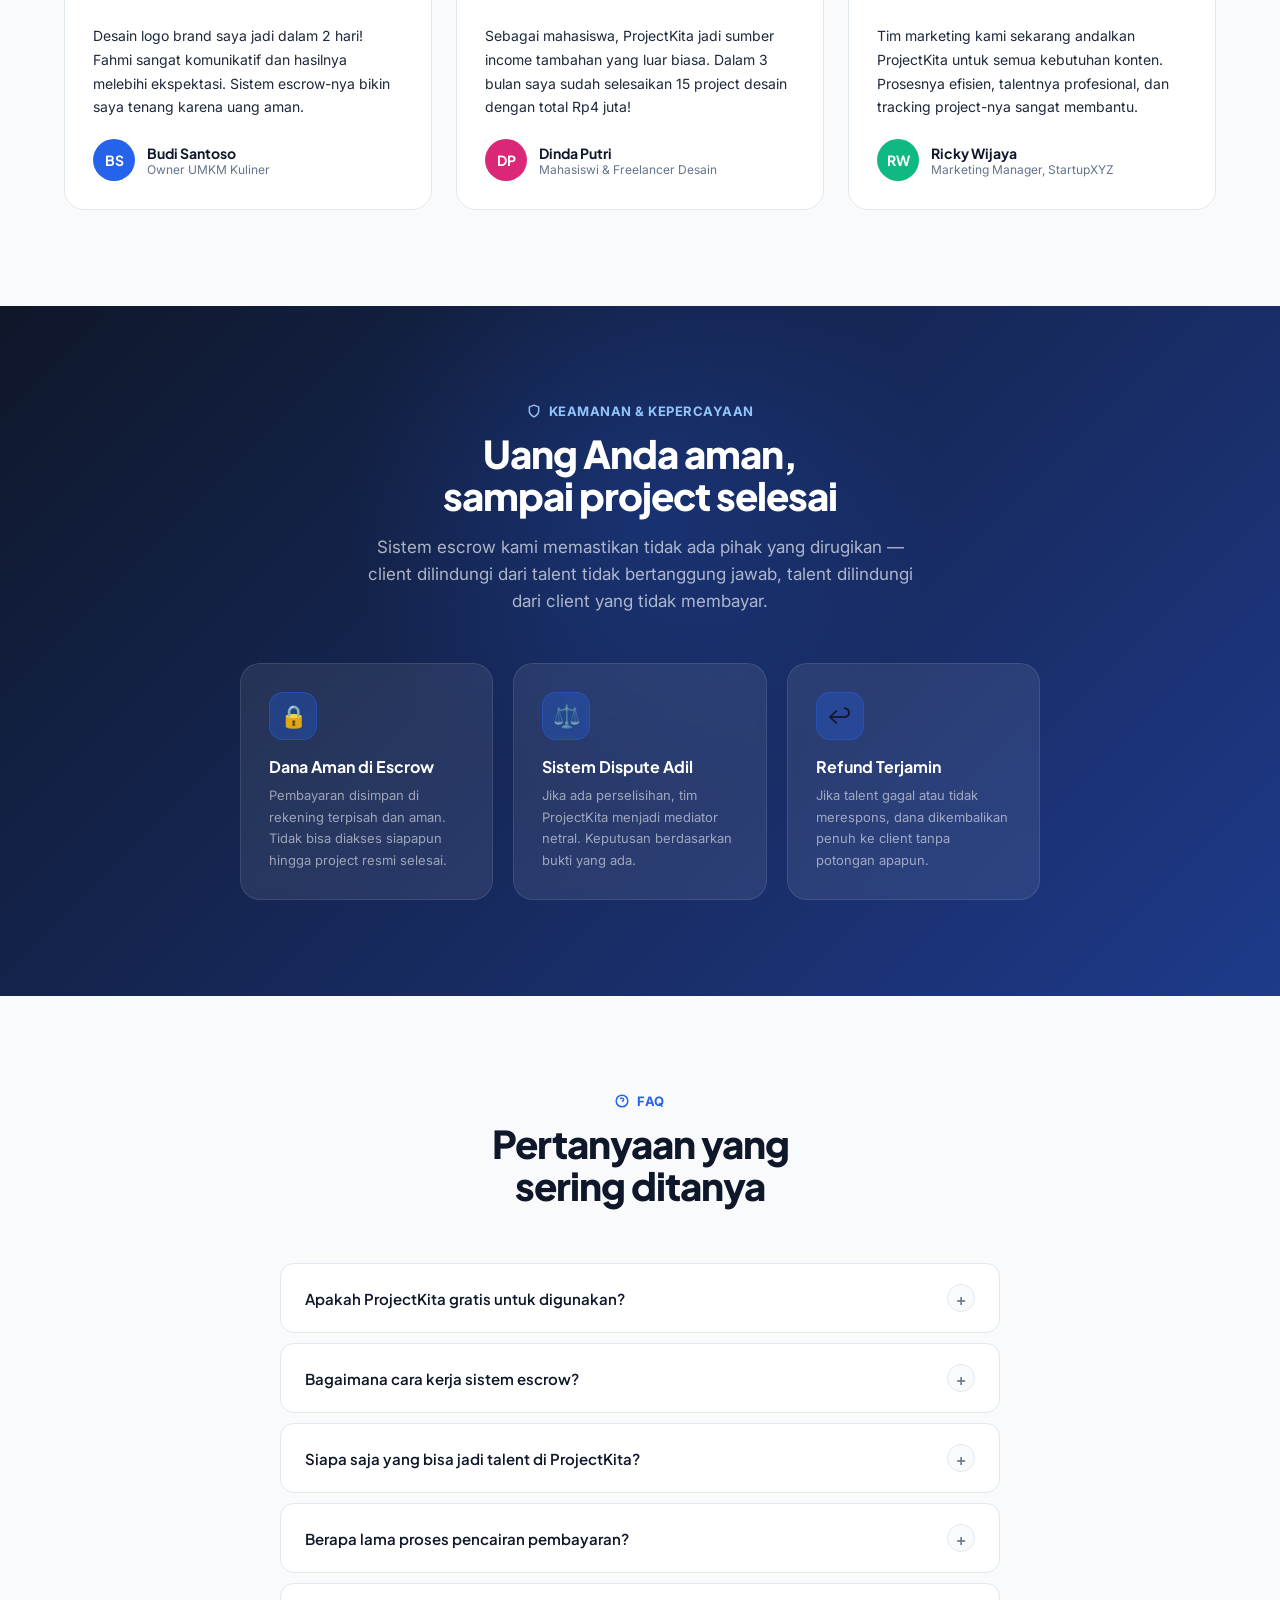
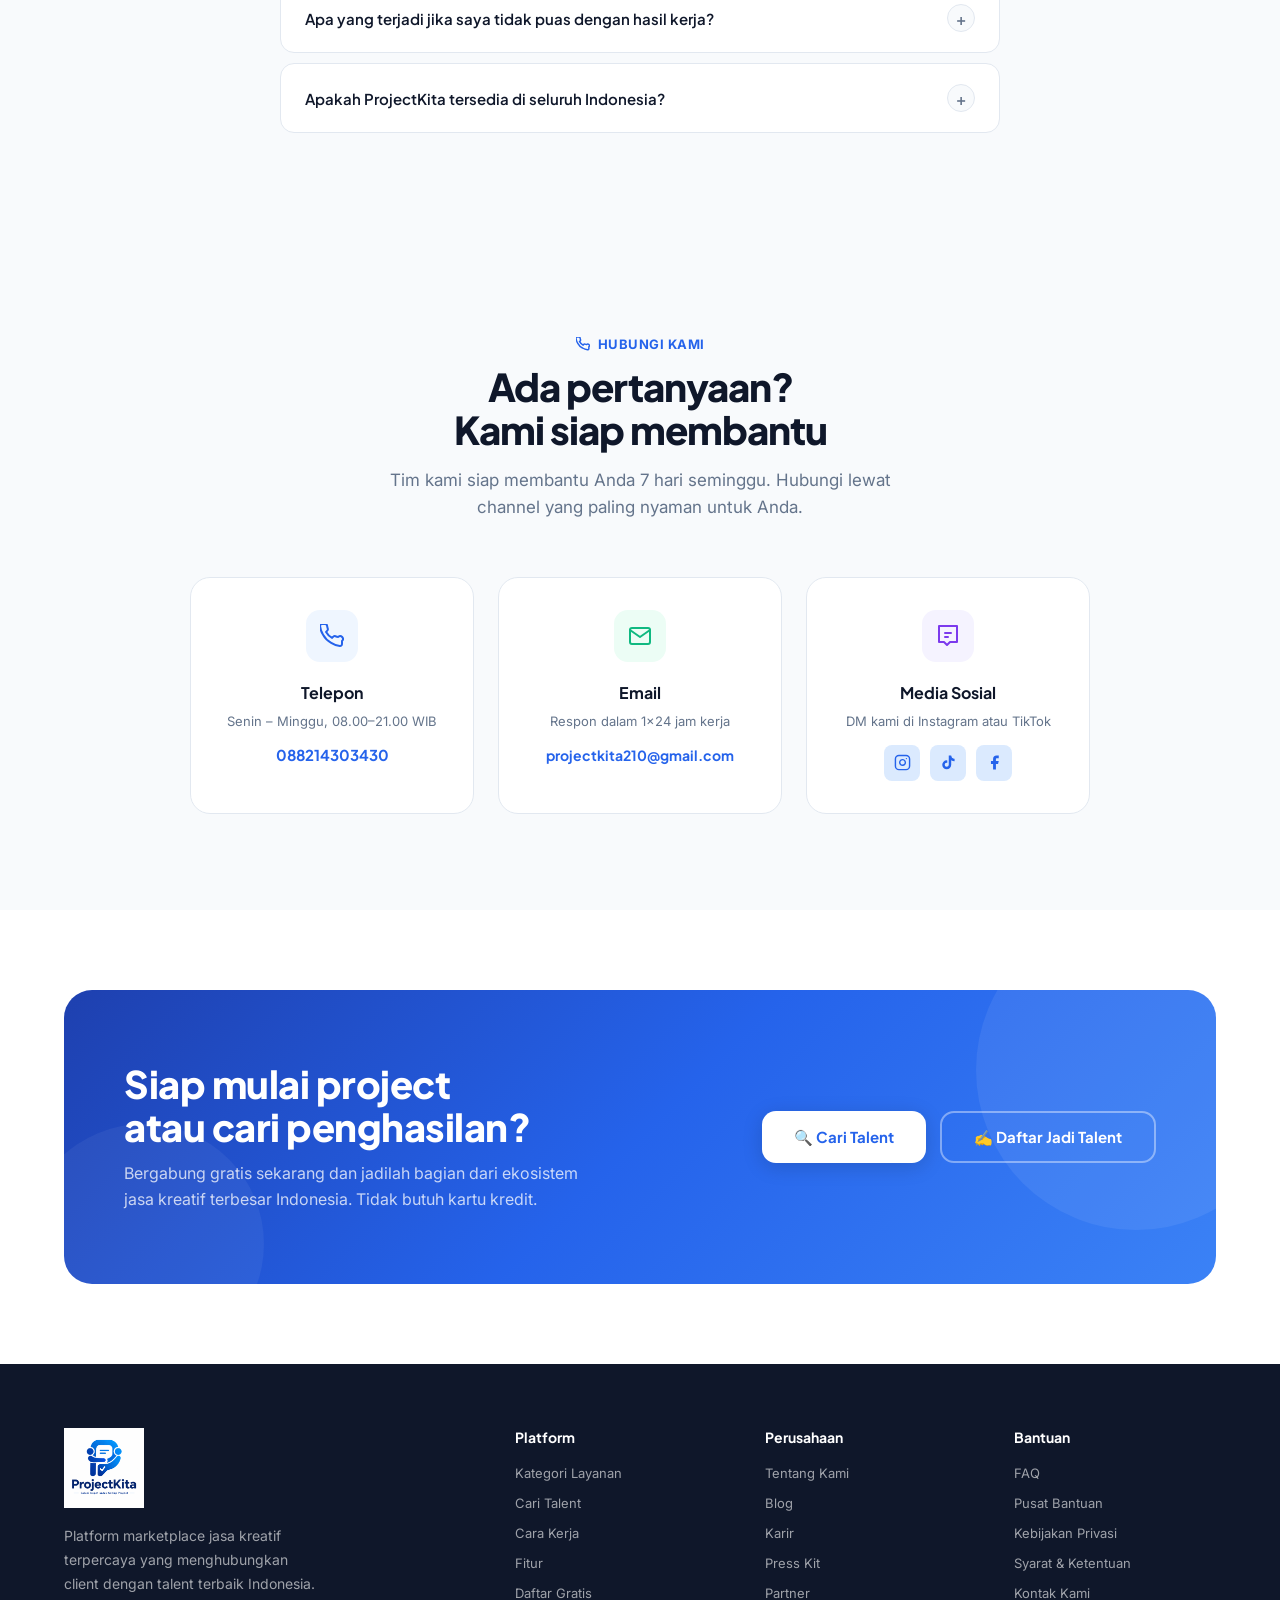
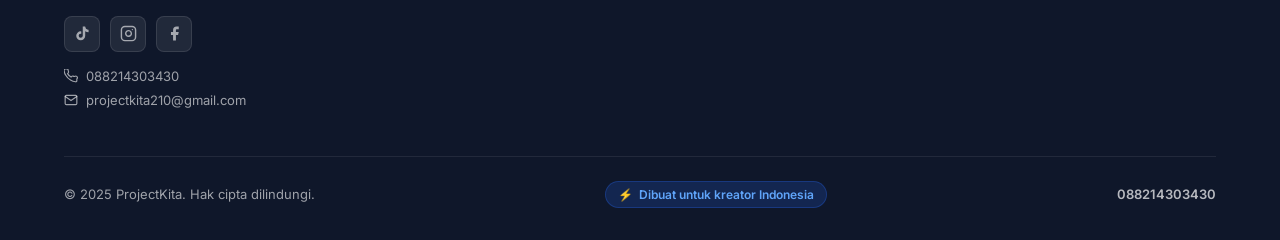
==== commit 6bbbc305: "terbaru" ====
--- a/index.html
+++ b/index.html
@@ -858,7 +858,7 @@
   </div>
   <div class="footer-bottom">
     <span>© 2025 ProjectKita. Hak cipta dilindungi.</span>
-    <div class="footer-badge"><span>⚡</span> Dibuat dengan ❤️ untuk kreator Indonesia</div>
+    <div class="footer-badge"><span>⚡</span> Dibuat untuk kreator Indonesia</div>
     <a href="tel:088214303430" style="color:rgba(255,255,255,.7);font-size:13px;font-weight:600;">088214303430</a>
   </div>
 </footer>
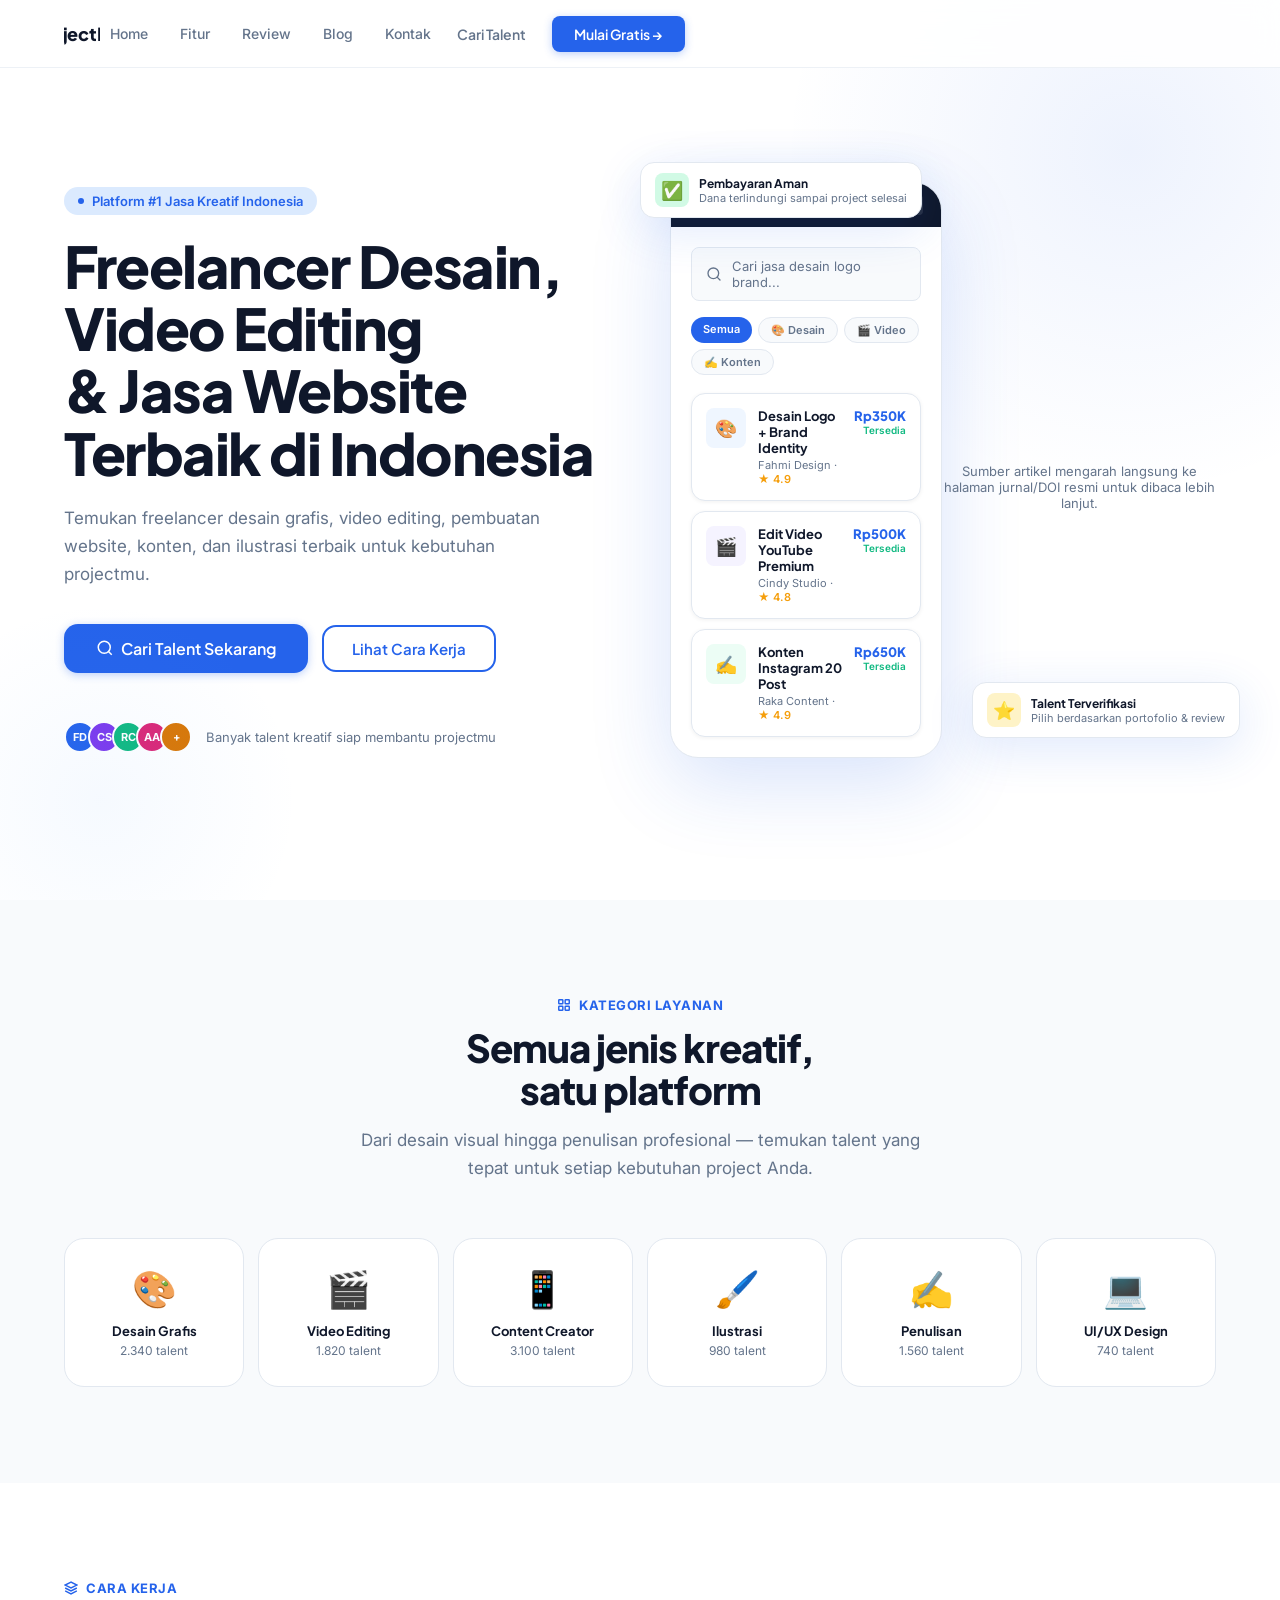
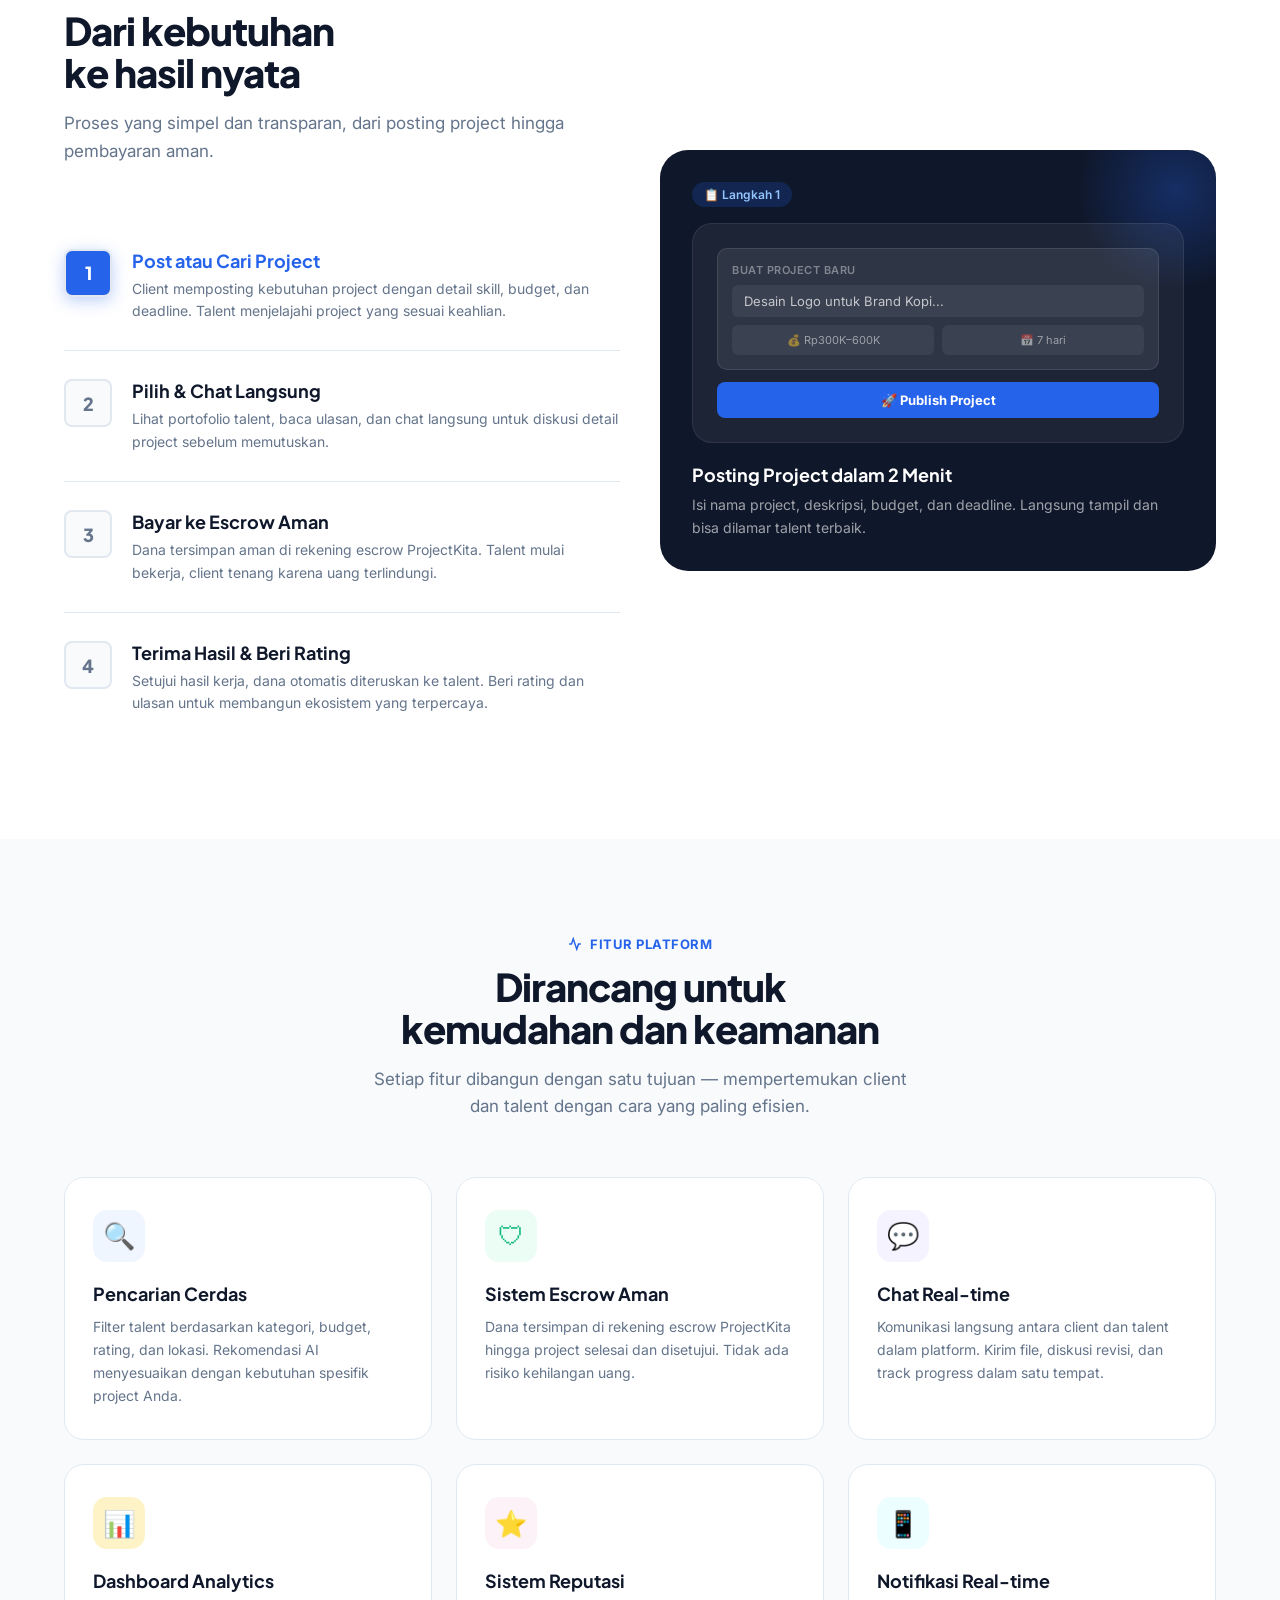
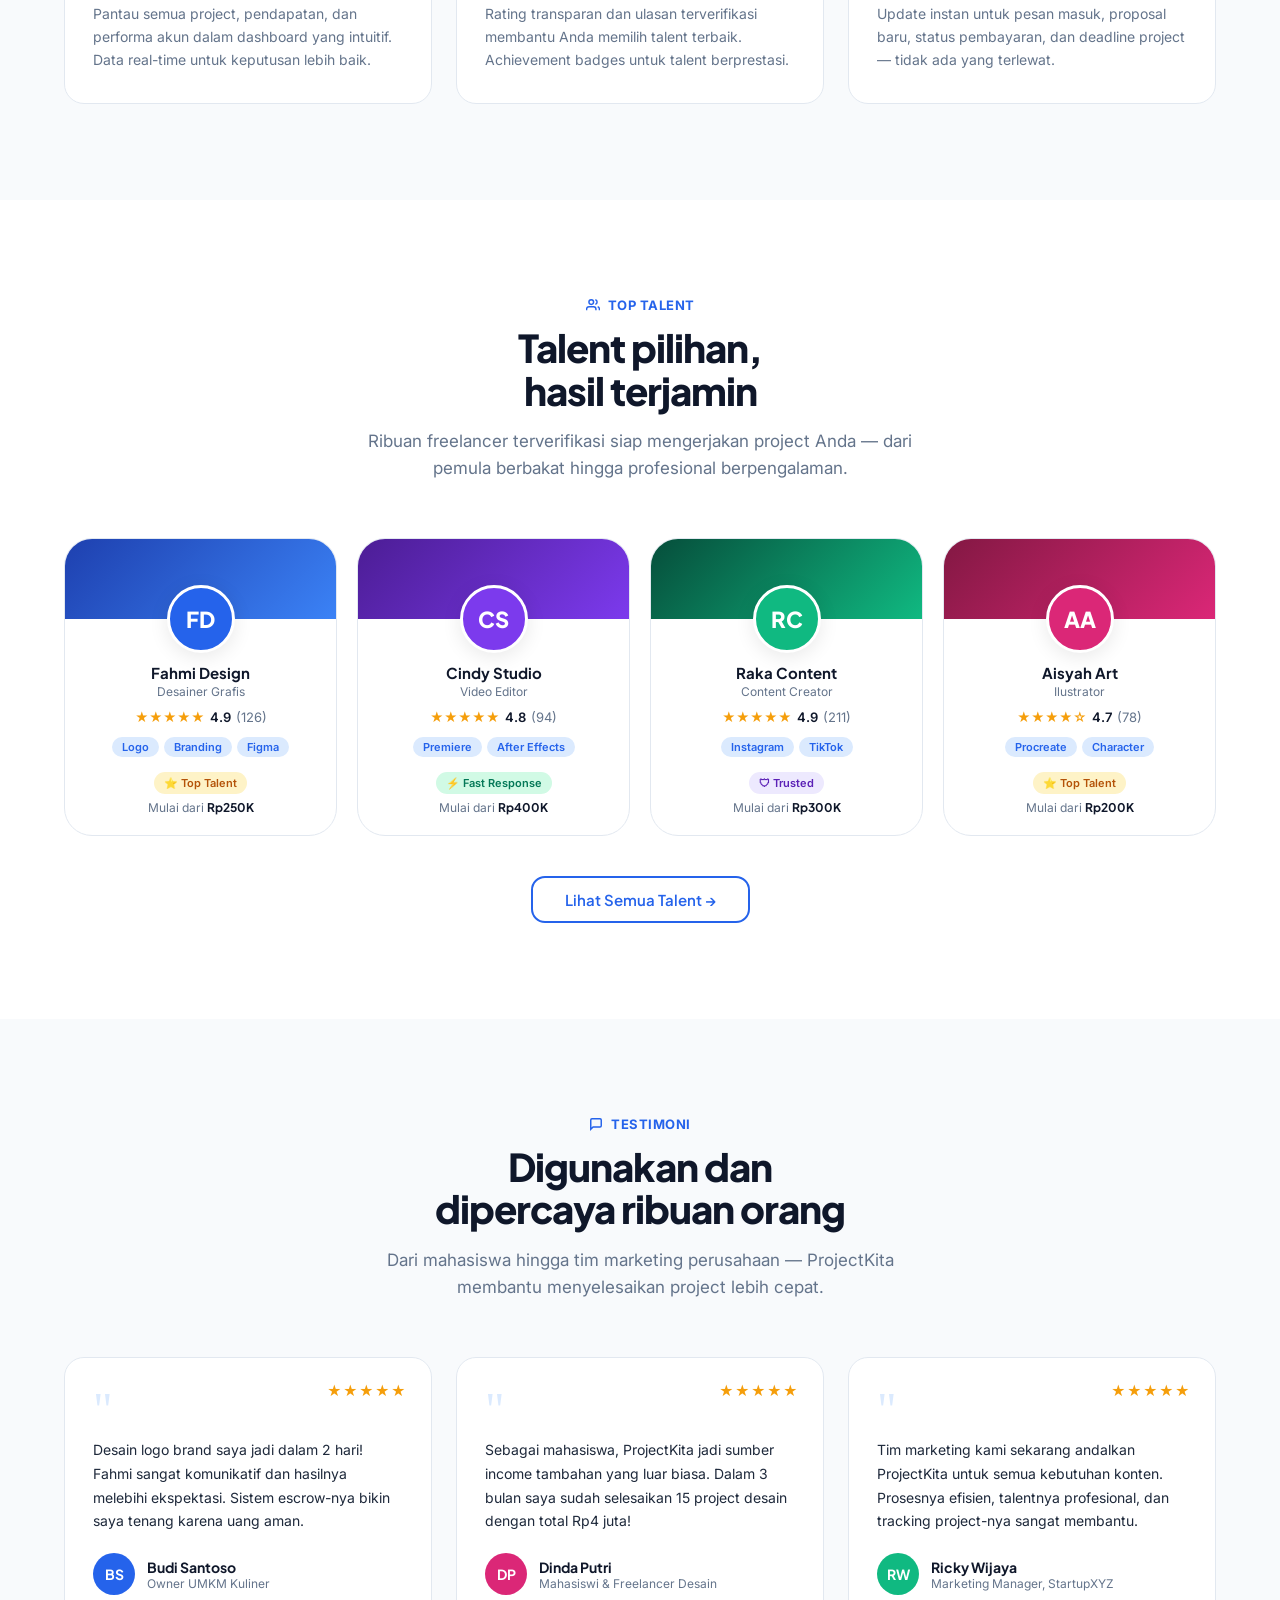
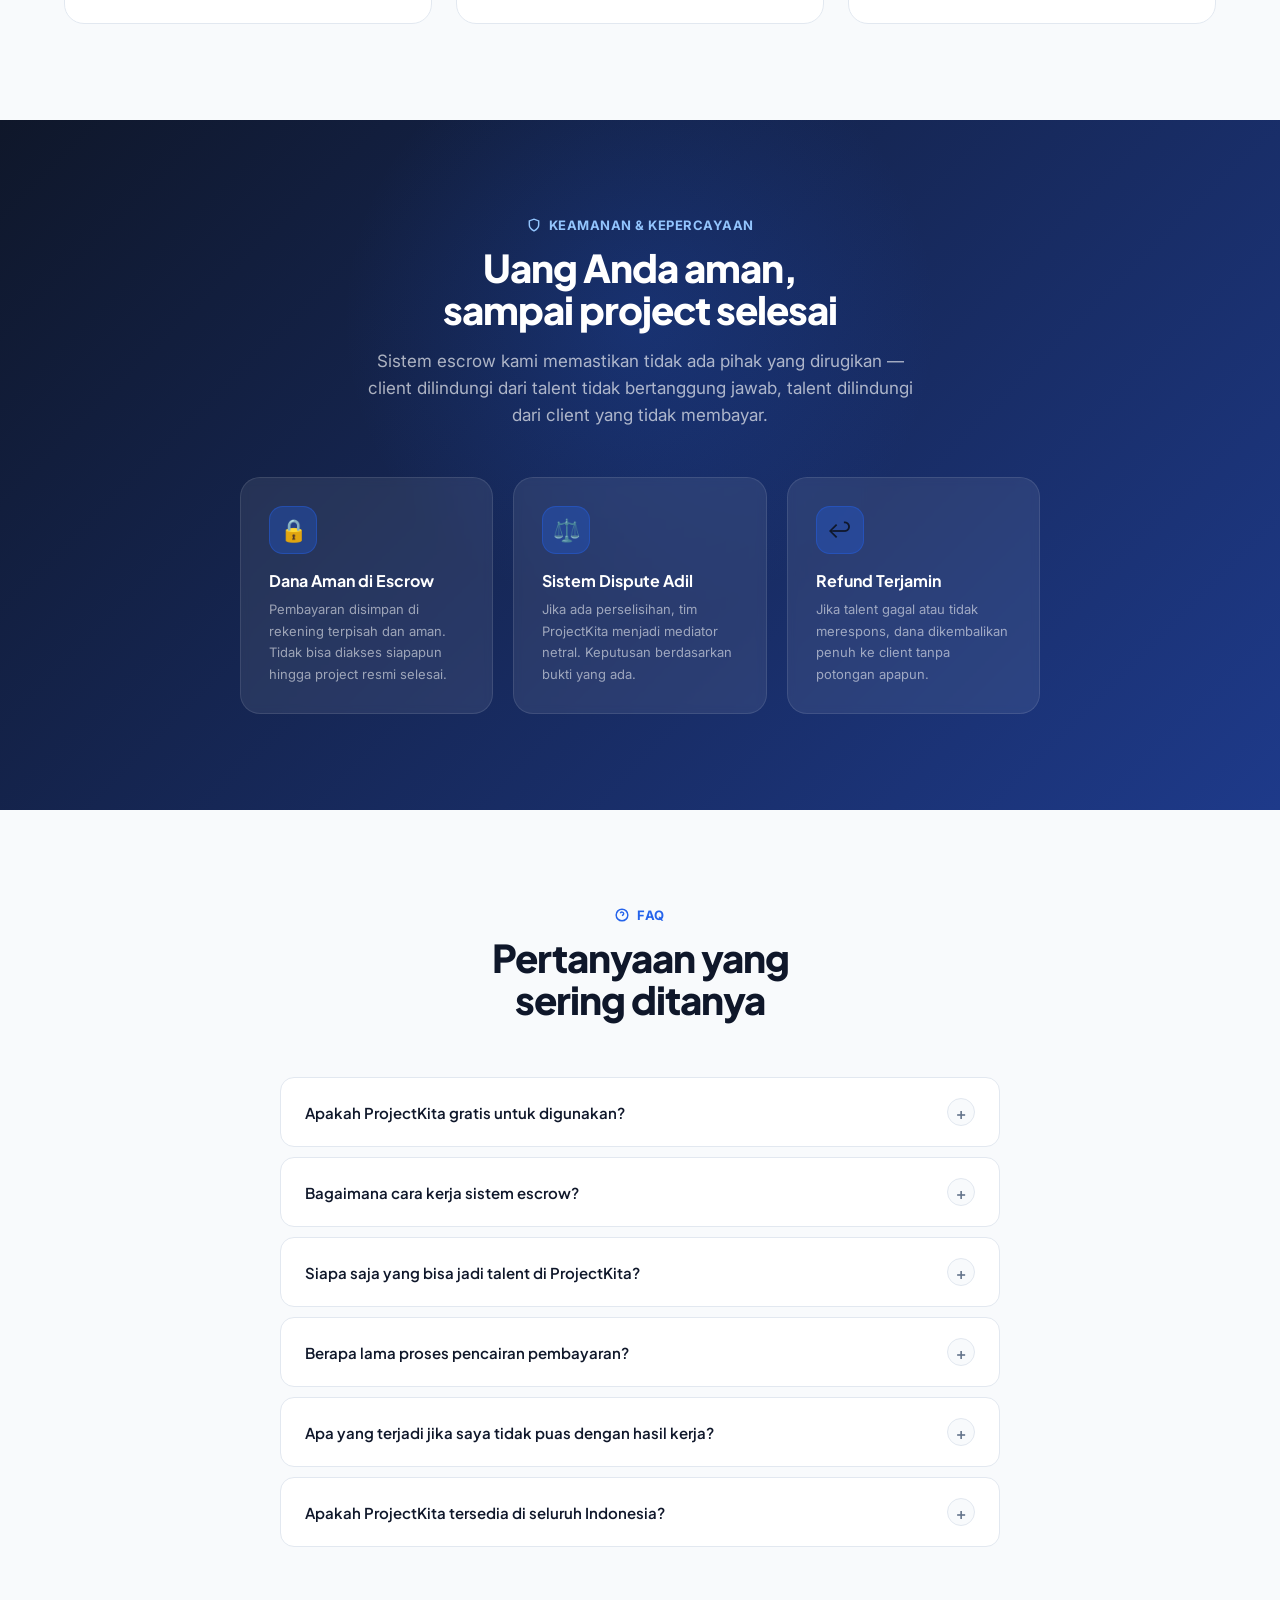
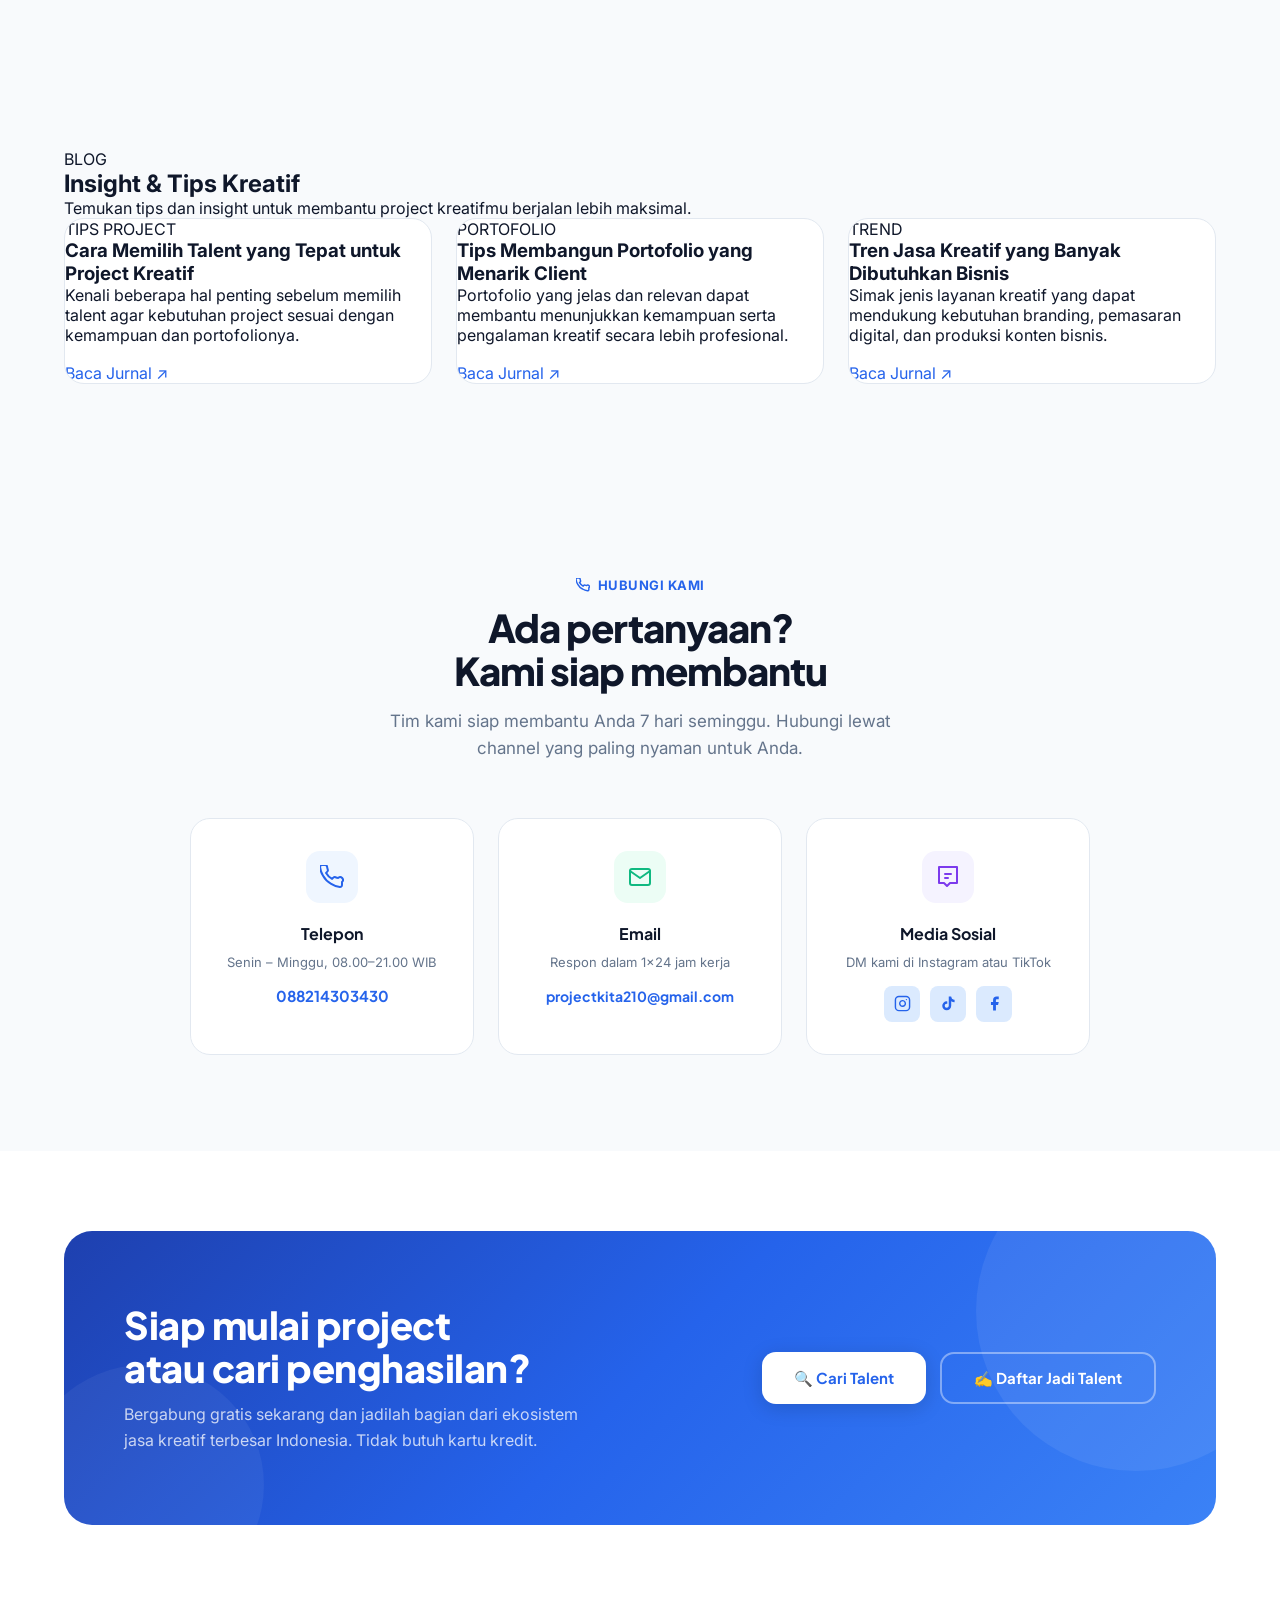
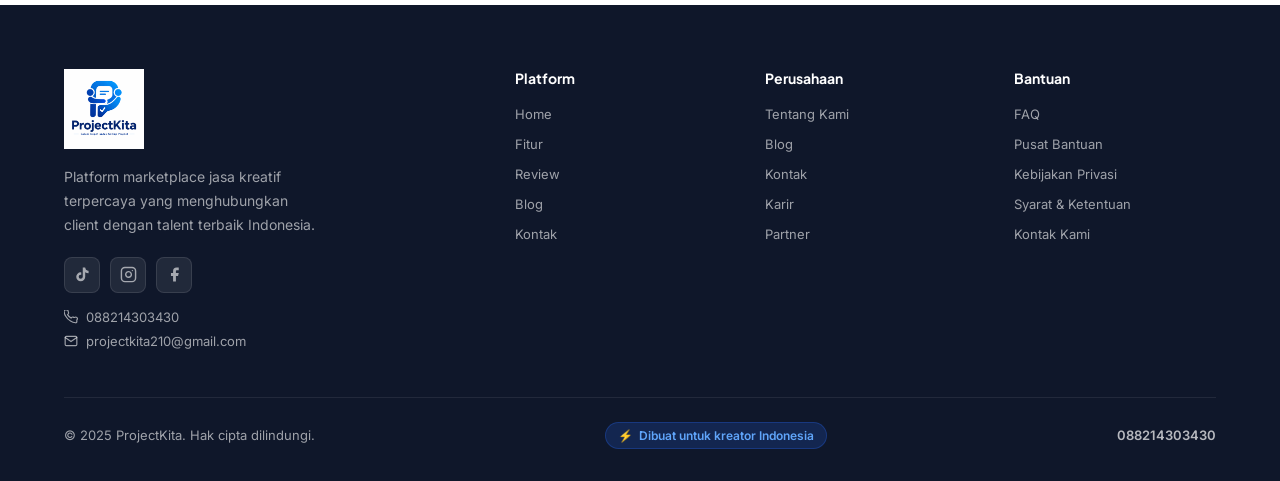
==== commit 959c6472: "perbaruan" ====
--- a/index.html
+++ b/index.html
@@ -304,6 +304,19 @@
 .btn-cta-outline{background:transparent;color:white;font-family:var(--display);font-size:15px;font-weight:700;padding:14px 32px;border-radius:var(--r-md);border:2px solid rgba(255,255,255,.4);cursor:pointer;transition:all .2s;display:inline-flex;align-items:center;gap:8px}
 .btn-cta-outline:hover{border-color:white;background:rgba(255,255,255,.1)}
 
+
+.blog-section{background:var(--bg)}
+.blog-grid{display:grid;grid-template-columns:repeat(3,1fr);gap:24px}
+.blog-card{background:white;border:1px solid var(--border);border-radius:var(--r-lg);overflow:hidden;transition:all .25s}
+.blog-card:hover{box-shadow:var(--shadow-lg);transform:translateY(-4px);border-color:var(--blue-light)}
+.blog-image{height:170px;background:linear-gradient(135deg,var(--blue-light),#EFF6FF);display:flex;align-items:center;justify-content:center;font-size:52px}
+.blog-body{padding:24px}
+.blog-tag{display:inline-block;background:var(--blue-light);color:var(--blue);font-size:11px;font-weight:700;padding:5px 10px;border-radius:99px;margin-bottom:12px}
+.blog-body h3{font-family:var(--display);font-size:17px;line-height:1.35;color:var(--navy);margin-bottom:10px}
+.blog-body p{font-size:13px;color:var(--muted);line-height:1.65;margin-bottom:16px}
+.blog-link{font-size:13px;font-weight:700;color:var(--blue)}
+.blog-link:hover{color:var(--blue-dark)}
+
 .faq-section{background:var(--bg)}
 .faq-wrap{max-width:720px;margin:0 auto}
 .faq-item{background:white;border:1px solid var(--border);border-radius:var(--r-md);margin-bottom:10px;overflow:hidden;}
@@ -350,9 +363,54 @@
 .drawer-links a:hover{background:var(--bg);color:var(--blue)}
 .drawer-ctas{display:flex;flex-direction:column;gap:10px;margin-top:auto}
 
-@media(max-width:1100px){.kat-grid{grid-template-columns:repeat(3,1fr)}.talent-grid{grid-template-columns:repeat(2,1fr)}.fitur-grid{grid-template-columns:repeat(2,1fr)}.footer-top{grid-template-columns:1fr 1fr}}
+@media(max-width:1100px){.blog-grid{grid-template-columns:1fr 1fr}.kat-grid{grid-template-columns:repeat(3,1fr)}.talent-grid{grid-template-columns:repeat(2,1fr)}.fitur-grid{grid-template-columns:repeat(2,1fr)}.footer-top{grid-template-columns:1fr 1fr}}
 @media(max-width:900px){.hero{grid-template-columns:1fr;padding:100px 5% 60px;text-align:center}.hero-sub{margin:0 auto 36px}.hero-actions{justify-content:center}.hero-trust{justify-content:center}.hero-visual{display:none}.steps-grid{grid-template-columns:1fr}.steps-panel{display:none}.testi-grid{grid-template-columns:1fr}.cta-box{flex-direction:column;text-align:center;padding:48px 32px}.cta-right{flex-direction:column}.trust-cards{grid-template-columns:1fr}.nav-links,.nav-cta{display:none}.nav-hamburger{display:block}}
-@media(max-width:640px){section{padding:64px 5%}.kat-grid{grid-template-columns:repeat(2,1fr)}.fitur-grid{grid-template-columns:1fr}.talent-grid{grid-template-columns:1fr 1fr}.stats-bar{grid-template-columns:repeat(2,1fr)}.stat-item:nth-child(2){border-right:none}.stat-item:nth-child(3){border-right:1px solid rgba(255,255,255,.08)}.footer-top{grid-template-columns:1fr}.cta-box{padding:36px 24px}}
+@media(max-width:640px){section{padding:64px 5%}.blog-grid{grid-template-columns:1fr}.kat-grid{grid-template-columns:repeat(2,1fr)}.fitur-grid{grid-template-columns:1fr}.talent-grid{grid-template-columns:1fr 1fr}.stats-bar{grid-template-columns:repeat(2,1fr)}.stat-item:nth-child(2){border-right:none}.stat-item:nth-child(3){border-right:1px solid rgba(255,255,255,.08)}.footer-top{grid-template-columns:1fr}.cta-box{padding:36px 24px}}
+
+/* Final blog card styling */
+.blog-grid {
+  align-items: stretch;
+}
+.blog-card {
+  display: flex;
+  flex-direction: column;
+  height: 100%;
+}
+.blog-card-content {
+  display: flex;
+  flex-direction: column;
+  height: 100%;
+}
+.blog-card-content .blog-read-more {
+  margin-top: auto;
+  padding-top: 18px;
+  text-decoration: none;
+}
+.blog-read-more {
+  color: var(--blue, #2563eb);
+  transition: color .2s ease, transform .2s ease;
+}
+.blog-read-more:hover {
+  color: var(--blue-mid, #1d4ed8);
+  transform: translateX(2px);
+}
+.blog-read-more span {
+  font-size: 16px;
+}
+
+
+.blog-source-note {
+  margin-top: 34px;
+  text-align: center;
+  color: var(--muted, #64748b);
+  font-size: 13px;
+}
+.blog-source-note a {
+  color: var(--blue, #2563eb);
+  text-decoration: none;
+  font-weight: 600;
+}
+
 </style>
 </head>
 <body>
@@ -362,12 +420,10 @@
 <div class="mobile-drawer" id="mobileDrawer">
   <button class="drawer-close" onclick="closeDrawer()">✕</button>
   <div class="drawer-links">
-    <a href="#kategori">Kategori</a>
-    <a href="#cara-kerja">Cara Kerja</a>
+    <a href="#home">Home</a>
     <a href="#fitur">Fitur</a>
-    <a href="#talent">Talent</a>
-    <a href="#testimoni">Testimoni</a>
-    <a href="#faq">FAQ</a>
+    <a href="#testimoni">Review</a>
+    <a href="#blog">Blog</a>
     <a href="#kontak">Kontak</a>
   </div>
   <div class="drawer-ctas">
@@ -385,14 +441,12 @@
     <span class="nav-wordmark">ProjectKita</span>
   </div>
   <div class="nav-links">
-  <a href="/kategori/desain">Jasa Desain</a>
-  <a href="/kategori/video-editing">Jasa Video Editing</a>
-  <a href="/kategori/website">Jasa Website</a>
-  <a href="#cara-kerja">Cara Kerja</a>
-  <a href="#fitur">Fitur</a>
-  <a href="#faq">FAQ</a>
-  <a href="#kontak">Kontak</a>
-</div>
+    <a href="#home">Home</a>
+    <a href="#fitur">Fitur</a>
+    <a href="#testimoni">Review</a>
+    <a href="#blog">Blog</a>
+    <a href="#kontak">Kontak</a>
+  </div>
   <div class="nav-cta">
     <a href="#cta" class="btn btn-ghost">Cari Talent</a>
     <a href="#cta" class="btn btn-primary">Mulai Gratis →</a>
@@ -431,22 +485,22 @@
         <span style="background:#DB2777">AA</span>
         <span style="background:#D97706">+</span>
       </div>
-      <span>Bergabung dengan <strong style="color:var(--navy)">12.000+</strong> talent aktif</span>
+      <span>Banyak talent kreatif siap membantu projectmu</span>
     </div>
   </div>
   <div class="hero-visual">
     <div class="float-badge fb-top-left">
       <div class="fb-icon" style="background:#D1FAE5;font-size:18px">✅</div>
       <div>
-        <div style="font-family:var(--display);font-size:12px;font-weight:700;color:var(--navy)">Project Selesai!</div>
-        <div style="font-size:11px;color:var(--muted)">Pembayaran diteruskan</div>
+        <div style="font-family:var(--display);font-size:12px;font-weight:700;color:var(--navy)">Pembayaran Aman</div>
+        <div style="font-size:11px;color:var(--muted)">Dana terlindungi sampai project selesai</div>
       </div>
     </div>
     <div class="float-badge fb-bottom-right">
       <div class="fb-icon" style="background:#FEF3C7;font-size:18px">⭐</div>
       <div>
-        <div style="font-family:var(--display);font-size:12px;font-weight:700;color:var(--navy)">Rating 4.9 / 5</div>
-        <div style="font-size:11px;color:var(--muted)">8.293 ulasan</div>
+        <div style="font-family:var(--display);font-size:12px;font-weight:700;color:var(--navy)">Talent Terverifikasi</div>
+        <div style="font-size:11px;color:var(--muted)">Pilih berdasarkan portofolio & review</div>
       </div>
     </div>
     <div class="hero-mockup">
@@ -493,27 +547,10 @@
         </div>
       </div>
     </div>
+    <p class="blog-source-note">Sumber artikel mengarah langsung ke halaman jurnal/DOI resmi untuk dibaca lebih lanjut.</p>
   </div>
 </section>
 
-<div class="stats-bar">
-  <div class="stat-item reveal">
-    <div class="stat-num"><span class="counter" data-target="12487">0</span>+</div>
-    <div class="stat-label">Talent Aktif</div>
-  </div>
-  <div class="stat-item reveal reveal-delay-1">
-    <div class="stat-num"><span class="counter" data-target="8293">0</span>+</div>
-    <div class="stat-label">Project Selesai</div>
-  </div>
-  <div class="stat-item reveal reveal-delay-2">
-    <div class="stat-num"><span class="counter" data-target="4">0</span>.<span class="counter" data-target="9">0</span><span style="font-size:28px">★</span></div>
-    <div class="stat-label">Rating Rata-rata</div>
-  </div>
-  <div class="stat-item reveal reveal-delay-3">
-    <div class="stat-num"><span class="counter" data-target="98">0</span>%</div>
-    <div class="stat-label">Client Puas</div>
-  </div>
-</div>
 
 <section class="kategori" id="kategori">
   <div class="section-header center reveal">
@@ -754,6 +791,48 @@
 </section>
 
 
+
+
+<section id="blog" class="blog-section">
+  <div class="container">
+    <div class="section-heading">
+      <span class="eyebrow">BLOG</span>
+      <h2>Insight & Tips Kreatif</h2>
+      <p>Temukan tips dan insight untuk membantu project kreatifmu berjalan lebih maksimal.</p>
+    </div>
+
+    <div class="blog-grid">
+      <article class="blog-card">
+        <div class="blog-card-content">
+          <span class="blog-category">TIPS PROJECT</span>
+          <h3>Cara Memilih Talent yang Tepat untuk Project Kreatif</h3>
+          <p>Kenali beberapa hal penting sebelum memilih talent agar kebutuhan project sesuai dengan kemampuan dan portofolionya.</p>
+          <a class="blog-read-more" href="https://journal.unnes.ac.id/nju/jdm/article/view/37878" target="_blank" rel="noopener noreferrer">Baca Jurnal <span>↗</span></a>
+        </div>
+      </article>
+
+      <article class="blog-card">
+        <div class="blog-card-content">
+          <span class="blog-category">PORTOFOLIO</span>
+          <h3>Tips Membangun Portofolio yang Menarik Client</h3>
+          <p>Portofolio yang jelas dan relevan dapat membantu menunjukkan kemampuan serta pengalaman kreatif secara lebih profesional.</p>
+          <a class="blog-read-more" href="https://doi.org/10.1007/s11747-024-01052-7" target="_blank" rel="noopener noreferrer">Baca Jurnal <span>↗</span></a>
+        </div>
+      </article>
+
+      <article class="blog-card">
+        <div class="blog-card-content">
+          <span class="blog-category">TREND</span>
+          <h3>Tren Jasa Kreatif yang Banyak Dibutuhkan Bisnis</h3>
+          <p>Simak jenis layanan kreatif yang dapat mendukung kebutuhan branding, pemasaran digital, dan produksi konten bisnis.</p>
+          <a class="blog-read-more" href="https://doi.org/10.59141/jiss.v6i8.1829" target="_blank" rel="noopener noreferrer">Baca Jurnal <span>↗</span></a>
+        </div>
+      </article>
+    </div>
+  </div>
+</section>
+
+
 <section style="background:var(--bg);padding:96px 5%" id="kontak">
   <div class="section-header center reveal">
     <div class="section-eyebrow">
@@ -845,11 +924,11 @@
     </div>
     <div class="footer-col">
       <h4>Platform</h4>
-      <ul><li><a href="#kategori">Kategori Layanan</a></li><li><a href="#talent">Cari Talent</a></li><li><a href="#cara-kerja">Cara Kerja</a></li><li><a href="#fitur">Fitur</a></li><li><a href="#cta">Daftar Gratis</a></li></ul>
+      <ul><li><a href="#home">Home</a></li><li><a href="#fitur">Fitur</a></li><li><a href="#testimoni">Review</a></li><li><a href="#blog">Blog</a></li><li><a href="#kontak">Kontak</a></li></ul>
     </div>
     <div class="footer-col">
       <h4>Perusahaan</h4>
-      <ul><li><a href="#">Tentang Kami</a></li><li><a href="#">Blog</a></li><li><a href="#">Karir</a></li><li><a href="#">Press Kit</a></li><li><a href="#">Partner</a></li></ul>
+      <ul><li><a href="#home">Tentang Kami</a></li><li><a href="#blog">Blog</a></li><li><a href="#kontak">Kontak</a></li><li><a href="#">Karir</a></li><li><a href="#">Partner</a></li></ul>
     </div>
     <div class="footer-col">
       <h4>Bantuan</h4>
@@ -881,28 +960,6 @@
   entries.forEach(e => { if (e.isIntersecting) { e.target.classList.add('visible'); } });
 }, { threshold: 0.12, rootMargin: '0px 0px -40px 0px' });
 document.querySelectorAll('.reveal').forEach(el => revealObserver.observe(el));
-function animateCounter(el) {
-  const target = parseInt(el.dataset.target);
-  const duration = 1800;
-  const start = performance.now();
-  function tick(now) {
-    const t = Math.min((now - start) / duration, 1);
-    const ease = 1 - Math.pow(1 - t, 3);
-    el.textContent = Math.floor(ease * target).toLocaleString('id-ID');
-    if (t < 1) requestAnimationFrame(tick);
-    else el.textContent = target.toLocaleString('id-ID');
-  }
-  requestAnimationFrame(tick);
-}
-const counterObserver = new IntersectionObserver((entries) => {
-  entries.forEach(e => {
-    if (e.isIntersecting && !e.target.dataset.animated) {
-      e.target.dataset.animated = '1';
-      animateCounter(e.target);
-    }
-  });
-}, { threshold: 0.5 });
-document.querySelectorAll('.counter').forEach(el => counterObserver.observe(el));
 let currentStep = 0;
 function setStep(index, el) {
   document.querySelectorAll('.step-item').forEach(s => s.classList.remove('active'));
@@ -939,5 +996,6 @@
   });
 });
 </script>
+
 </body>
 </html>
